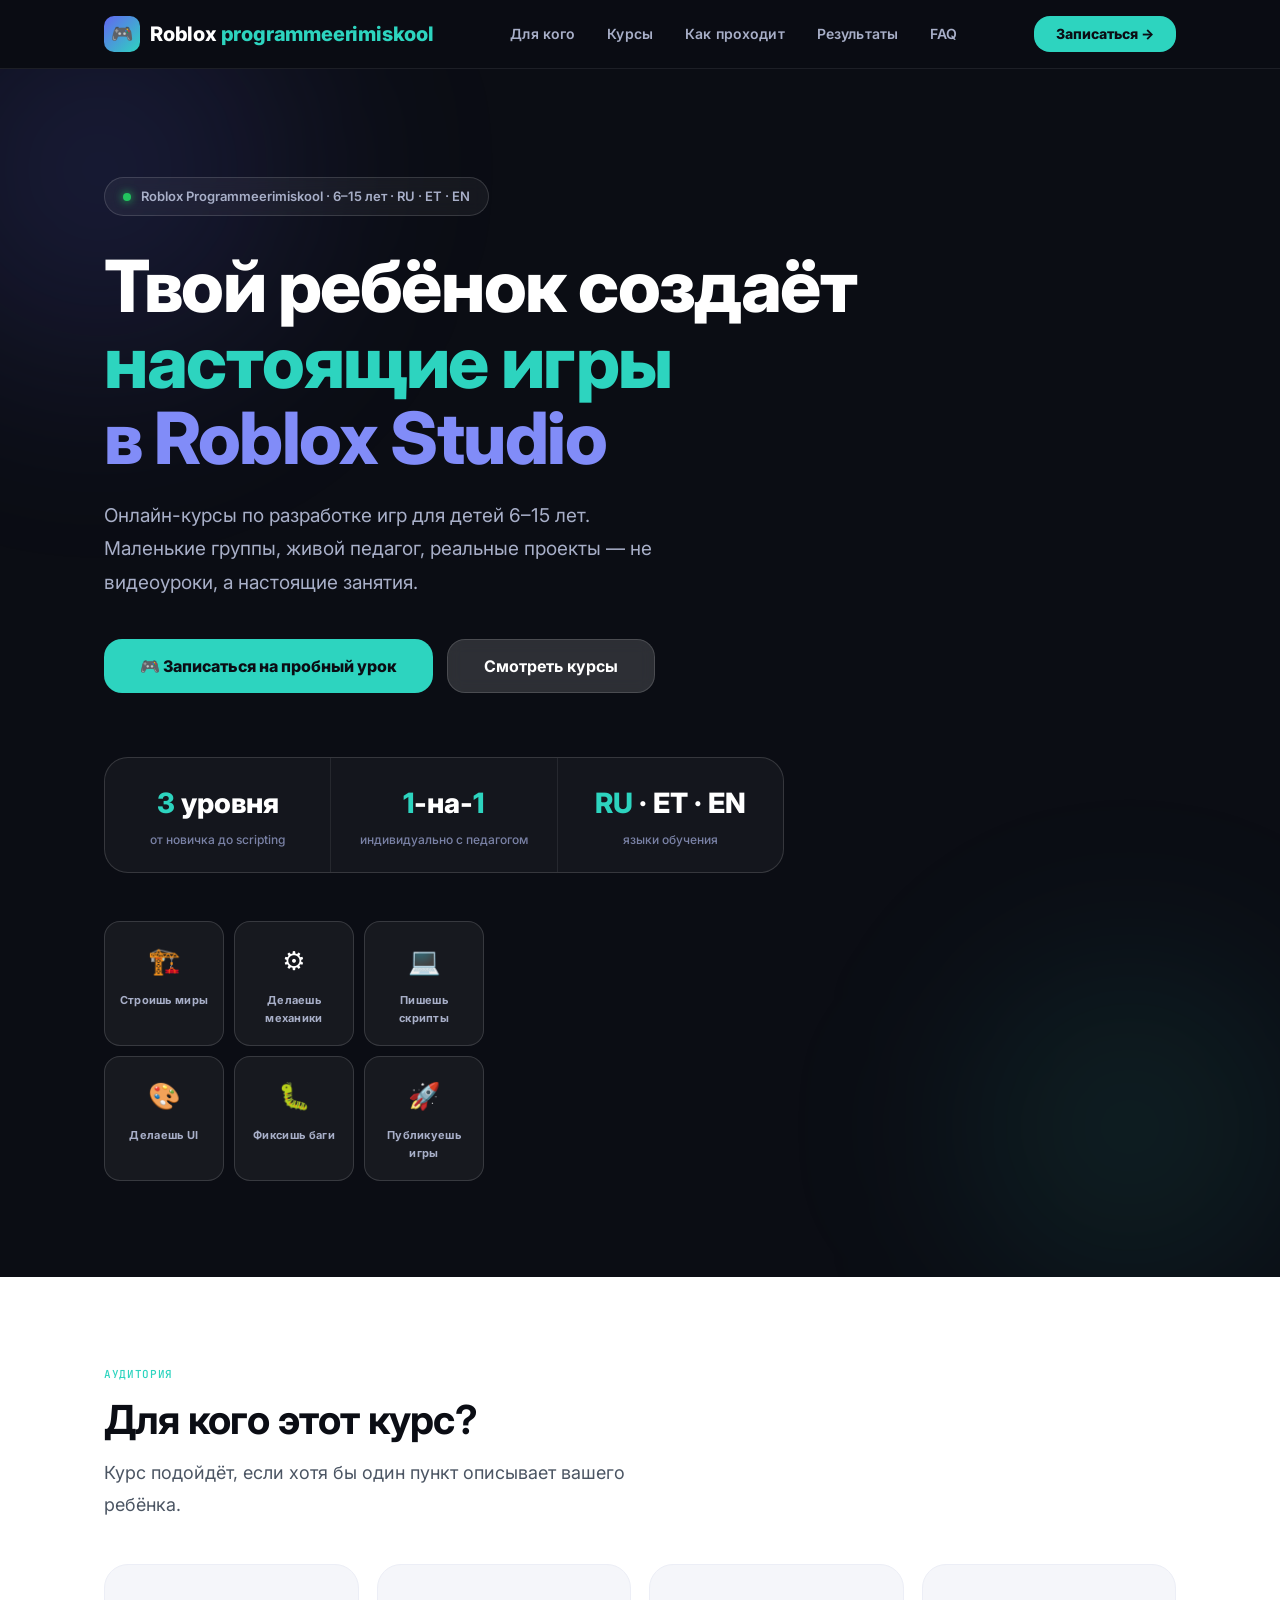
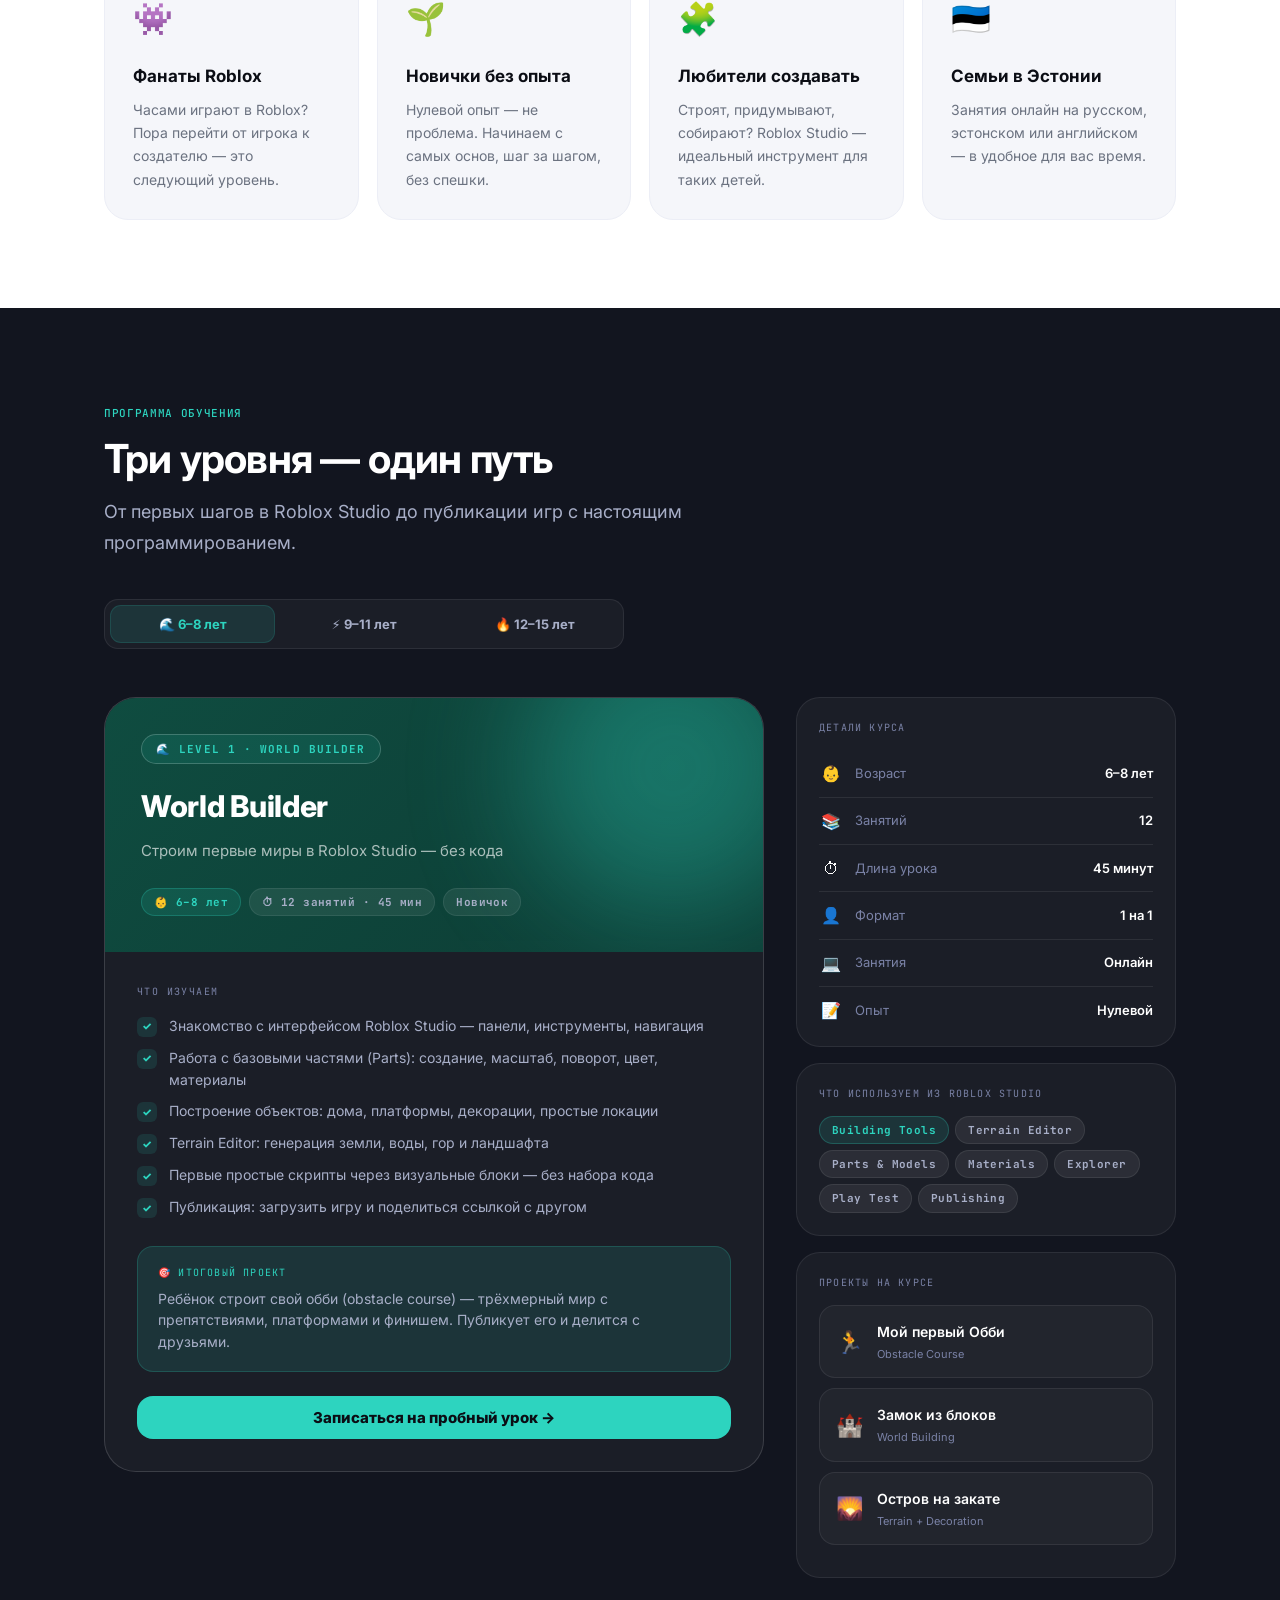
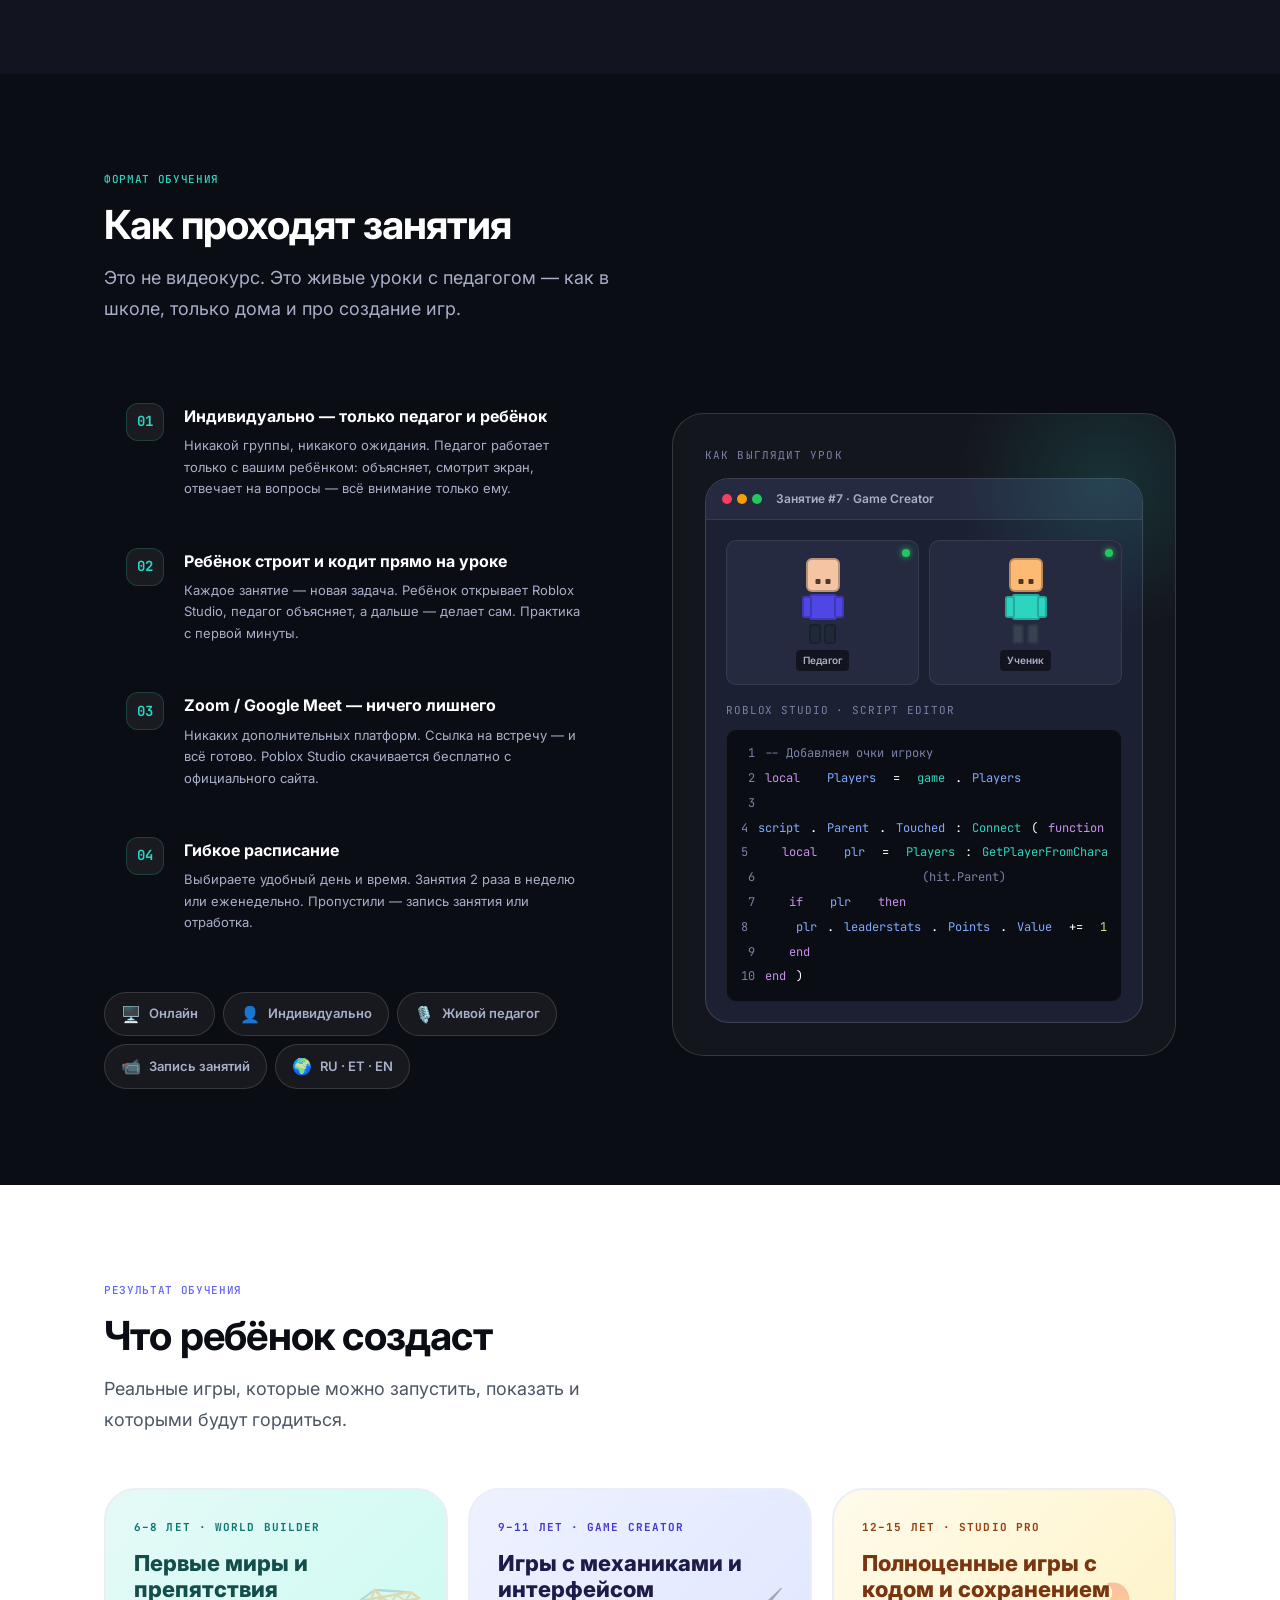
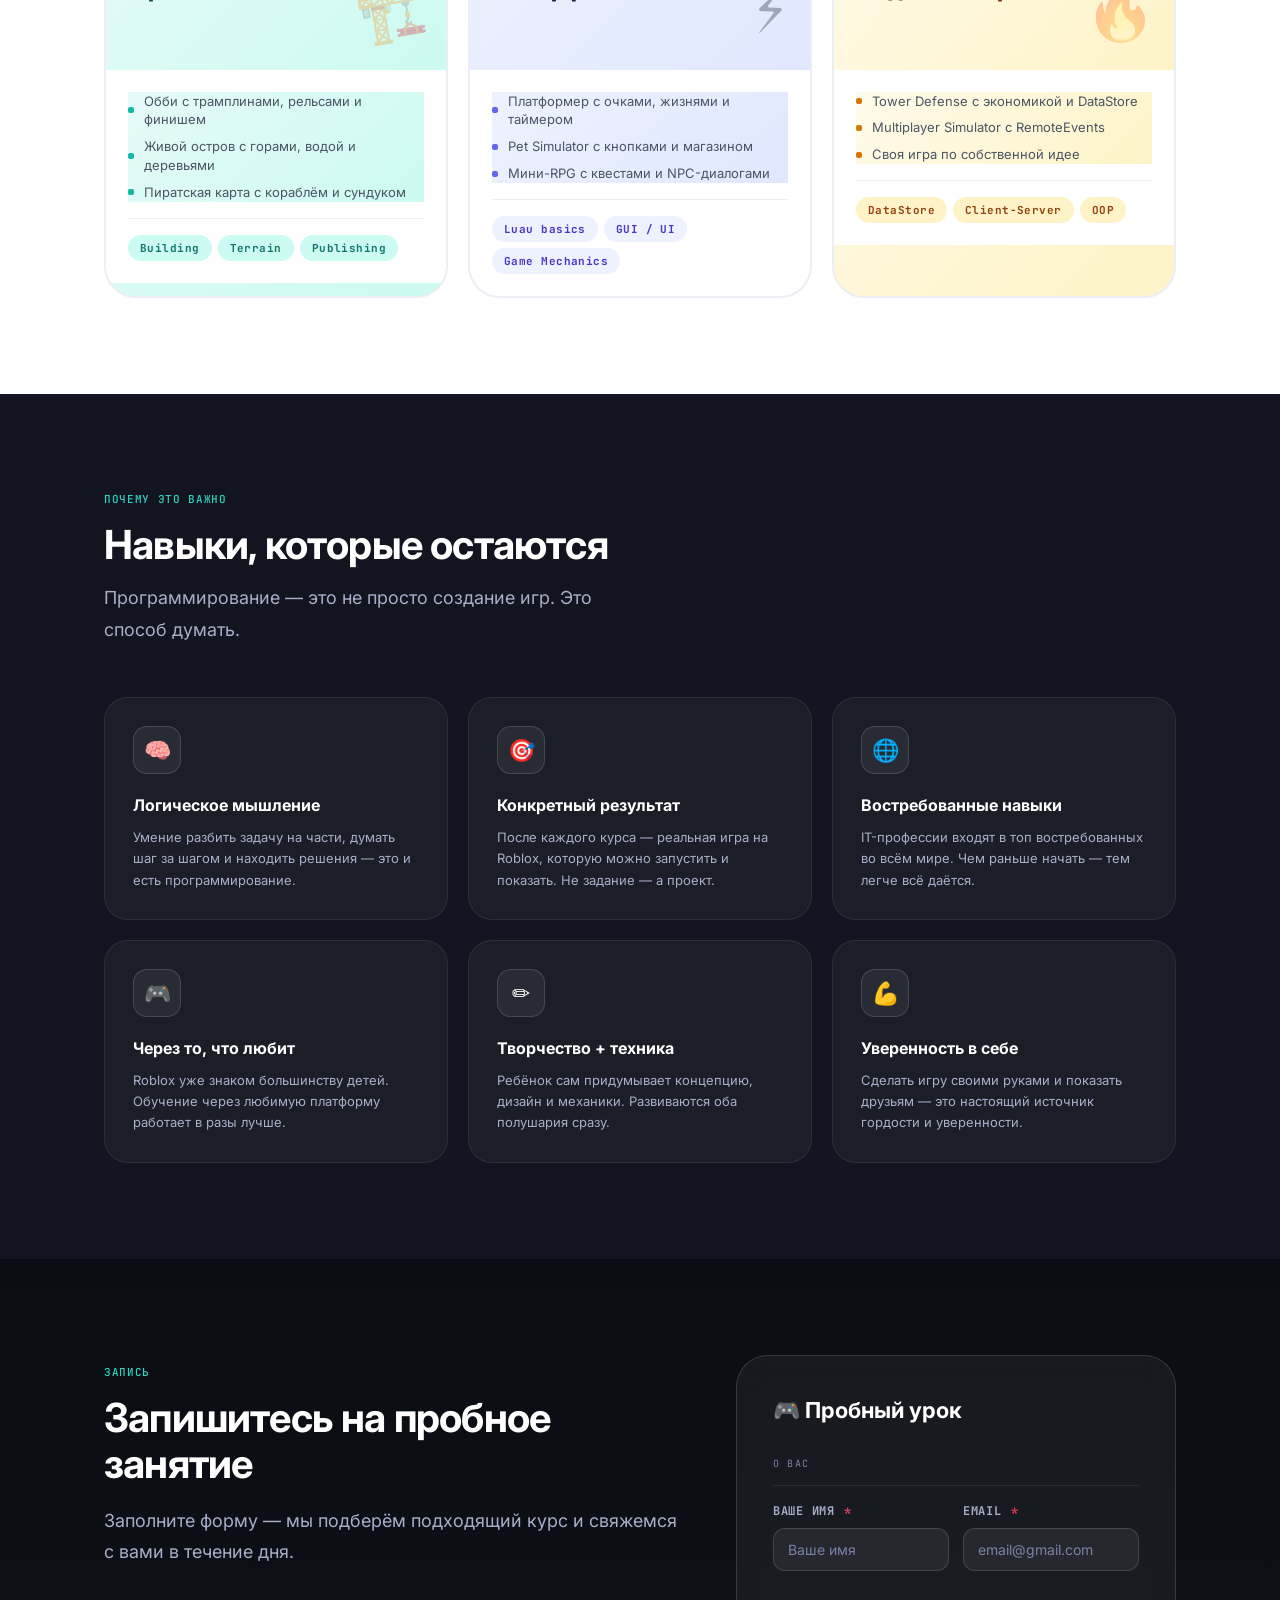
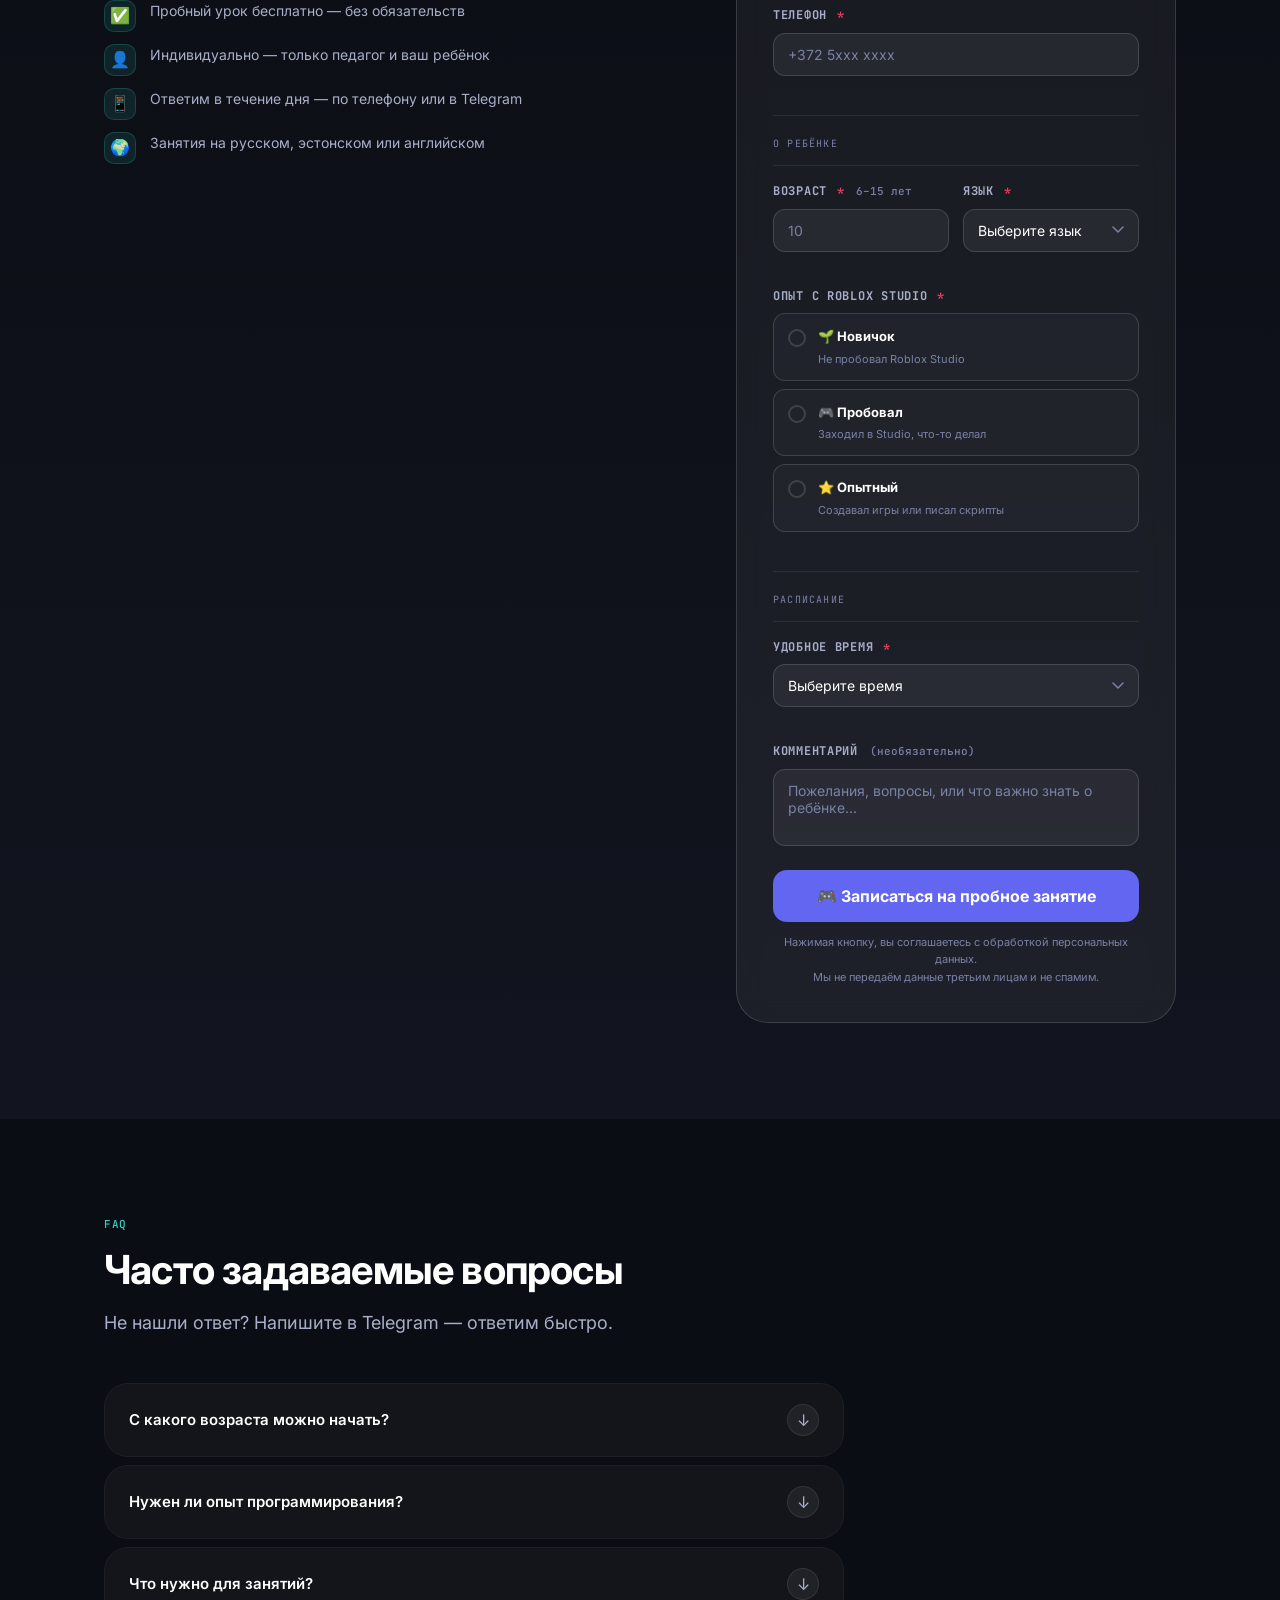
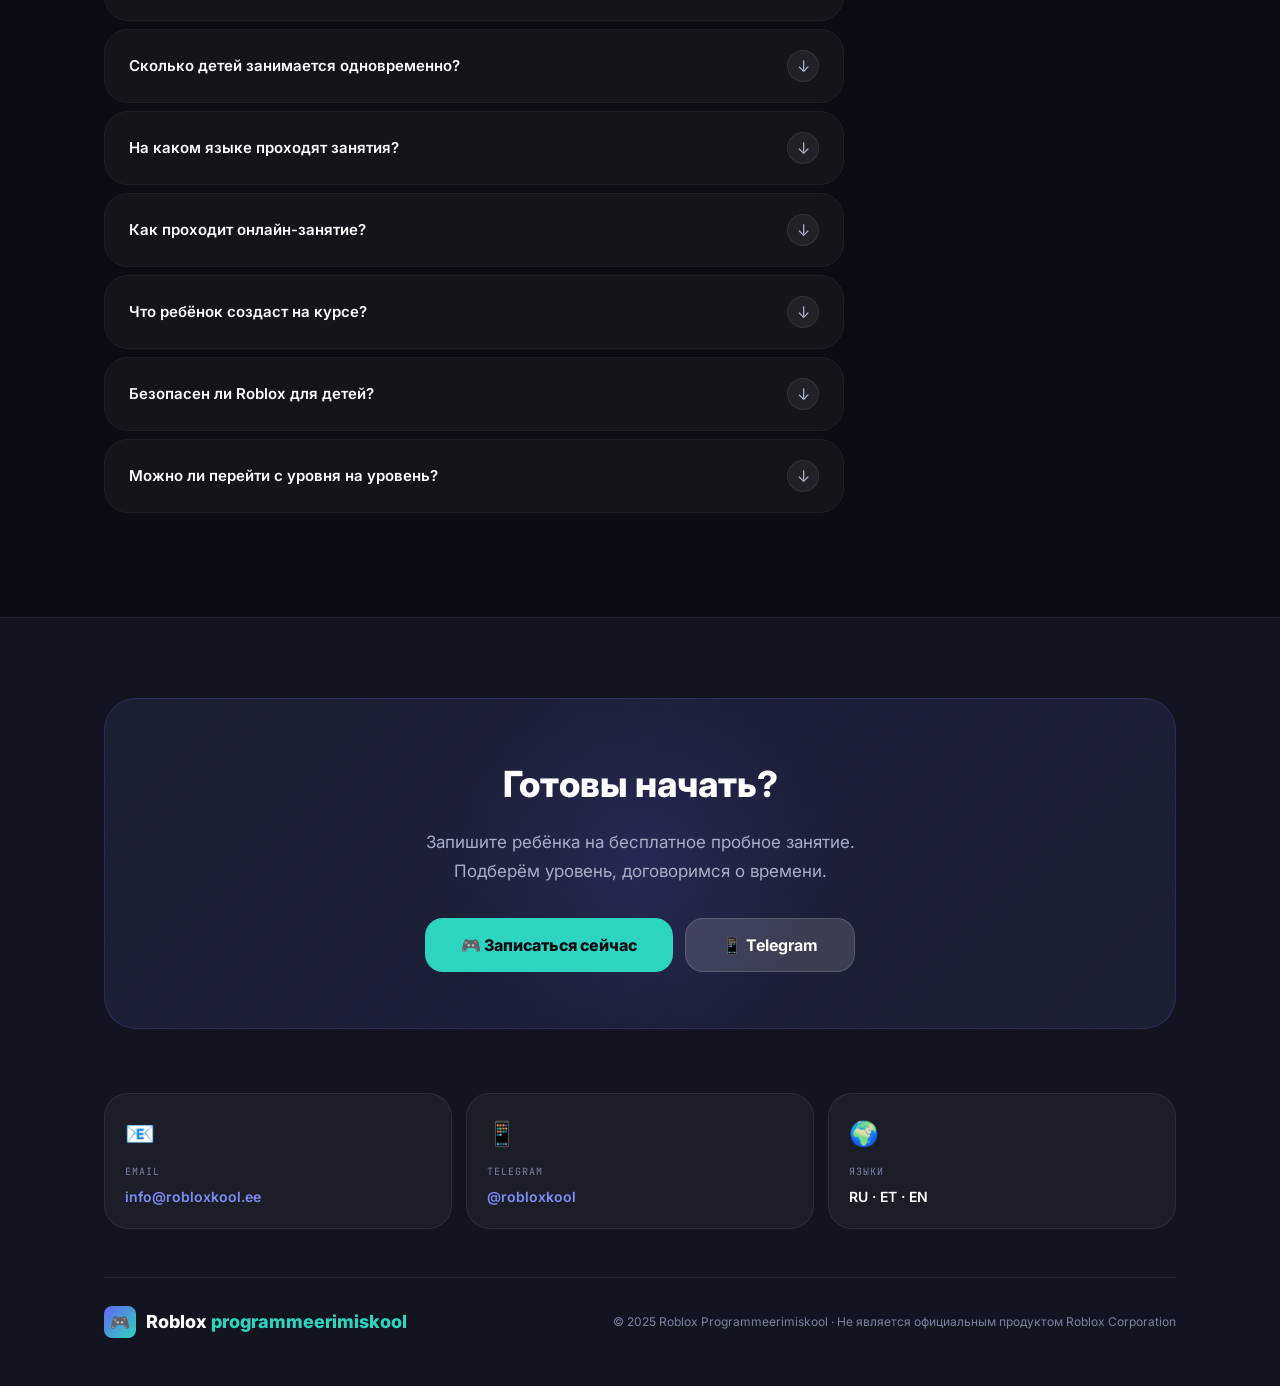
==== index.html @ b09e1ba9 "Rename remixed-f8454fc6.html to index.html" ====
<!DOCTYPE html>
<html lang="ru">
<head>
<meta charset="UTF-8">
<meta name="viewport" content="width=device-width, initial-scale=1.0">
<title>Roblox Programmeerimiskool — Онлайн-школа разработки игр</title>
<meta name="description" content="Индивидуальные онлайн-курсы по созданию игр в Roblox Studio. Дети 6–15 лет учатся программировать, строить миры и публиковать свои игры. RU · ET · EN">
<meta property="og:title" content="Roblox Programeerimise Kool">
<meta property="og:description" content="Дети создают игры в Roblox Studio — с нуля до публикации. Индивидуально.">
<meta property="og:type" content="website">
<link rel="preconnect" href="https://fonts.googleapis.com">
<link rel="preconnect" href="https://fonts.gstatic.com" crossorigin>
<link href="https://fonts.googleapis.com/css2?family=Inter:wght@400;500;600;700;800&family=JetBrains+Mono:wght@400;500&display=swap" rel="stylesheet">
<style>
/* ═══ ROBLOX BLOCK CHARACTERS ══════════════════════════ */
.rb-char {
  display: flex; flex-direction: column; align-items: center;
  gap: 2px; flex-shrink: 0;
}
.rb-head {
  width: 34px; height: 34px; border-radius: 6px;
  border: 2px solid rgba(0,0,0,.25);
  position: relative; overflow: hidden;
}
.rb-head-face {
  position: absolute; bottom: 6px; left: 50%; transform: translateX(-50%);
  display: flex; gap: 5px;
}
.rb-eye {
  width: 5px; height: 5px; border-radius: 1px; background: rgba(0,0,0,.7);
}
.rb-torso {
  width: 28px; height: 26px; border-radius: 3px;
  border: 2px solid rgba(0,0,0,.2);
}
.rb-arms {
  position: relative; width: 42px; height: 26px;
  display: flex; align-items: center; justify-content: space-between;
  margin-top: -28px; pointer-events: none;
}
.rb-arm {
  width: 10px; height: 22px; border-radius: 3px;
  border: 2px solid rgba(0,0,0,.2);
}
.rb-legs-wrap {
  display: flex; gap: 3px; margin-top: 2px;
}
.rb-leg {
  width: 12px; height: 20px; border-radius: 3px;
  border: 2px solid rgba(0,0,0,.2);
}
/* Teacher colors */
.rb-teacher .rb-head   { background: #F5C5A3; }
.rb-teacher .rb-torso  { background: #4F46E5; }
.rb-teacher .rb-arm    { background: #4F46E5; }
.rb-teacher .rb-leg:first-child { background: #1F2937; }
.rb-teacher .rb-leg:last-child  { background: #1F2937; }
/* Student colors */
.rb-student .rb-head   { background: #FDBA74; }
.rb-student .rb-torso  { background: #2DD4BF; }
.rb-student .rb-arm    { background: #2DD4BF; }
.rb-student .rb-leg:first-child { background: #374151; }
.rb-student .rb-leg:last-child  { background: #374151; }
/* ═══════════════════════════════════════════════════════
   TOKENS & RESET
═══════════════════════════════════════════════════════ */
*, *::before, *::after { box-sizing: border-box; margin: 0; padding: 0; }
:root {
  --ink:      #0B0D14;
  --ink2:     #12151F;
  --ink3:     #1C2033;
  --ink4:     #252A40;
  --slate:    #3D4462;
  --muted:    #7A82A6;
  --muted2:   #A8AFC8;
  --border:   rgba(255,255,255,.08);
  --border2:  rgba(255,255,255,.14);
  --white:    #FFFFFF;
  --off:      #F5F6FA;
  --off2:     #ECEEF6;

  /* Brand accents */
  --indigo:   #6366F1;
  --indigo2:  #818CF8;
  --indigo3:  #EEF2FF;
  --teal:     #2DD4BF;
  --teal2:    #CCFBF1;
  --amber:    #F59E0B;
  --amber2:   #FEF3C7;
  --rose:     #F43F5E;
  --green:    #22C55E;
  --green2:   #DCFCE7;

  /* Level colors */
  --lv1:      #2DD4BF;
  --lv1bg:    rgba(45,212,191,.12);
  --lv2:      #6366F1;
  --lv2bg:    rgba(99,102,241,.12);
  --lv3:      #F59E0B;
  --lv3bg:    rgba(245,158,11,.12);

  --font-d:   'Inter', system-ui, sans-serif;
  --font-b:   'Inter', system-ui, sans-serif;
  --font-m:   'JetBrains Mono', monospace;

  --radius-sm: 8px;
  --radius:    16px;
  --radius-lg: 24px;
  --radius-xl: 32px;
}
html { scroll-behavior: smooth; }
body {
  font-family: var(--font-b);
  color: var(--white);
  background: var(--ink);
  font-size: 16px;
  line-height: 1.65;
  -webkit-font-smoothing: antialiased;
  overflow-x: hidden;
}
a { color: inherit; text-decoration: none; }
img { max-width: 100%; display: block; }
button { font-family: inherit; }
h1,h2,h3,h4,h5 { font-family: var(--font-d); line-height: 1.15; }

/* ═══ LAYOUT ══════════════════════════════════════════ */
.wrap { max-width: 1120px; margin: 0 auto; padding: 0 24px; }
.center { text-align: center; }

/* ═══ TYPOGRAPHY SYSTEM ═══════════════════════════════ */
.label {
  font-family: var(--font-m); font-size: 11px; font-weight: 500;
  letter-spacing: .06em; text-transform: uppercase;
  color: var(--teal); margin-bottom: 14px; display: block;
}

.title-xl  { font-size: clamp(34px, 4.5vw, 58px); font-weight: 800; letter-spacing: -.02em; }
.title-lg  { font-size: clamp(26px, 3.2vw, 40px); font-weight: 700; letter-spacing: -.02em; }
.title-md  { font-size: clamp(20px, 2.2vw, 28px); font-weight: 700; letter-spacing: -.01em; }
.body-lg   { font-size: 18px; color: var(--muted2); line-height: 1.75; }
.body-md   { font-size: 15px; color: var(--muted2); line-height: 1.7; }
.body-sm   { font-size: 13px; color: var(--muted); line-height: 1.65; }

/* Dark-to-light section body text */
.light-section .body-lg  { color: var(--slate); }
.light-section .body-md  { color: var(--slate); }
.light-section .body-sm  { color: var(--muted); }
.light-section .label    { color: var(--indigo); }

/* ═══ BUTTONS ════════════════════════════════════════ */
.btn {
  display: inline-flex; align-items: center; justify-content: center; gap: 8px;
  border: none; border-radius: var(--radius); font-family: var(--font-b);
  font-weight: 700; cursor: pointer; transition: all .18s ease; line-height: 1;
}
.btn-xl  { font-size: 16px; padding: 18px 36px; border-radius: 18px; }
.btn-lg  { font-size: 15px; padding: 14px 28px; }
.btn-md  { font-size: 14px; padding: 11px 22px; }
.btn-sm  { font-size: 13px; padding: 8px 18px; border-radius: 10px; }
.btn-full { width: 100%; }

.btn-primary {
  background: var(--indigo);
  color: #fff;
  box-shadow: 0 0 0 0 rgba(99,102,241,.4);
}
.btn-primary:hover {
  background: var(--indigo2);
  transform: translateY(-2px);
  box-shadow: 0 8px 32px rgba(99,102,241,.35);
}
.btn-teal {
  background: var(--teal);
  color: var(--ink);
  font-weight: 800;
}
.btn-teal:hover {
  background: #5eead4;
  transform: translateY(-2px);
  box-shadow: 0 8px 28px rgba(45,212,191,.3);
}
.btn-amber {
  background: var(--amber);
  color: var(--ink);
  font-weight: 800;
}
.btn-amber:hover {
  background: #fbbf24;
  transform: translateY(-2px);
  box-shadow: 0 8px 28px rgba(245,158,11,.35);
}
.btn-ghost {
  background: var(--border2);
  color: var(--white);
  border: 1px solid var(--border2);
  backdrop-filter: blur(8px);
}
.btn-ghost:hover { background: rgba(255,255,255,.14); transform: translateY(-1px); }
.btn-dark { background: var(--ink2); color: var(--white); border: 1.5px solid var(--border2); }
.btn-dark:hover { background: var(--ink3); transform: translateY(-1px); }
.btn-outline-indigo {
  background: transparent; color: var(--indigo);
  border: 2px solid var(--indigo); border-radius: var(--radius);
}
.btn-outline-indigo:hover { background: var(--indigo3); }
.btn-light-primary {
  background: var(--indigo); color: var(--white); font-weight: 700;
}
.btn-light-primary:hover { background: #4F46E5; transform: translateY(-2px); box-shadow: 0 8px 24px rgba(99,102,241,.25); }

/* ═══ TAGS / BADGES ══════════════════════════════════ */
.badge {
  display: inline-flex; align-items: center; gap: 5px;
  padding: 4px 12px; border-radius: 100px;
  font-size: 11px; font-weight: 700; letter-spacing: .04em;
  font-family: var(--font-m);
}
.badge-teal   { background: var(--lv1bg); color: var(--lv1); border: 1px solid rgba(45,212,191,.25); }
.badge-indigo { background: var(--lv2bg); color: var(--lv2); border: 1px solid rgba(99,102,241,.25); }
.badge-amber  { background: var(--lv3bg); color: var(--lv3); border: 1px solid rgba(245,158,11,.25); }
.badge-gray   { background: rgba(255,255,255,.07); color: var(--muted2); border: 1px solid var(--border); }
.badge-green  { background: rgba(34,197,94,.1); color: var(--green); border: 1px solid rgba(34,197,94,.2); }
.badge-white  { background: rgba(255,255,255,.1); color: var(--white); border: 1px solid var(--border2); }

/* Light section badges */
.badge-teal-light   { background: #CCFBF1; color: #0F766E; }
.badge-indigo-light { background: #EEF2FF; color: #4338CA; }
.badge-amber-light  { background: #FEF3C7; color: #92400E; }

/* ═══ GRID ═══════════════════════════════════════════ */
.g2 { display: grid; grid-template-columns: repeat(auto-fit, minmax(260px, 1fr)); gap: 20px; }
.g3 { display: grid; grid-template-columns: repeat(auto-fit, minmax(300px, 1fr)); gap: 22px; }
.g4 { display: grid; grid-template-columns: repeat(auto-fit, minmax(220px, 1fr)); gap: 18px; }

/* ═══ DECORATIVE ATOMS ═══════════════════════════════ */
.pixel-block {
  border-radius: 6px;
  display: inline-block;
}

/* Grid background pattern */
.grid-bg {
  background-image:
    linear-gradient(rgba(255,255,255,.03) 1px, transparent 1px),
    linear-gradient(90deg, rgba(255,255,255,.03) 1px, transparent 1px);
  background-size: 48px 48px;
}

/* Glow blobs */
.glow { position: absolute; border-radius: 50%; filter: blur(80px); pointer-events: none; }

/* ═══════════════════════════════════════════════════════
   NAVIGATION
═══════════════════════════════════════════════════════ */
#nav {
  position: sticky; top: 0; z-index: 200;
  background: rgba(11,13,20,.88);
  backdrop-filter: blur(16px);
  border-bottom: 1px solid var(--border);
}
.nav-in {
  max-width: 1120px; margin: 0 auto; padding: 0 24px;
  display: flex; align-items: center; justify-content: space-between; height: 68px;
}
.logo {
  font-family: var(--font-d); font-size: 20px; font-weight: 800;
  color: var(--white); display: flex; align-items: center; gap: 10px;
  letter-spacing: -.01em;
}
.logo-icon {
  width: 36px; height: 36px; background: linear-gradient(135deg, var(--indigo), var(--teal));
  border-radius: 10px; display: flex; align-items: center; justify-content: center;
  font-size: 18px;
}
.logo em { font-style: normal; color: var(--teal); }
.nav-links { display: flex; gap: 32px; }
.nav-links a {
  font-size: 14px; font-weight: 600; color: var(--muted2);
  transition: color .15s; letter-spacing: .01em;
}
.nav-links a:hover { color: var(--white); }
.nav-mob-btn {
  display: none; background: none; border: none;
  color: var(--white); cursor: pointer; padding: 4px; font-size: 24px;
}
#mob-menu {
  display: none; flex-direction: column;
  background: var(--ink2); border-top: 1px solid var(--border);
  padding: 16px 24px 24px;
}
#mob-menu a {
  display: block; padding: 13px 0;
  font-size: 16px; font-weight: 600; color: var(--muted2);
  border-bottom: 1px solid var(--border);
}
#mob-menu .btn { margin-top: 18px; }

/* ═══════════════════════════════════════════════════════
   HERO
═══════════════════════════════════════════════════════ */
#hero {
  position: relative; overflow: hidden;
  padding: 108px 0 96px;
  background: var(--ink);
}
.hero-glow-1 {
  width: 600px; height: 600px;
  background: radial-gradient(circle, rgba(99,102,241,.2) 0%, transparent 70%);
  top: -200px; left: -200px;
}
.hero-glow-2 {
  width: 500px; height: 500px;
  background: radial-gradient(circle, rgba(45,212,191,.12) 0%, transparent 70%);
  bottom: -100px; right: -100px;
}
.hero-content { position: relative; z-index: 2; }
.hero-badge {
  display: inline-flex; align-items: center; gap: 10px;
  background: rgba(255,255,255,.05); border: 1px solid var(--border2);
  border-radius: 100px; padding: 8px 18px; margin-bottom: 32px;
  backdrop-filter: blur(8px);
}
.hero-dot {
  width: 8px; height: 8px; border-radius: 50%; background: var(--green);
  box-shadow: 0 0 8px var(--green);
  animation: pulse 2s ease-in-out infinite;
}
@keyframes pulse { 0%,100%{opacity:1;transform:scale(1)} 50%{opacity:.5;transform:scale(.8)} }
.hero-badge-text { font-size: 13px; font-weight: 600; color: var(--muted2); }
.hero-h1 {
  font-size: clamp(40px, 6vw, 72px); font-weight: 800;
  line-height: 1.05; letter-spacing: -.02em;
  margin-bottom: 24px; max-width: 780px;
}
.hero-h1 .hl-teal { color: var(--teal); }
.hero-h1 .hl-indigo { color: var(--indigo2); }
.hero-p {
  font-size: 19px; color: var(--muted2); max-width: 580px;
  line-height: 1.75; margin-bottom: 40px;
}
.hero-btns { display: flex; gap: 14px; flex-wrap: wrap; margin-bottom: 64px; }
.hero-stats {
  display: flex; gap: 0; align-items: stretch;
  background: rgba(255,255,255,.04); border: 1px solid var(--border2);
  border-radius: var(--radius-lg); overflow: hidden;
  max-width: 680px;
}
.hero-stat {
  flex: 1; padding: 22px 24px; text-align: center;
  border-right: 1px solid var(--border);
}
.hero-stat:last-child { border-right: none; }
.hs-val { font-family: var(--font-d); font-size: 28px; font-weight: 800; color: var(--white); margin-bottom: 4px; }
.hs-val span { color: var(--teal); }
.hs-lab { font-size: 12px; color: var(--muted); font-weight: 500; }

/* Floating game cards */
.hero-cards {
  display: grid; grid-template-columns: repeat(3, 1fr); gap: 10px;
  max-width: 380px; margin-top: 48px;
}
.hero-card {
  background: rgba(255,255,255,.05); border: 1px solid var(--border2);
  border-radius: var(--radius); padding: 18px 12px; text-align: center;
  transition: all .2s; cursor: default;
}
.hero-card:hover {
  background: rgba(99,102,241,.12); border-color: rgba(99,102,241,.35);
  transform: translateY(-3px);
}
.hero-card .ico { font-size: 26px; margin-bottom: 8px; }
.hero-card .lab { font-size: 11px; font-weight: 700; color: var(--muted2); letter-spacing: .03em; }

/* ═══════════════════════════════════════════════════════
   WHO IS THIS FOR (light section)
═══════════════════════════════════════════════════════ */
#for-whom {
  background: var(--white); padding: 88px 0; color: var(--ink);
}
#for-whom .title-lg { color: var(--ink); }
#for-whom .body-lg { color: #4B5563; }
.audience-card {
  background: var(--off); border: 1.5px solid var(--off2);
  border-radius: var(--radius-lg); padding: 28px;
  transition: all .2s;
}
.audience-card:hover { border-color: #C7D2FE; transform: translateY(-2px); box-shadow: 0 8px 32px rgba(99,102,241,.08); }
.ac-ico { font-size: 32px; margin-bottom: 16px; }
.ac-title { font-family: var(--font-d); font-size: 17px; font-weight: 700; color: var(--ink); margin-bottom: 8px; }
.ac-text { font-size: 14px; color: #6B7280; line-height: 1.65; }

/* ═══════════════════════════════════════════════════════
   COURSES (age groups)
═══════════════════════════════════════════════════════ */
#courses { padding: 96px 0; background: var(--ink2); }
.courses-header { margin-bottom: 56px; }
.course-tabs {
  display: flex; gap: 8px; flex-wrap: wrap;
  background: rgba(255,255,255,.04); border: 1px solid var(--border);
  border-radius: 14px; padding: 6px; margin-bottom: 48px;
  max-width: 520px;
}
.course-tab {
  flex: 1; min-width: 130px; padding: 10px 16px; border-radius: 10px;
  font-family: var(--font-b); font-size: 13px; font-weight: 700;
  color: var(--muted2); background: transparent; border: none; cursor: pointer;
  transition: all .18s; text-align: center;
}
.course-tab.active-lv1 { background: var(--lv1bg); color: var(--lv1); box-shadow: 0 0 0 1px rgba(45,212,191,.25); }
.course-tab.active-lv2 { background: var(--lv2bg); color: var(--lv2); box-shadow: 0 0 0 1px rgba(99,102,241,.25); }
.course-tab.active-lv3 { background: var(--lv3bg); color: var(--lv3); box-shadow: 0 0 0 1px rgba(245,158,11,.25); }
.course-tab:hover:not(.active-lv1):not(.active-lv2):not(.active-lv3) { color: var(--white); }

.course-panel { display: none; animation: fadeUp .3s ease; }
.course-panel.active { display: grid; }
@keyframes fadeUp { from{opacity:0;transform:translateY(10px)} to{opacity:1;transform:none} }

/* Course card */
.cc-wrap {
  display: grid; grid-template-columns: 1fr 380px; gap: 32px; align-items: start;
}
.cc-main {
  background: rgba(255,255,255,.04); border: 1px solid var(--border2);
  border-radius: var(--radius-xl); overflow: hidden;
}
.cc-header {
  padding: 36px; position: relative; overflow: hidden;
}
.cc-header-lv1 { background: linear-gradient(135deg, #0F4C40 0%, #0D3D35 100%); }
.cc-header-lv2 { background: linear-gradient(135deg, #1e1b4b 0%, #2d2669 100%); }
.cc-header-lv3 { background: linear-gradient(135deg, #2d1b00 0%, #44290a 100%); }
.cc-header-glow {
  position: absolute; width: 300px; height: 300px; border-radius: 50%;
  filter: blur(60px); opacity: .35; right: -60px; top: -80px;
}
.cc-lv1 .cc-header-glow { background: var(--teal); }
.cc-lv2 .cc-header-glow { background: var(--indigo); }
.cc-lv3 .cc-header-glow { background: var(--amber); }
.cc-header-content { position: relative; z-index: 2; }
.cc-level-badge {
  display: inline-flex; align-items: center; gap: 8px;
  border: 1px solid rgba(255,255,255,.2); border-radius: 100px;
  padding: 5px 14px; margin-bottom: 18px; font-size: 11px; font-weight: 700;
  font-family: var(--font-m); letter-spacing: .1em;
}
.cc-lv1 .cc-level-badge { color: var(--teal); background: rgba(45,212,191,.1); }
.cc-lv2 .cc-level-badge { color: var(--indigo2); background: rgba(99,102,241,.15); }
.cc-lv3 .cc-level-badge { color: var(--amber); background: rgba(245,158,11,.12); }
.cc-title { font-family: var(--font-d); font-size: 30px; font-weight: 800; color: #fff; margin-bottom: 8px; letter-spacing: -.01em; }
.cc-subtitle { font-size: 15px; color: rgba(255,255,255,.65); margin-bottom: 24px; }
.cc-meta { display: flex; flex-wrap: wrap; gap: 8px; }

.cc-body { padding: 32px; }
.cc-section-title {
  font-family: var(--font-m); font-size: 10px; letter-spacing: .14em;
  text-transform: uppercase; color: var(--muted); margin-bottom: 14px;
}
.cc-topics { list-style: none; display: flex; flex-direction: column; gap: 10px; margin-bottom: 28px; }
.cc-topics li {
  display: flex; align-items: flex-start; gap: 12px;
  font-size: 14px; color: var(--muted2); line-height: 1.55;
}
.cc-check {
  width: 20px; height: 20px; border-radius: 6px; flex-shrink: 0;
  display: flex; align-items: center; justify-content: center; margin-top: 2px;
  font-size: 11px; font-weight: 800;
}
.cc-lv1 .cc-check { background: var(--lv1bg); color: var(--lv1); }
.cc-lv2 .cc-check { background: var(--lv2bg); color: var(--lv2); }
.cc-lv3 .cc-check { background: var(--lv3bg); color: var(--lv3); }

.cc-result {
  border-radius: var(--radius); padding: 18px 20px; margin-bottom: 24px;
}
.cc-lv1 .cc-result { background: var(--lv1bg); border: 1px solid rgba(45,212,191,.2); }
.cc-lv2 .cc-result { background: var(--lv2bg); border: 1px solid rgba(99,102,241,.2); }
.cc-lv3 .cc-result { background: var(--lv3bg); border: 1px solid rgba(245,158,11,.2); }
.cc-result-label {
  font-family: var(--font-m); font-size: 10px; letter-spacing: .12em; text-transform: uppercase;
  margin-bottom: 6px;
}
.cc-lv1 .cc-result-label { color: var(--lv1); }
.cc-lv2 .cc-result-label { color: var(--lv2); }
.cc-lv3 .cc-result-label { color: var(--lv3); }
.cc-result-text { font-size: 14px; color: var(--muted2); line-height: 1.55; }

/* Sidebar */
.cc-sidebar { display: flex; flex-direction: column; gap: 16px; }
.cc-info-card {
  background: rgba(255,255,255,.04); border: 1px solid var(--border);
  border-radius: var(--radius-lg); padding: 22px;
}
.cc-info-title {
  font-family: var(--font-m); font-size: 10px; letter-spacing: .12em;
  text-transform: uppercase; color: var(--muted); margin-bottom: 14px;
}
.cc-info-item {
  display: flex; align-items: center; gap: 12px;
  padding: 10px 0; border-bottom: 1px solid var(--border); font-size: 13px;
}
.cc-info-item:last-child { border-bottom: none; padding-bottom: 0; }
.cc-info-ico { font-size: 16px; flex-shrink: 0; width: 24px; text-align: center; }
.cc-info-label { color: var(--muted); flex: 1; }
.cc-info-val { color: var(--white); font-weight: 600; text-align: right; }

/* Projects list */
.project-item {
  background: rgba(255,255,255,.03); border: 1px solid var(--border);
  border-radius: var(--radius); padding: 14px 16px; margin-bottom: 10px;
  display: flex; align-items: center; gap: 14px;
}
.proj-ico { font-size: 22px; flex-shrink: 0; }
.proj-name { font-size: 14px; font-weight: 600; color: var(--white); }
.proj-type { font-size: 11px; color: var(--muted); margin-top: 2px; }

/* ═══════════════════════════════════════════════════════
   HOW IT WORKS (ONLINE)
═══════════════════════════════════════════════════════ */
#how { padding: 96px 0; background: var(--ink); }
.how-grid {
  display: grid; grid-template-columns: 1fr 1fr; gap: 64px; align-items: center;
}
.how-steps { display: flex; flex-direction: column; gap: 4px; }
.how-step {
  display: flex; gap: 20px; align-items: flex-start;
  padding: 22px; border-radius: var(--radius-lg);
  cursor: default; transition: background .2s;
}
.how-step:hover { background: rgba(255,255,255,.04); }
.step-num {
  width: 38px; height: 38px; border-radius: 12px; flex-shrink: 0;
  display: flex; align-items: center; justify-content: center;
  font-family: var(--font-m); font-size: 14px; font-weight: 700;
  background: rgba(255,255,255,.06); color: var(--teal);
  border: 1px solid rgba(45,212,191,.2);
}
.step-title { font-family: var(--font-d); font-size: 16px; font-weight: 700; color: var(--white); margin-bottom: 6px; }
.step-text  { font-size: 13px; color: var(--muted2); line-height: 1.65; }

.how-visual {
  background: rgba(255,255,255,.04); border: 1px solid var(--border2);
  border-radius: var(--radius-xl); padding: 32px; position: relative; overflow: hidden;
}
.how-visual-glow {
  position: absolute; width: 300px; height: 300px; border-radius: 50%;
  background: radial-gradient(circle, rgba(45,212,191,.15) 0%, transparent 70%);
  top: -80px; right: -80px; pointer-events: none;
}
.lesson-preview {
  background: var(--ink3); border-radius: var(--radius-lg); overflow: hidden;
  border: 1px solid var(--border2);
}
.lesson-bar {
  background: var(--ink4); padding: 10px 16px; display: flex; align-items: center; gap: 10px;
  border-bottom: 1px solid var(--border);
}
.lbar-dots { display: flex; gap: 5px; }
.lbar-dot { width: 10px; height: 10px; border-radius: 50%; }
.lbar-dot:nth-child(1) { background: var(--rose); }
.lbar-dot:nth-child(2) { background: var(--amber); }
.lbar-dot:nth-child(3) { background: var(--green); }
.lbar-title { font-size: 12px; color: var(--muted2); font-weight: 600; margin-left: 4px; }
.lesson-content { padding: 20px; }
.lesson-cam-grid {
  display: grid; grid-template-columns: 1fr 1fr; gap: 10px; margin-bottom: 16px;
}
.lesson-cam {
  background: var(--ink4); border-radius: 10px; aspect-ratio: 4/3;
  display: flex; align-items: center; justify-content: center;
  position: relative; overflow: hidden;
  border: 1px solid var(--border);
}
.cam-label {
  position: absolute; bottom: 6px; left: 8px;
  font-size: 10px; color: var(--muted2); font-weight: 600;
  background: rgba(0,0,0,.5); padding: 2px 7px; border-radius: 4px;
}
.cam-live {
  position: absolute; top: 6px; right: 6px;
  width: 8px; height: 8px; border-radius: 50%; background: var(--green);
  box-shadow: 0 0 6px var(--green); animation: pulse 2s infinite;
}
.lesson-code {
  background: var(--ink); border-radius: 10px; padding: 14px;
  border: 1px solid var(--border); font-family: var(--font-m); font-size: 12px;
  overflow: hidden;
}
.lc-line {
  display: flex; gap: 10px; margin-bottom: 5px;
  white-space: nowrap; overflow: hidden;
}
.lc-line:last-child { margin-bottom: 0; }
.lc-num { color: var(--muted); width: 14px; text-align: right; user-select: none; }
.lc-kw { color: #c792ea; }
.lc-var { color: #82aaff; }
.lc-str { color: #c3e88d; }
.lc-fn  { color: var(--teal); }
.lc-cm  { color: var(--muted); }

/* Format pills */
.format-pills { display: flex; flex-wrap: wrap; gap: 8px; margin-top: 32px; }
.format-pill {
  display: flex; align-items: center; gap: 8px;
  background: rgba(255,255,255,.05); border: 1px solid var(--border2);
  border-radius: 100px; padding: 8px 16px;
  font-size: 13px; font-weight: 600; color: var(--muted2);
}
.format-pill .fp-ico { font-size: 16px; }

/* ═══════════════════════════════════════════════════════
   RESULTS SECTION
═══════════════════════════════════════════════════════ */
#results {
  padding: 96px 0;
  background: var(--white); color: var(--ink);
}
#results .title-lg { color: var(--ink); }
#results .body-lg  { color: #4B5563; }
.results-grid {
  display: grid; grid-template-columns: repeat(3, 1fr); gap: 20px; margin-top: 52px;
}
.result-card {
  border-radius: var(--radius-xl); overflow: hidden;
  border: 2px solid var(--off2); transition: all .22s;
}
.result-card:hover { transform: translateY(-4px); box-shadow: 0 16px 48px rgba(0,0,0,.1); border-color: #C7D2FE; }
.rc-header {
  padding: 28px; display: flex; flex-direction: column; gap: 14px;
  min-height: 180px; position: relative; overflow: hidden;
}
.rc-lv1 { background: linear-gradient(135deg, #E6FAF8 0%, #CCFBF1 100%); }
.rc-lv2 { background: linear-gradient(135deg, #EEF2FF 0%, #E0E7FF 100%); }
.rc-lv3 { background: linear-gradient(135deg, #FFFBEB 0%, #FEF3C7 100%); }
.rc-age {
  font-family: var(--font-m); font-size: 11px; font-weight: 700;
  letter-spacing: .1em; text-transform: uppercase;
}
.rc-lv1 .rc-age { color: #0F766E; }
.rc-lv2 .rc-age { color: #4338CA; }
.rc-lv3 .rc-age { color: #92400E; }
.rc-title { font-family: var(--font-d); font-size: 22px; font-weight: 800; line-height: 1.2; }
.rc-lv1 .rc-title { color: #134E4A; }
.rc-lv2 .rc-title { color: #1E1B4B; }
.rc-lv3 .rc-title { color: #78350F; }
.rc-big-ico {
  position: absolute; right: 20px; bottom: 12px;
  font-size: 56px; opacity: .3; transform: rotate(-10deg);
}
.rc-body { padding: 22px; background: var(--white); }
.rc-projects { list-style: none; display: flex; flex-direction: column; gap: 8px; }
.rc-project {
  display: flex; align-items: center; gap: 10px;
  font-size: 13px; color: #4B5563; line-height: 1.45;
}
.rc-project::before {
  content: ''; width: 6px; height: 6px; border-radius: 2px;
  flex-shrink: 0;
}
.rc-lv1 .rc-project::before { background: #14B8A6; }
.rc-lv2 .rc-project::before { background: #6366F1; }
.rc-lv3 .rc-project::before { background: #D97706; }
.rc-skills {
  display: flex; flex-wrap: wrap; gap: 6px; margin-top: 16px; padding-top: 16px;
  border-top: 1.5px solid var(--off2);
}

/* ═══════════════════════════════════════════════════════
   WHY USEFUL
═══════════════════════════════════════════════════════ */
#why { padding: 96px 0; background: var(--ink2); }
.why-grid {
  display: grid; grid-template-columns: repeat(3, 1fr); gap: 20px; margin-top: 52px;
}
.why-card {
  background: rgba(255,255,255,.04); border: 1px solid var(--border);
  border-radius: var(--radius-lg); padding: 28px;
  transition: all .2s;
}
.why-card:hover { border-color: var(--border2); transform: translateY(-2px); background: rgba(255,255,255,.06); }
.wc-ico {
  width: 48px; height: 48px; border-radius: 14px; background: rgba(255,255,255,.06);
  display: flex; align-items: center; justify-content: center;
  font-size: 22px; margin-bottom: 18px; border: 1px solid var(--border2);
}
.wc-title { font-family: var(--font-d); font-size: 16px; font-weight: 700; color: var(--white); margin-bottom: 8px; }
.wc-text  { font-size: 13px; color: var(--muted2); line-height: 1.65; }

/* ═══════════════════════════════════════════════════════
   ENROLL FORM
═══════════════════════════════════════════════════════ */
#enroll {
  padding: 96px 0;
  background: linear-gradient(180deg, var(--ink) 0%, var(--ink2) 100%);
}
.enroll-wrap {
  display: grid; grid-template-columns: 1fr 440px; gap: 56px; align-items: start;
}
.enroll-left { padding-top: 8px; }
.enroll-title { margin-bottom: 18px; }
.enroll-points { list-style: none; display: flex; flex-direction: column; gap: 12px; margin-top: 32px; }
.enroll-point {
  display: flex; align-items: flex-start; gap: 14px;
  font-size: 14px; color: var(--muted2); line-height: 1.6;
}
.ep-ico {
  width: 32px; height: 32px; border-radius: 10px; flex-shrink: 0;
  display: flex; align-items: center; justify-content: center; font-size: 16px;
  background: rgba(45,212,191,.1); border: 1px solid rgba(45,212,191,.2);
}

/* Form */
.form-card {
  background: rgba(255,255,255,.05); border: 1px solid var(--border2);
  border-radius: var(--radius-xl); padding: 36px;
  backdrop-filter: blur(12px);
}
.form-title { font-family: var(--font-d); font-size: 22px; font-weight: 700; color: var(--white); margin-bottom: 28px; }
.rec-banner {
  display: none; align-items: flex-start; gap: 14px;
  background: var(--lv2bg); border: 1px solid rgba(99,102,241,.25);
  border-radius: var(--radius); padding: 14px 16px; margin-bottom: 22px;
}
.rec-banner.show { display: flex; animation: fadeUp .3s ease; }
.rec-ico  { font-size: 22px; flex-shrink: 0; }
.rec-name { font-size: 13px; font-weight: 700; color: var(--indigo2); margin-bottom: 2px; }
.rec-desc { font-size: 12px; color: var(--muted2); line-height: 1.5; }

.f-sec-label {
  font-family: var(--font-m); font-size: 10px; letter-spacing: .12em;
  text-transform: uppercase; color: var(--muted); padding-bottom: 12px;
  border-bottom: 1px solid var(--border); margin-bottom: 16px;
}
.form-row  { display: grid; grid-template-columns: 1fr 1fr; gap: 14px; }
.form-group { margin-bottom: 16px; }
.form-group label {
  display: block; font-size: 12px; font-weight: 700; color: var(--muted2); margin-bottom: 7px;
  text-transform: uppercase; letter-spacing: .06em; font-family: var(--font-m);
}
.req { color: var(--rose); margin-left: 2px; }
.hint { font-weight: 500; color: var(--muted); font-size: 11px; margin-left: 4px; text-transform: none; letter-spacing: 0; }
.form-ctrl {
  width: 100%; padding: 12px 14px;
  background: rgba(255,255,255,.06); border: 1px solid var(--border2);
  border-radius: 12px; font-size: 14px; font-family: inherit;
  color: var(--white); outline: none; transition: border-color .15s, box-shadow .15s;
  appearance: none; -webkit-appearance: none;
}
.form-ctrl::placeholder { color: var(--muted); }
.form-ctrl:focus { border-color: var(--indigo2); box-shadow: 0 0 0 3px rgba(99,102,241,.15); }
.form-ctrl.err { border-color: var(--rose); }
select.form-ctrl option { background: var(--ink3); color: var(--white); }
select.form-ctrl {
  background-image: url("data:image/svg+xml,%3Csvg xmlns='http://www.w3.org/2000/svg' width='12' height='8' viewBox='0 0 12 8'%3E%3Cpath d='M1 1l5 5 5-5' stroke='%237A82A6' stroke-width='1.5' stroke-linecap='round' stroke-linejoin='round' fill='none'/%3E%3C/svg%3E");
  background-repeat: no-repeat; background-position: right 14px center;
  padding-right: 36px;
}
textarea.form-ctrl { resize: none; }
.field-err { font-size: 11px; color: var(--rose); margin-top: 5px; min-height: 14px; }
.form-divider { border: none; border-top: 1px solid var(--border); margin: 20px 0; }

/* Radio */
.radio-group { display: flex; flex-direction: column; gap: 8px; }
.radio-opt {
  display: flex; align-items: flex-start; gap: 12px;
  padding: 12px 14px; border: 1px solid var(--border2);
  border-radius: 12px; cursor: pointer; transition: all .15s;
  background: rgba(255,255,255,.03);
}
.radio-opt:hover { border-color: rgba(99,102,241,.35); background: rgba(99,102,241,.06); }
.radio-opt.active { border-color: var(--indigo2); background: var(--lv2bg); }
.radio-dot {
  width: 18px; height: 18px; border-radius: 50%; border: 2px solid var(--border2);
  flex-shrink: 0; display: flex; align-items: center; justify-content: center; margin-top: 3px;
}
.radio-opt.active .radio-dot { border-color: var(--indigo2); }
.radio-dot-inner { width: 9px; height: 9px; border-radius: 50%; background: var(--indigo2); display: none; }
.radio-opt.active .radio-dot-inner { display: block; }
.radio-title { font-size: 13px; font-weight: 700; color: var(--white); }
.radio-sub   { font-size: 11px; color: var(--muted); margin-top: 2px; }

.submit-btn {
  width: 100%; background: var(--indigo); color: #fff; border: none;
  padding: 16px; border-radius: 14px; font-family: inherit;
  font-size: 16px; font-weight: 700; cursor: pointer;
  transition: all .18s; display: flex; align-items: center;
  justify-content: center; gap: 9px; margin-top: 8px;
}
.submit-btn:hover { background: var(--indigo2); transform: translateY(-2px); box-shadow: 0 8px 32px rgba(99,102,241,.35); }
.submit-btn:disabled { opacity: .5; cursor: not-allowed; transform: none; box-shadow: none; }
.form-note { text-align: center; font-size: 11px; color: var(--muted); margin-top: 12px; line-height: 1.6; }
.form-err-msg {
  display: none; background: rgba(244,63,94,.1); border: 1px solid rgba(244,63,94,.3);
  border-radius: 10px; padding: 12px 14px; font-size: 13px; color: #fda4af; margin-bottom: 16px;
}
.form-err-msg.show { display: block; }

/* Success */
.success-box { text-align: center; padding: 48px 24px; }
.success-ico   { font-size: 56px; margin-bottom: 18px; }
.success-title { font-family: var(--font-d); font-size: 24px; font-weight: 800; color: var(--white); margin-bottom: 12px; }
.success-sub   { font-size: 15px; color: var(--muted2); max-width: 360px; margin: 0 auto 24px; line-height: 1.7; }
.success-course { background: var(--lv2bg); border: 1px solid rgba(99,102,241,.25); border-radius: 14px; padding: 14px 20px; margin: 0 auto 24px; max-width: 300px; }
.success-course-lab  { font-size: 11px; color: var(--indigo2); font-family: var(--font-m); letter-spacing: .1em; text-transform: uppercase; margin-bottom: 4px; }
.success-course-name { font-family: var(--font-d); font-size: 18px; font-weight: 700; color: var(--white); }
.success-hints { display: flex; flex-direction: column; gap: 6px; align-items: center; font-size: 13px; color: var(--muted2); }

/* ═══════════════════════════════════════════════════════
   FAQ
═══════════════════════════════════════════════════════ */
#faq { padding: 96px 0; background: var(--ink); }
.faq-item {
  border: 1px solid var(--border); border-radius: var(--radius-lg);
  margin-bottom: 8px; overflow: hidden; transition: border-color .2s;
}
.faq-item.open { border-color: rgba(99,102,241,.35); }
.faq-btn {
  width: 100%; background: rgba(255,255,255,.03); border: none; padding: 20px 24px;
  display: flex; justify-content: space-between; align-items: center;
  cursor: pointer; text-align: left; gap: 20px; font-family: inherit;
  transition: background .15s;
}
.faq-btn:hover { background: rgba(255,255,255,.05); }
.faq-q {
  font-family: var(--font-d); font-size: 15px; font-weight: 600; color: var(--white);
}
.faq-arr {
  width: 32px; height: 32px; border-radius: 50%;
  background: rgba(255,255,255,.06); border: 1px solid var(--border);
  display: flex; align-items: center; justify-content: center;
  flex-shrink: 0; font-size: 16px; color: var(--muted2);
  transition: transform .25s, background .2s;
}
.faq-item.open .faq-arr { transform: rotate(180deg); background: var(--lv2bg); color: var(--indigo2); }
.faq-body { max-height: 0; overflow: hidden; transition: max-height .32s ease; }
.faq-item.open .faq-body { max-height: 500px; }
.faq-ans { padding: 0 24px 20px; font-size: 14px; color: var(--muted2); line-height: 1.8; }

/* ═══════════════════════════════════════════════════════
   FOOTER / CTA
═══════════════════════════════════════════════════════ */
#footer {
  background: var(--ink2);
  border-top: 1px solid var(--border);
  padding: 80px 0 48px;
}
.footer-cta {
  background: linear-gradient(135deg, var(--ink3) 0%, rgba(99,102,241,.12) 50%, var(--ink3) 100%);
  border: 1px solid rgba(99,102,241,.2); border-radius: var(--radius-xl);
  padding: 56px 48px; text-align: center; margin-bottom: 64px; position: relative; overflow: hidden;
}
.footer-cta-glow {
  position: absolute; width: 400px; height: 400px; border-radius: 50%;
  background: radial-gradient(circle, rgba(99,102,241,.15) 0%, transparent 70%);
  top: 50%; left: 50%; transform: translate(-50%,-50%); pointer-events: none;
}
.footer-cta-content { position: relative; z-index: 2; }
.footer-cta-title { font-family: var(--font-d); font-size: 36px; font-weight: 800; color: var(--white); margin-bottom: 14px; }
.footer-cta-sub { font-size: 17px; color: var(--muted2); max-width: 480px; margin: 0 auto 32px; line-height: 1.7; }
.footer-cta-btns { display: flex; gap: 12px; justify-content: center; flex-wrap: wrap; }
.footer-grid {
  display: grid; grid-template-columns: repeat(auto-fit, minmax(180px, 1fr)); gap: 14px;
  margin-bottom: 48px;
}
.footer-card {
  background: rgba(255,255,255,.04); border: 1px solid var(--border);
  border-radius: var(--radius-lg); padding: 20px; transition: border-color .2s;
}
.footer-card:hover { border-color: var(--border2); }
.fc-ico   { font-size: 24px; margin-bottom: 10px; }
.fc-label { font-family: var(--font-m); font-size: 10px; letter-spacing: .1em; text-transform: uppercase; color: var(--muted); margin-bottom: 5px; }
.fc-val   { font-size: 14px; font-weight: 600; color: var(--white); }
.fc-val a { color: var(--indigo2); transition: color .15s; }
.fc-val a:hover { color: var(--teal); }
.footer-bottom {
  padding-top: 28px; border-top: 1px solid var(--border);
  display: flex; justify-content: space-between; align-items: center; flex-wrap: wrap; gap: 12px;
}
.footer-logo { font-family: var(--font-d); font-size: 18px; font-weight: 800; display: flex; align-items: center; gap: 10px; }
.footer-logo-icon {
  width: 32px; height: 32px; background: linear-gradient(135deg, var(--indigo), var(--teal));
  border-radius: 8px; display: flex; align-items: center; justify-content: center; font-size: 16px;
}
.footer-logo em { font-style: normal; color: var(--teal); }
.footer-bottom p { font-size: 12px; color: var(--muted); }

/* ═══════════════════════════════════════════════════════
   SPINNER & UTILS
═══════════════════════════════════════════════════════ */
@keyframes spin { to { transform: rotate(360deg); } }
.spin { animation: spin 1s linear infinite; display: inline-block; }

/* ═══════════════════════════════════════════════════════
   RESPONSIVE
═══════════════════════════════════════════════════════ */
@media (max-width: 900px) {
  .cc-wrap    { grid-template-columns: 1fr; }
  .how-grid   { grid-template-columns: 1fr; }
  .results-grid { grid-template-columns: 1fr; }
  .why-grid   { grid-template-columns: 1fr 1fr; }
  .enroll-wrap { grid-template-columns: 1fr; }
  .footer-cta { padding: 40px 28px; }
  .footer-cta-title { font-size: 26px; }
}
@media (max-width: 768px) {
  .nav-links, .nav-cta { display: none; }
  .nav-mob-btn { display: block; }
  .hero-stats { flex-direction: column; max-width: 300px; gap: 0; }
  .hero-stat { border-right: none; border-bottom: 1px solid var(--border); }
  .hero-stat:last-child { border-bottom: none; }
  .hero-cards { max-width: 340px; }
  .why-grid { grid-template-columns: 1fr; }
  .form-row { grid-template-columns: 1fr; }
  .cc-sidebar { display: none; }
  .footer-cta-btns { flex-direction: column; align-items: center; }
}
@media (max-width: 480px) {
  section, #hero { padding: 64px 0; }
  .hero-h1 { font-size: 34px; }
  .course-tabs { flex-direction: column; }
  .course-tab { min-width: 0; }
}
</style>
</head>
<body>

<!-- ══════════════ NAVIGATION ══════════════ -->
<div id="nav">
  <div class="nav-in">
    <a href="#" class="logo">
      <div class="logo-icon">🎮</div>
      <span>Roblox <em>programmeerimiskool</em></span>
    </a>
    <nav class="nav-links">
      <a href="#for-whom">Для кого</a>
      <a href="#courses">Курсы</a>
      <a href="#how">Как проходит</a>
      <a href="#results">Результаты</a>
      <a href="#faq">FAQ</a>
    </nav>
    <button class="btn btn-md btn-teal nav-cta" onclick="goForm()">Записаться →</button>
    <button class="nav-mob-btn" onclick="toggleNav()" id="mob-toggle">☰</button>
  </div>
  <div id="mob-menu">
    <a href="#for-whom"  onclick="closeMob()">Для кого</a>
    <a href="#courses"   onclick="closeMob()">Курсы</a>
    <a href="#how"       onclick="closeMob()">Как проходит</a>
    <a href="#results"   onclick="closeMob()">Результаты</a>
    <a href="#faq"       onclick="closeMob()">FAQ</a>
    <button class="btn btn-xl btn-teal btn-full" onclick="goForm();closeMob()">🎮 Записаться на пробное занятие</button>
  </div>
</div>

<!-- ══════════════ HERO ══════════════ -->
<section id="hero" class="grid-bg">
  <div class="glow hero-glow-1"></div>
  <div class="glow hero-glow-2"></div>
  <div class="wrap hero-content">
    <div class="hero-badge">
      <div class="hero-dot"></div>
      <span class="hero-badge-text">Roblox Programmeerimiskool · 6–15 лет · RU&nbsp;·&nbsp;ET&nbsp;·&nbsp;EN</span>
    </div>
    <h1 class="hero-h1">
      Твой ребёнок создаёт<br>
      <span class="hl-teal">настоящие игры</span><br>
      <span class="hl-indigo">в Roblox Studio</span>
    </h1>
    <p class="hero-p">
      Онлайн-курсы по разработке игр для детей 6–15 лет.
      Маленькие группы, живой педагог, реальные проекты —
      не видеоуроки, а настоящие занятия.
    </p>
    <div class="hero-btns">
      <button class="btn btn-xl btn-teal" onclick="goForm()">🎮 Записаться на пробный урок</button>
      <button class="btn btn-xl btn-ghost" onclick="scrollTo('courses')">Смотреть курсы</button>
    </div>
    <div class="hero-stats">
      <div class="hero-stat">
        <div class="hs-val"><span>3</span> уровня</div>
        <div class="hs-lab">от новичка до scripting</div>
      </div>
      <div class="hero-stat">
        <div class="hs-val"><span>1</span>-на-<span>1</span></div>
        <div class="hs-lab">индивидуально с педагогом</div>
      </div>
      <div class="hero-stat">
        <div class="hs-val"><span>RU</span> · ET · EN</div>
        <div class="hs-lab">языки обучения</div>
      </div>
    </div>
    <div class="hero-cards">
      <div class="hero-card"><div class="ico">🏗️</div><div class="lab">Строишь миры</div></div>
      <div class="hero-card"><div class="ico">⚙️</div><div class="lab">Делаешь механики</div></div>
      <div class="hero-card"><div class="ico">💻</div><div class="lab">Пишешь скрипты</div></div>
      <div class="hero-card"><div class="ico">🎨</div><div class="lab">Делаешь UI</div></div>
      <div class="hero-card"><div class="ico">🐛</div><div class="lab">Фиксишь баги</div></div>
      <div class="hero-card"><div class="ico">🚀</div><div class="lab">Публикуешь игры</div></div>
    </div>
  </div>
</section>

<!-- ══════════════ FOR WHOM ══════════════ -->
<section id="for-whom">
  <div class="wrap">
    <div class="label">Аудитория</div>
    <h2 class="title-lg" style="color:var(--ink);margin-bottom:14px">Для кого этот курс?</h2>
    <p class="body-lg" style="color:#4B5563;max-width:580px;margin-bottom:44px">
      Курс подойдёт, если хотя бы один пункт описывает вашего ребёнка.
    </p>
    <div class="g4">
      <div class="audience-card">
        <div class="ac-ico">👾</div>
        <div class="ac-title">Фанаты Roblox</div>
        <div class="ac-text">Часами играют в Roblox? Пора перейти от игрока к создателю — это следующий уровень.</div>
      </div>
      <div class="audience-card">
        <div class="ac-ico">🌱</div>
        <div class="ac-title">Новички без опыта</div>
        <div class="ac-text">Нулевой опыт — не проблема. Начинаем с самых основ, шаг за шагом, без спешки.</div>
      </div>
      <div class="audience-card">
        <div class="ac-ico">🧩</div>
        <div class="ac-title">Любители создавать</div>
        <div class="ac-text">Строят, придумывают, собирают? Roblox Studio — идеальный инструмент для таких детей.</div>
      </div>
      <div class="audience-card">
        <div class="ac-ico">🇪🇪</div>
        <div class="ac-title">Семьи в Эстонии</div>
        <div class="ac-text">Занятия онлайн на русском, эстонском или английском — в удобное для вас время.</div>
      </div>
    </div>
  </div>
</section>

<!-- ══════════════ COURSES ══════════════ -->
<section id="courses">
  <div class="wrap">
    <div class="label label-indigo">Программа обучения</div>
    <h2 class="title-lg" style="margin-bottom:14px">Три уровня — один путь</h2>
    <p class="body-lg" style="max-width:580px;margin-bottom:40px">
      От первых шагов в Roblox Studio до публикации игр с настоящим программированием.
    </p>

    <!-- Tabs -->
    <div class="course-tabs" role="tablist">
      <button class="course-tab active-lv1" onclick="switchTab('lv1',this)" role="tab" aria-selected="true">🌊 6–8 лет</button>
      <button class="course-tab" onclick="switchTab('lv2',this)" role="tab" aria-selected="false">⚡ 9–11 лет</button>
      <button class="course-tab" onclick="switchTab('lv3',this)" role="tab" aria-selected="false">🔥 12–15 лет</button>
    </div>

    <!-- Level 1 -->
    <div class="course-panel active" id="panel-lv1" role="tabpanel">
      <div class="cc-wrap cc-lv1">
        <div class="cc-main">
          <div class="cc-header cc-header-lv1">
            <div class="cc-header-glow"></div>
            <div class="cc-header-content">
              <div class="cc-level-badge">🌊 LEVEL 1 · WORLD BUILDER</div>
              <div class="cc-title">World Builder</div>
              <div class="cc-subtitle">Строим первые миры в Roblox Studio — без кода</div>
              <div class="cc-meta">
                <span class="badge badge-teal">👶 6–8 лет</span>
                <span class="badge badge-gray">⏱ 12 занятий · 45 мин</span>
                <span class="badge badge-gray">Новичок</span>
              </div>
            </div>
          </div>
          <div class="cc-body">
            <div class="cc-section-title">Что изучаем</div>
            <ul class="cc-topics">
              <li><div class="cc-check">✓</div>Знакомство с интерфейсом Roblox Studio — панели, инструменты, навигация</li>
              <li><div class="cc-check">✓</div>Работа с базовыми частями (Parts): создание, масштаб, поворот, цвет, материалы</li>
              <li><div class="cc-check">✓</div>Построение объектов: дома, платформы, декорации, простые локации</li>
              <li><div class="cc-check">✓</div>Terrain Editor: генерация земли, воды, гор и ландшафта</li>
              <li><div class="cc-check">✓</div>Первые простые скрипты через визуальные блоки — без набора кода</li>
              <li><div class="cc-check">✓</div>Публикация: загрузить игру и поделиться ссылкой с другом</li>
            </ul>
            <div class="cc-result">
              <div class="cc-result-label">🎯 Итоговый проект</div>
              <div class="cc-result-text">Ребёнок строит свой обби (obstacle course) — трёхмерный мир с препятствиями, платформами и финишем. Публикует его и делится с друзьями.</div>
            </div>
            <button class="btn btn-lg btn-full" style="background:var(--teal);color:var(--ink);font-weight:800;" onclick="goForm()">Записаться на пробный урок →</button>
          </div>
        </div>
        <div class="cc-sidebar">
          <div class="cc-info-card">
            <div class="cc-info-title">Детали курса</div>
            <div class="cc-info-item"><div class="cc-info-ico">👶</div><div class="cc-info-label">Возраст</div><div class="cc-info-val">6–8 лет</div></div>
            <div class="cc-info-item"><div class="cc-info-ico">📚</div><div class="cc-info-label">Занятий</div><div class="cc-info-val">12</div></div>
            <div class="cc-info-item"><div class="cc-info-ico">⏱</div><div class="cc-info-label">Длина урока</div><div class="cc-info-val">45 минут</div></div>
            <div class="cc-info-item"><div class="cc-info-ico">👤</div><div class="cc-info-label">Формат</div><div class="cc-info-val">1 на 1</div></div>
            <div class="cc-info-item"><div class="cc-info-ico">💻</div><div class="cc-info-label">Занятия</div><div class="cc-info-val">Онлайн</div></div>
            <div class="cc-info-item"><div class="cc-info-ico">📝</div><div class="cc-info-label">Опыт</div><div class="cc-info-val">Нулевой</div></div>
          </div>
          <div class="cc-info-card">
            <div class="cc-info-title">Что используем из Roblox Studio</div>
            <div style="display:flex;flex-wrap:wrap;gap:6px;margin-top:4px">
              <span class="badge badge-teal">Building Tools</span>
              <span class="badge badge-gray">Terrain Editor</span>
              <span class="badge badge-gray">Parts & Models</span>
              <span class="badge badge-gray">Materials</span>
              <span class="badge badge-gray">Explorer</span>
              <span class="badge badge-gray">Play Test</span>
              <span class="badge badge-gray">Publishing</span>
            </div>
          </div>
          <div class="cc-info-card">
            <div class="cc-info-title">Проекты на курсе</div>
            <div class="project-item"><div class="proj-ico">🏃</div><div><div class="proj-name">Мой первый Обби</div><div class="proj-type">Obstacle Course</div></div></div>
            <div class="project-item"><div class="proj-ico">🏰</div><div><div class="proj-name">Замок из блоков</div><div class="proj-type">World Building</div></div></div>
            <div class="project-item"><div class="proj-ico">🌄</div><div><div class="proj-name">Остров на закате</div><div class="proj-type">Terrain + Decoration</div></div></div>
          </div>
        </div>
      </div>
    </div>

    <!-- Level 2 -->
    <div class="course-panel" id="panel-lv2" role="tabpanel">
      <div class="cc-wrap cc-lv2">
        <div class="cc-main">
          <div class="cc-header cc-header-lv2">
            <div class="cc-header-glow"></div>
            <div class="cc-header-content">
              <div class="cc-level-badge">⚡ LEVEL 2 · GAME CREATOR</div>
              <div class="cc-title">Game Creator</div>
              <div class="cc-subtitle">Создаём полноценные игры с механиками и UI</div>
              <div class="cc-meta">
                <span class="badge badge-indigo">⚡ 9–11 лет</span>
                <span class="badge badge-gray">⏱ 16 занятий · 60 мин</span>
                <span class="badge badge-gray">Начинающий</span>
              </div>
            </div>
          </div>
          <div class="cc-body">
            <div class="cc-section-title">Что изучаем</div>
            <ul class="cc-topics">
              <li><div class="cc-check">✓</div>Дизайн игровых уровней: архитектура, checkpoint'ы, game loop</li>
              <li><div class="cc-check">✓</div>Интерактивные объекты: двери, кнопки, ловушки, триггеры</li>
              <li><div class="cc-check">✓</div>Создание UI: очки, жизни, таймер, экран победы и поражения</li>
              <li><div class="cc-check">✓</div>Введение в Luau: переменные, условия (if/else), функции</li>
              <li><div class="cc-check">✓</div>Personages: настройка персонажей, анимации, скорость и прыжки</li>
              <li><div class="cc-check">✓</div>Playtesting и debugging: как найти и исправить ошибку</li>
            </ul>
            <div class="cc-result" style="background:var(--lv2bg);border-color:rgba(99,102,241,.2)">
              <div class="cc-result-label" style="color:var(--indigo2)">🎯 Итоговый проект</div>
              <div class="cc-result-text">Полноценная мини-игра: симулятор или платформер с UI, очками, жизнями и несколькими уровнями. Опубликована на Roblox и доступна друзьям.</div>
            </div>
            <button class="btn btn-lg btn-primary btn-full" onclick="goForm()">Записаться на пробный урок →</button>
          </div>
        </div>
        <div class="cc-sidebar">
          <div class="cc-info-card">
            <div class="cc-info-title">Детали курса</div>
            <div class="cc-info-item"><div class="cc-info-ico">⚡</div><div class="cc-info-label">Возраст</div><div class="cc-info-val">9–11 лет</div></div>
            <div class="cc-info-item"><div class="cc-info-ico">📚</div><div class="cc-info-label">Занятий</div><div class="cc-info-val">16</div></div>
            <div class="cc-info-item"><div class="cc-info-ico">⏱</div><div class="cc-info-label">Длина урока</div><div class="cc-info-val">60 минут</div></div>
            <div class="cc-info-item"><div class="cc-info-ico">👤</div><div class="cc-info-label">Формат</div><div class="cc-info-val">1 на 1</div></div>
            <div class="cc-info-item"><div class="cc-info-ico">💻</div><div class="cc-info-label">Занятия</div><div class="cc-info-val">Онлайн</div></div>
            <div class="cc-info-item"><div class="cc-info-ico">📝</div><div class="cc-info-label">Опыт</div><div class="cc-info-val">Не нужен</div></div>
          </div>
          <div class="cc-info-card">
            <div class="cc-info-title">Что используем из Roblox Studio</div>
            <div style="display:flex;flex-wrap:wrap;gap:6px;margin-top:4px">
              <span class="badge badge-indigo">Scripting (Luau)</span>
              <span class="badge badge-gray">GUI / ScreenGui</span>
              <span class="badge badge-gray">TweenService</span>
              <span class="badge badge-gray">Touched Events</span>
              <span class="badge badge-gray">LocalScript</span>
              <span class="badge badge-gray">Leaderboard</span>
              <span class="badge badge-gray">Sound</span>
            </div>
          </div>
          <div class="cc-info-card">
            <div class="cc-info-title">Проекты на курсе</div>
            <div class="project-item"><div class="proj-ico">🏅</div><div><div class="proj-name">Обби с очками</div><div class="proj-type">Obstacle Course + UI</div></div></div>
            <div class="project-item"><div class="proj-ico">🐾</div><div><div class="proj-name">Pet Simulator</div><div class="proj-type">Clicker / Simulator</div></div></div>
            <div class="project-item"><div class="proj-ico">⚔️</div><div><div class="proj-name">Mini Adventure</div><div class="proj-type">Platformer / RPG-lite</div></div></div>
          </div>
        </div>
      </div>
    </div>

    <!-- Level 3 -->
    <div class="course-panel" id="panel-lv3" role="tabpanel">
      <div class="cc-wrap cc-lv3">
        <div class="cc-main">
          <div class="cc-header cc-header-lv3">
            <div class="cc-header-glow"></div>
            <div class="cc-header-content">
              <div class="cc-level-badge">🔥 LEVEL 3 · STUDIO PRO</div>
              <div class="cc-title">Studio Pro</div>
              <div class="cc-subtitle">Настоящее программирование: Luau, DataStore, Remote Events</div>
              <div class="cc-meta">
                <span class="badge badge-amber">🔥 12–15 лет</span>
                <span class="badge badge-gray">⏱ 20 занятий · 75 мин</span>
                <span class="badge badge-gray">Базовый Luau</span>
              </div>
            </div>
          </div>
          <div class="cc-body">
            <div class="cc-section-title">Что изучаем</div>
            <ul class="cc-topics">
              <li><div class="cc-check">✓</div>Luau в глубину: типы данных, циклы (for/while), таблицы (tables), ООП</div></li>
              <li><div class="cc-check">✓</div>Client-Server архитектура: LocalScript vs Script, RemoteEvents, RemoteFunctions</li>
              <li><div class="cc-check">✓</div>DataStore: сохранение прогресса игрока между сессиями</li>
              <li><div class="cc-check">✓</div>Продвинутый UI: анимации, Tween, модульные интерфейсы</li>
              <li><div class="cc-check">✓</div>Работа с сервисами: TweenService, UserInputService, RunService</li>
              <li><div class="cc-check">✓</div>Структура кода: ModuleScripts, отладка, чтение ошибок, профилирование</li>
            </ul>
            <div class="cc-result" style="background:var(--lv3bg);border-color:rgba(245,158,11,.2)">
              <div class="cc-result-label" style="color:var(--amber)">🎯 Итоговый проект</div>
              <div class="cc-result-text">Полноценная игра со скриптами, сохранением прогресса, мультиплеером и читаемой архитектурой кода. Разработчик, а не просто игрок.</div>
            </div>
            <button class="btn btn-lg btn-amber btn-full" onclick="goForm()">Записаться на пробный урок →</button>
          </div>
        </div>
        <div class="cc-sidebar">
          <div class="cc-info-card">
            <div class="cc-info-title">Детали курса</div>
            <div class="cc-info-item"><div class="cc-info-ico">🔥</div><div class="cc-info-label">Возраст</div><div class="cc-info-val">12–15 лет</div></div>
            <div class="cc-info-item"><div class="cc-info-ico">📚</div><div class="cc-info-label">Занятий</div><div class="cc-info-val">20</div></div>
            <div class="cc-info-item"><div class="cc-info-ico">⏱</div><div class="cc-info-label">Длина урока</div><div class="cc-info-val">75 минут</div></div>
            <div class="cc-info-item"><div class="cc-info-ico">👤</div><div class="cc-info-label">Формат</div><div class="cc-info-val">1 на 1</div></div>
            <div class="cc-info-item"><div class="cc-info-ico">💻</div><div class="cc-info-label">Занятия</div><div class="cc-info-val">Онлайн</div></div>
            <div class="cc-info-item"><div class="cc-info-ico">📝</div><div class="cc-info-label">Опыт</div><div class="cc-info-val">Базовый Luau</div></div>
          </div>
          <div class="cc-info-card">
            <div class="cc-info-title">Что используем из Roblox Studio</div>
            <div style="display:flex;flex-wrap:wrap;gap:6px;margin-top:4px">
              <span class="badge badge-amber">DataStoreService</span>
              <span class="badge badge-gray">RemoteEvents</span>
              <span class="badge badge-gray">ModuleScript</span>
              <span class="badge badge-gray">OOP в Luau</span>
              <span class="badge badge-gray">RunService</span>
              <span class="badge badge-gray">UserInputService</span>
              <span class="badge badge-gray">Pathfinding</span>
            </div>
          </div>
          <div class="cc-info-card">
            <div class="cc-info-title">Проекты на курсе</div>
            <div class="project-item"><div class="proj-ico">💰</div><div><div class="proj-name">Economy Simulator</div><div class="proj-type">с DataStore + Shops</div></div></div>
            <div class="project-item"><div class="proj-ico">🏟️</div><div><div class="proj-name">Tower Defense</div><div class="proj-type">Mechanics + Multiplayer</div></div></div>
            <div class="project-item"><div class="proj-ico">🌐</div><div><div class="proj-name">Multiplayer Game</div><div class="proj-type">Client-Server Architecture</div></div></div>
          </div>
        </div>
      </div>
    </div>

  </div>
</section>

<!-- ══════════════ HOW IT WORKS ══════════════ -->
<section id="how">
  <div class="wrap">
    <div class="label">Формат обучения</div>
    <h2 class="title-lg" style="margin-bottom:14px">Как проходят занятия</h2>
    <p class="body-lg" style="max-width:560px;margin-bottom:56px">
      Это не видеокурс. Это живые уроки с педагогом — как в школе, только дома и про создание игр.
    </p>
    <div class="how-grid">
      <div class="how-steps">
        <div class="how-step">
          <div class="step-num">01</div>
          <div>
            <div class="step-title">Индивидуально — только педагог и ребёнок</div>
            <div class="step-text">Никакой группы, никакого ожидания. Педагог работает только с вашим ребёнком: объясняет, смотрит экран, отвечает на вопросы — всё внимание только ему.</div>
          </div>
        </div>
        <div class="how-step">
          <div class="step-num">02</div>
          <div>
            <div class="step-title">Ребёнок строит и кодит прямо на уроке</div>
            <div class="step-text">Каждое занятие — новая задача. Ребёнок открывает Roblox Studio, педагог объясняет, а дальше — делает сам. Практика с первой минуты.</div>
          </div>
        </div>
        <div class="how-step">
          <div class="step-num">03</div>
          <div>
            <div class="step-title">Zoom / Google Meet — ничего лишнего</div>
            <div class="step-text">Никаких дополнительных платформ. Ссылка на встречу — и всё готово. Рoblox Studio скачивается бесплатно с официального сайта.</div>
          </div>
        </div>
        <div class="how-step">
          <div class="step-num">04</div>
          <div>
            <div class="step-title">Гибкое расписание</div>
            <div class="step-text">Выбираете удобный день и время. Занятия 2 раза в неделю или еженедельно. Пропустили — запись занятия или отработка.</div>
          </div>
        </div>
        <div class="format-pills">
          <div class="format-pill"><div class="fp-ico">🖥️</div>Онлайн</div>
          <div class="format-pill"><div class="fp-ico">👤</div>Индивидуально</div>
          <div class="format-pill"><div class="fp-ico">🎙️</div>Живой педагог</div>
          <div class="format-pill"><div class="fp-ico">📹</div>Запись занятий</div>
          <div class="format-pill"><div class="fp-ico">🌍</div>RU · ET · EN</div>
        </div>
      </div>
      <div class="how-visual">
        <div class="how-visual-glow"></div>
        <div style="font-family:var(--font-m);font-size:11px;color:var(--muted);margin-bottom:14px;letter-spacing:.1em;text-transform:uppercase;">Как выглядит урок</div>
        <div class="lesson-preview">
          <div class="lesson-bar">
            <div class="lbar-dots">
              <div class="lbar-dot"></div><div class="lbar-dot"></div><div class="lbar-dot"></div>
            </div>
            <div class="lbar-title">Занятие #7 · Game Creator</div>
          </div>
          <div class="lesson-content">
            <div class="lesson-cam-grid">
              <div class="lesson-cam" style="flex-direction:column;gap:6px;padding:14px 0 10px;">
                <div class="rb-char rb-teacher">
                  <div class="rb-head"><div class="rb-head-face"><div class="rb-eye"></div><div class="rb-eye"></div></div></div>
                  <div style="position:relative;display:flex;align-items:center;justify-content:center;width:42px;">
                    <div class="rb-arm" style="position:absolute;left:0;"></div>
                    <div class="rb-torso"></div>
                    <div class="rb-arm" style="position:absolute;right:0;"></div>
                  </div>
                  <div class="rb-legs-wrap"><div class="rb-leg"></div><div class="rb-leg"></div></div>
                </div>
                <div class="cam-label" style="position:static;font-size:10px;color:var(--muted2);font-weight:600;">Педагог</div>
                <div class="cam-live" style="position:absolute;top:8px;right:8px;"></div>
              </div>
              <div class="lesson-cam" style="flex-direction:column;gap:6px;padding:14px 0 10px;">
                <div class="rb-char rb-student">
                  <div class="rb-head"><div class="rb-head-face"><div class="rb-eye"></div><div class="rb-eye"></div></div></div>
                  <div style="position:relative;display:flex;align-items:center;justify-content:center;width:42px;">
                    <div class="rb-arm" style="position:absolute;left:0;background:#2DD4BF;border:2px solid rgba(0,0,0,.2);width:10px;height:22px;border-radius:3px;"></div>
                    <div class="rb-torso"></div>
                    <div class="rb-arm" style="position:absolute;right:0;background:#2DD4BF;border:2px solid rgba(0,0,0,.2);width:10px;height:22px;border-radius:3px;"></div>
                  </div>
                  <div class="rb-legs-wrap"><div class="rb-leg"></div><div class="rb-leg"></div></div>
                </div>
                <div class="cam-label" style="position:static;font-size:10px;color:var(--muted2);font-weight:600;">Ученик</div>
                <div class="cam-live" style="position:absolute;top:8px;right:8px;"></div>
              </div>
            </div>
            <div style="font-size:11px;color:var(--muted);margin-bottom:10px;font-family:var(--font-m);letter-spacing:.08em;text-transform:uppercase;">Roblox Studio · Script Editor</div>
            <div class="lesson-code">
              <div class="lc-line"><span class="lc-num">1</span><span class="lc-cm">-- Добавляем очки игроку</span></div>
              <div class="lc-line"><span class="lc-num">2</span><span class="lc-kw">local</span>&nbsp;<span class="lc-var">Players</span>&nbsp;=&nbsp;<span class="lc-fn">game</span>.<span class="lc-var">Players</span></div>
              <div class="lc-line"><span class="lc-num">3</span></div>
              <div class="lc-line"><span class="lc-num">4</span><span class="lc-var">script</span>.<span class="lc-var">Parent</span>.<span class="lc-var">Touched</span>:<span class="lc-fn">Connect</span>(<span class="lc-kw">function</span>(hit)</div>
              <div class="lc-line"><span class="lc-num">5</span>&nbsp;&nbsp;<span class="lc-kw">local</span>&nbsp;<span class="lc-var">plr</span>&nbsp;=&nbsp;<span class="lc-fn">Players</span>:<span class="lc-fn">GetPlayerFromCharacter</span></div>
              <div class="lc-line"><span class="lc-num">6</span>&nbsp;&nbsp;&nbsp;&nbsp;&nbsp;&nbsp;&nbsp;&nbsp;&nbsp;&nbsp;&nbsp;&nbsp;&nbsp;&nbsp;&nbsp;&nbsp;&nbsp;&nbsp;&nbsp;&nbsp;&nbsp;<span class="lc-cm">(hit.Parent)</span></div>
              <div class="lc-line"><span class="lc-num">7</span>&nbsp;&nbsp;<span class="lc-kw">if</span>&nbsp;<span class="lc-var">plr</span>&nbsp;<span class="lc-kw">then</span></div>
              <div class="lc-line"><span class="lc-num">8</span>&nbsp;&nbsp;&nbsp;&nbsp;<span class="lc-var">plr</span>.<span class="lc-var">leaderstats</span>.<span class="lc-var">Points</span>.<span class="lc-var">Value</span>&nbsp;+=&nbsp;<span class="lc-str">10</span></div>
              <div class="lc-line"><span class="lc-num">9</span>&nbsp;&nbsp;<span class="lc-kw">end</span></div>
              <div class="lc-line"><span class="lc-num">10</span><span class="lc-kw">end</span>)</div>
            </div>
          </div>
        </div>
      </div>
    </div>
  </div>
</section>

<!-- ══════════════ RESULTS ══════════════ -->
<section id="results">
  <div class="wrap">
    <div class="label" style="color:var(--indigo)">Результат обучения</div>
    <h2 class="title-lg" style="color:var(--ink);margin-bottom:14px">Что ребёнок создаст</h2>
    <p class="body-lg" style="color:#4B5563;max-width:560px">
      Реальные игры, которые можно запустить, показать и которыми будут гордиться.
    </p>
    <div class="results-grid">
      <!-- LV1 -->
      <div class="result-card rc-lv1">
        <div class="rc-header rc-lv1">
          <div class="rc-age">6–8 лет · World Builder</div>
          <div class="rc-title">Первые миры и препятствия</div>
          <div class="rc-big-ico">🏗️</div>
        </div>
        <div class="rc-body">
          <ul class="rc-projects rc-lv1">
            <li class="rc-project">Обби с трамплинами, рельсами и финишем</li>
            <li class="rc-project">Живой остров с горами, водой и деревьями</li>
            <li class="rc-project">Пиратская карта с кораблём и сундуком</li>
          </ul>
          <div class="rc-skills">
            <span class="badge-teal-light badge">Building</span>
            <span class="badge-teal-light badge">Terrain</span>
            <span class="badge-teal-light badge">Publishing</span>
          </div>
        </div>
      </div>
      <!-- LV2 -->
      <div class="result-card rc-lv2">
        <div class="rc-header rc-lv2">
          <div class="rc-age">9–11 лет · Game Creator</div>
          <div class="rc-title">Игры с механиками и интерфейсом</div>
          <div class="rc-big-ico">⚡</div>
        </div>
        <div class="rc-body">
          <ul class="rc-projects rc-lv2">
            <li class="rc-project">Платформер с очками, жизнями и таймером</li>
            <li class="rc-project">Pet Simulator с кнопками и магазином</li>
            <li class="rc-project">Мини-RPG с квестами и NPC-диалогами</li>
          </ul>
          <div class="rc-skills">
            <span class="badge-indigo-light badge">Luau basics</span>
            <span class="badge-indigo-light badge">GUI / UI</span>
            <span class="badge-indigo-light badge">Game Mechanics</span>
          </div>
        </div>
      </div>
      <!-- LV3 -->
      <div class="result-card rc-lv3">
        <div class="rc-header rc-lv3">
          <div class="rc-age">12–15 лет · Studio Pro</div>
          <div class="rc-title">Полноценные игры с кодом и сохранением</div>
          <div class="rc-big-ico">🔥</div>
        </div>
        <div class="rc-body">
          <ul class="rc-projects rc-lv3">
            <li class="rc-project">Tower Defense с экономикой и DataStore</li>
            <li class="rc-project">Multiplayer Simulator с RemoteEvents</li>
            <li class="rc-project">Своя игра по собственной идее</li>
          </ul>
          <div class="rc-skills">
            <span class="badge-amber-light badge">DataStore</span>
            <span class="badge-amber-light badge">Client-Server</span>
            <span class="badge-amber-light badge">OOP</span>
          </div>
        </div>
      </div>
    </div>
  </div>
</section>

<!-- ══════════════ WHY USEFUL ══════════════ -->
<section id="why">
  <div class="wrap">
    <div class="label label-indigo">Почему это важно</div>
    <h2 class="title-lg" style="margin-bottom:14px">Навыки, которые остаются</h2>
    <p class="body-lg" style="max-width:540px">Программирование — это не просто создание игр. Это способ думать.</p>
    <div class="why-grid">
      <div class="why-card"><div class="wc-ico">🧠</div><div class="wc-title">Логическое мышление</div><div class="wc-text">Умение разбить задачу на части, думать шаг за шагом и находить решения — это и есть программирование.</div></div>
      <div class="why-card"><div class="wc-ico">🎯</div><div class="wc-title">Конкретный результат</div><div class="wc-text">После каждого курса — реальная игра на Roblox, которую можно запустить и показать. Не задание — а проект.</div></div>
      <div class="why-card"><div class="wc-ico">🌐</div><div class="wc-title">Востребованные навыки</div><div class="wc-text">IT-профессии входят в топ востребованных во всём мире. Чем раньше начать — тем легче всё даётся.</div></div>
      <div class="why-card"><div class="wc-ico">🎮</div><div class="wc-title">Через то, что любит</div><div class="wc-text">Roblox уже знаком большинству детей. Обучение через любимую платформу работает в разы лучше.</div></div>
      <div class="why-card"><div class="wc-ico">✏️</div><div class="wc-title">Творчество + техника</div><div class="wc-text">Ребёнок сам придумывает концепцию, дизайн и механики. Развиваются оба полушария сразу.</div></div>
      <div class="why-card"><div class="wc-ico">💪</div><div class="wc-title">Уверенность в себе</div><div class="wc-text">Сделать игру своими руками и показать друзьям — это настоящий источник гордости и уверенности.</div></div>
    </div>
  </div>
</section>

<!-- ══════════════ ENROLL FORM ══════════════ -->
<section id="enroll">
  <div class="wrap">
    <div class="enroll-wrap">
      <div class="enroll-left">
        <div class="label">Запись</div>
        <h2 class="title-lg enroll-title">Запишитесь на пробное занятие</h2>
        <p class="body-lg" style="margin-bottom:8px">
          Заполните форму — мы подберём подходящий курс и свяжемся с вами в течение дня.
        </p>
        <ul class="enroll-points">
          <li class="enroll-point"><div class="ep-ico">✅</div>Пробный урок бесплатно — без обязательств</li>
          <li class="enroll-point"><div class="ep-ico">👤</div>Индивидуально — только педагог и ваш ребёнок</li>
          <li class="enroll-point"><div class="ep-ico">📱</div>Ответим в течение дня — по телефону или в Telegram</li>
          <li class="enroll-point"><div class="ep-ico">🌍</div>Занятия на русском, эстонском или английском</li>
        </ul>
      </div>

      <div class="form-card" id="form-card">
        <div class="form-title">🎮 Пробный урок</div>

        <div class="rec-banner" id="rec-banner" role="status" aria-live="polite">
          <div class="rec-ico" id="rec-ico">🚀</div>
          <div>
            <div class="rec-name" id="rec-name">Подходит: World Builder</div>
            <div class="rec-desc" id="rec-desc">Идеально для детей 6–8 лет без опыта.</div>
          </div>
        </div>

        <div class="form-err-msg" id="form-err" role="alert">❌ Что-то пошло не так. Напишите нам напрямую.</div>

        <form id="enroll-form" novalidate>
          <div class="f-sec-label">О вас</div>
          <div class="form-row">
            <div class="form-group">
              <label for="f-name">Ваше имя <span class="req">*</span></label>
              <input class="form-ctrl" type="text" id="f-name" placeholder="Ваше имя" autocomplete="name">
              <div class="field-err" id="e-name"></div>
            </div>
            <div class="form-group">
              <label for="f-email">Email <span class="req">*</span></label>
              <input class="form-ctrl" type="email" id="f-email" placeholder="email@gmail.com" autocomplete="email">
              <div class="field-err" id="e-email"></div>
            </div>
          </div>
          <div class="form-group">
            <label for="f-phone">Телефон <span class="req">*</span></label>
            <input class="form-ctrl" type="tel" id="f-phone" placeholder="+372 5xxx xxxx" autocomplete="tel">
            <div class="field-err" id="e-phone"></div>
          </div>

          <hr class="form-divider">

          <div class="f-sec-label">О ребёнке</div>
          <div class="form-row">
            <div class="form-group">
              <label for="f-age">Возраст <span class="req">*</span> <span class="hint">6–15 лет</span></label>
              <input class="form-ctrl" type="number" id="f-age" min="6" max="15" placeholder="10">
              <div class="field-err" id="e-age"></div>
            </div>
            <div class="form-group">
              <label for="f-lang">Язык <span class="req">*</span></label>
              <select class="form-ctrl" id="f-lang">
                <option value="">Выберите язык</option>
                <option value="russian">🇷🇺 Русский</option>
                <option value="estonian">🇪🇪 Эстонский</option>
                <option value="english">🇬🇧 Английский</option>
              </select>
              <div class="field-err" id="e-lang"></div>
            </div>
          </div>

          <div class="form-group">
            <label>Опыт с Roblox Studio <span class="req">*</span></label>
            <div class="radio-group" role="radiogroup">
              <div class="radio-opt" onclick="pickLevel('beginner',this)" tabindex="0" role="radio" aria-checked="false">
                <div class="radio-dot"><div class="radio-dot-inner"></div></div>
                <div><div class="radio-title">🌱 Новичок</div><div class="radio-sub">Не пробовал Roblox Studio</div></div>
              </div>
              <div class="radio-opt" onclick="pickLevel('tried',this)" tabindex="0" role="radio" aria-checked="false">
                <div class="radio-dot"><div class="radio-dot-inner"></div></div>
                <div><div class="radio-title">🎮 Пробовал</div><div class="radio-sub">Заходил в Studio, что-то делал</div></div>
              </div>
              <div class="radio-opt" onclick="pickLevel('experienced',this)" tabindex="0" role="radio" aria-checked="false">
                <div class="radio-dot"><div class="radio-dot-inner"></div></div>
                <div><div class="radio-title">⭐ Опытный</div><div class="radio-sub">Создавал игры или писал скрипты</div></div>
              </div>
            </div>
            <div class="field-err" id="e-level"></div>
          </div>

          <hr class="form-divider">

          <div class="f-sec-label">Расписание</div>
          <div class="form-group">
            <label for="f-time">Удобное время <span class="req">*</span></label>
            <select class="form-ctrl" id="f-time">
              <option value="">Выберите время</option>
              <option value="weekday_morning">Будни, утро (9:00–13:00)</option>
              <option value="weekday_evening">Будни, вечер (17:00–20:00)</option>
              <option value="weekend_morning">Выходные, утро (10:00–13:00)</option>
              <option value="weekend_afternoon">Выходные, день (13:00–17:00)</option>
              <option value="any">Любое время</option>
            </select>
            <div class="field-err" id="e-time"></div>
          </div>

          <div class="form-group">
            <label for="f-comment">Комментарий <span class="hint">(необязательно)</span></label>
            <textarea class="form-ctrl" id="f-comment" rows="3" placeholder="Пожелания, вопросы, или что важно знать о ребёнке..."></textarea>
          </div>

          <button type="submit" class="submit-btn" id="submit-btn">
            🎮 Записаться на пробное занятие
          </button>
          <p class="form-note">
            Нажимая кнопку, вы соглашаетесь с обработкой персональных данных.<br>
            Мы не передаём данные третьим лицам и не спамим.
          </p>
        </form>
      </div>
    </div>
  </div>
</section>

<!-- ══════════════ FAQ ══════════════ -->
<section id="faq">
  <div class="wrap">
    <div class="label">FAQ</div>
    <h2 class="title-lg" style="margin-bottom:14px">Часто задаваемые вопросы</h2>
    <p class="body-lg" style="max-width:520px;margin-bottom:44px">Не нашли ответ? Напишите в Telegram — ответим быстро.</p>
    <div style="max-width:740px" id="faq-list"></div>
  </div>
</section>

<!-- ══════════════ FOOTER ══════════════ -->
<footer id="footer">
  <div class="wrap">
    <div class="footer-cta">
      <div class="footer-cta-glow"></div>
      <div class="footer-cta-content">
        <div class="footer-cta-title">Готовы начать?</div>
        <div class="footer-cta-sub">Запишите ребёнка на бесплатное пробное занятие. Подберём уровень, договоримся о времени.</div>
        <div class="footer-cta-btns">
          <button class="btn btn-xl btn-teal" onclick="goForm()">🎮 Записаться сейчас</button>
          <a href="https://t.me/robloxkool" class="btn btn-xl btn-ghost">📱 Telegram</a>
        </div>
      </div>
    </div>

    <div class="footer-grid">
      <div class="footer-card">
        <div class="fc-ico">📧</div>
        <div class="fc-label">Email</div>
        <div class="fc-val"><a href="mailto:info@robloxkool.ee">info@robloxkool.ee</a></div>
      </div>
      <div class="footer-card">
        <div class="fc-ico">📱</div>
        <div class="fc-label">Telegram</div>
        <div class="fc-val"><a href="https://t.me/robloxkool">@robloxkool</a></div>
      </div>
      <div class="footer-card">
        <div class="fc-ico">🌍</div>
        <div class="fc-label">Языки</div>
        <div class="fc-val">RU · ET · EN</div>
      </div>
    </div>

    <div class="footer-bottom">
      <div class="footer-logo">
        <div class="footer-logo-icon">🎮</div>
        <span>Roblox <em>programmeerimiskool</em></span>
      </div>
      <p>© 2025 Roblox Programmeerimiskool · Не является официальным продуктом Roblox Corporation</p>
    </div>
  </div>
</footer>

<script>
/* ══ State ══════════════════════════════════════════════ */
var selectedLevel = '';
var faqOpen = null;

/* ══ Nav ════════════════════════════════════════════════ */
function goForm() {
  document.getElementById('enroll').scrollIntoView({ behavior:'smooth' });
}
function scrollTo(id) {
  document.getElementById(id).scrollIntoView({ behavior:'smooth' });
}
function toggleNav() {
  var m = document.getElementById('mob-menu');
  var t = document.getElementById('mob-toggle');
  var open = m.style.display === 'flex';
  m.style.display = open ? 'none' : 'flex';
  t.textContent = open ? '☰' : '✕';
}
function closeMob() {
  document.getElementById('mob-menu').style.display = 'none';
  document.getElementById('mob-toggle').textContent = '☰';
}

/* ══ Course tabs ════════════════════════════════════════ */
function switchTab(lv, el) {
  // Deactivate all
  document.querySelectorAll('.course-tab').forEach(function(t) {
    t.className = 'course-tab';
    t.setAttribute('aria-selected','false');
  });
  document.querySelectorAll('.course-panel').forEach(function(p) { p.classList.remove('active'); });

  // Activate
  el.className = 'course-tab active-' + lv;
  el.setAttribute('aria-selected','true');
  document.getElementById('panel-' + lv).classList.add('active');
}

/* ══ Course recommendation ══════════════════════════════ */
var COURSES = {
  lv1: { ico:'🌊', name:'World Builder',  desc:'Строим первые миры — идеально для 6–8 лет без опыта.' },
  lv2: { ico:'⚡', name:'Game Creator',   desc:'Игры с механиками и UI — для 9–11 лет.' },
  lv3: { ico:'🔥', name:'Studio Pro',     desc:'Программирование и DataStore — для 12–15 лет или с опытом.' }
};
function calcCourse(age, level) {
  if (level === 'experienced' || age >= 12) return 'lv3';
  if (age >= 9) return 'lv2';
  return 'lv1';
}
function updateRec() {
  var age = parseInt(document.getElementById('f-age').value) || 0;
  if (!age || !selectedLevel) { document.getElementById('rec-banner').classList.remove('show'); return; }
  var c = COURSES[calcCourse(age, selectedLevel)];
  document.getElementById('rec-ico').textContent  = c.ico;
  document.getElementById('rec-name').textContent = 'Подходит: ' + c.name;
  document.getElementById('rec-desc').textContent = c.desc;
  document.getElementById('rec-banner').classList.add('show');
}
document.getElementById('f-age').addEventListener('input', updateRec);

/* ══ Level radio ════════════════════════════════════════ */
function pickLevel(val, el) {
  selectedLevel = val;
  document.querySelectorAll('.radio-opt').forEach(function(o) {
    o.classList.remove('active');
    o.setAttribute('aria-checked','false');
  });
  el.classList.add('active');
  el.setAttribute('aria-checked','true');
  document.getElementById('e-level').textContent = '';
  updateRec();
}
document.querySelectorAll('.radio-opt').forEach(function(el) {
  el.addEventListener('keydown', function(e) {
    if (e.key==='Enter'||e.key===' ') { e.preventDefault(); el.click(); }
  });
});

/* ══ Validation ════════════════════════════════════════ */
function setErr(f, msg) {
  var e = document.getElementById('e-' + f);
  if (e) e.textContent = msg;
  var i = document.getElementById('f-' + f);
  if (i) msg ? i.classList.add('err') : i.classList.remove('err');
}
function clearAll() {
  ['name','email','phone','age','lang','level','time'].forEach(function(f) { setErr(f,''); });
  document.getElementById('form-err').classList.remove('show');
}
function validate() {
  clearAll(); var ok = true;
  var name  = document.getElementById('f-name').value.trim();
  var email = document.getElementById('f-email').value.trim();
  var phone = document.getElementById('f-phone').value.trim();
  var age   = parseInt(document.getElementById('f-age').value) || 0;
  var lang  = document.getElementById('f-lang').value;
  var time  = document.getElementById('f-time').value;
  if (name.length < 2)  { setErr('name',  'Введите имя (минимум 2 символа)'); ok=false; }
  if (!/^[^\s@]+@[^\s@]+\.[^\s@]+$/.test(email)) { setErr('email','Введите корректный email'); ok=false; }
  if (phone.length < 7) { setErr('phone', 'Введите корректный телефон'); ok=false; }
  if (age < 6 || age > 15) { setErr('age', 'Возраст должен быть от 6 до 15 лет'); ok=false; }
  if (!lang)            { setErr('lang',  'Выберите язык'); ok=false; }
  if (!selectedLevel)   { setErr('level', 'Выберите уровень ребёнка'); ok=false; }
  if (!time)            { setErr('time',  'Выберите время'); ok=false; }
  return ok;
}

/* ══ Submit ════════════════════════════════════════════ */
document.getElementById('enroll-form').addEventListener('submit', function(e) {
  e.preventDefault();
  if (!validate()) return;
  var btn = document.getElementById('submit-btn');
  btn.disabled = true;
  btn.innerHTML = '<svg width="18" height="18" viewBox="0 0 24 24" fill="none" class="spin"><circle cx="12" cy="12" r="10" stroke="white" stroke-width="3" opacity=".3"/><path d="M12 2a10 10 0 0 1 10 10" stroke="white" stroke-width="3" stroke-linecap="round"/></svg> Отправляем...';

  var age  = parseInt(document.getElementById('f-age').value);
  var data = {
    parentName:    document.getElementById('f-name').value.trim(),
    email:         document.getElementById('f-email').value.trim(),
    phone:         document.getElementById('f-phone').value.trim(),
    childAge:      age,
    language:      document.getElementById('f-lang').value,
    childLevel:    selectedLevel,
    preferredTime: document.getElementById('f-time').value,
    comment:       document.getElementById('f-comment').value.trim(),
    courseKey:     calcCourse(age, selectedLevel)
  };

  /* ── Подключи fetch когда бэкенд будет готов:
  fetch('/api/lead', { method:'POST', headers:{'Content-Type':'application/json'}, body:JSON.stringify(data) })
    .then(function(r){return r.json();})
    .then(function(res){
      if (res.success) showSuccess(data.courseKey, data.parentName.split(' ')[0]);
      else { btn.disabled=false; btn.innerHTML='🎮 Записаться на пробное занятие'; document.getElementById('form-err').classList.add('show'); }
    })
    .catch(function(){ btn.disabled=false; btn.innerHTML='🎮 Записаться на пробное занятие'; document.getElementById('form-err').classList.add('show'); });
  */

  /* Demo mode */
  setTimeout(function() {
    showSuccess(data.courseKey, data.parentName.split(' ')[0]);
  }, 1500);
});

function showSuccess(courseKey, firstName) {
  var c = COURSES[courseKey];
  document.getElementById('form-card').innerHTML =
    '<div class="success-box">' +
    '<div class="success-ico">' + c.ico + '</div>' +
    '<div class="success-title">Заявка принята! 🎉</div>' +
    '<p class="success-sub">Спасибо, ' + firstName + '! Свяжемся с вами в течение дня для записи на пробный урок.</p>' +
    '<div class="success-course">' +
    '<div class="success-course-lab">Рекомендованный курс</div>' +
    '<div class="success-course-name">' + c.ico + ' ' + c.name + '</div>' +
    '</div>' +
    '<div class="success-hints">' +
    '<span>📧 Подтверждение придёт на email</span>' +
    '<span>📱 Менеджер свяжется по телефону</span>' +
    '</div>' +
    '</div>';
}

/* ══ FAQ ════════════════════════════════════════════════ */
var FAQS = [
  { q:'С какого возраста можно начать?', a:'Принимаем детей от 6 лет. Именно с этого возраста дети достаточно хорошо понимают интерфейс программы и могут сосредоточиться на задаче. Верхняя граница — 15 лет.' },
  { q:'Нужен ли опыт программирования?', a:'Нет. Курс World Builder (6–8 лет) разработан специально для детей без любого опыта. Мы начинаем с самых основ — с визуальных блоков и простых форм. Для детей постарше с опытом — Game Creator или Studio Pro.' },
  { q:'Что нужно для занятий?', a:'Компьютер или ноутбук с Windows или macOS (Roblox Studio не работает на планшетах и телефонах), стабильный интернет и Roblox Studio — он бесплатный. Для онлайн-занятий нужны наушники с микрофоном.' },
  { q:'Сколько детей занимается одновременно?', a:'Занятия полностью индивидуальные — только педагог и ваш ребёнок. Никакой группы. Педагог полностью сфокусирован на вашем ребёнке: объясняет в его темпе, отвечает на его вопросы, адаптирует программу под него.' },
  { q:'На каком языке проходят занятия?', a:'На русском, эстонском или английском — вы выбираете при записи. Педагоги работают на всех трёх языках.' },
  { q:'Как проходит онлайн-занятие?', a:'Педагог и ребёнок подключаются к видеозвонку (Zoom или Google Meet) один на один. Педагог видит экран, объясняет задание, ребёнок сразу работает в Roblox Studio. Формат — как личный репетитор, только онлайн и про создание игр.' },
  { q:'Что ребёнок создаст на курсе?', a:'World Builder (6–8 лет): первый обби и живые острова. Game Creator (9–11 лет): платформер и симулятор с UI и очками. Studio Pro (12–15 лет): игру с сохранением прогресса, магазином и сетевым кодом.' },
  { q:'Безопасен ли Roblox для детей?', a:'Roblox Studio — это инструмент разработчика, а не игровая площадка. Ребёнок работает в изолированной среде под наблюдением педагога. Нет чата с незнакомцами, нет открытого мира — только создание игры.' },
  { q:'Можно ли перейти с уровня на уровень?', a:'Да. Курсы выстроены как прогрессия: World Builder → Game Creator → Studio Pro. После завершения одного уровня ребёнок переходит на следующий. Можно начать сразу с нужного уровня, если есть соответствующий опыт.' }
];

var faqEl = document.getElementById('faq-list');
FAQS.forEach(function(f, i) {
  var div = document.createElement('div');
  div.className = 'faq-item';
  div.id = 'faq-' + i;
  div.innerHTML =
    '<button class="faq-btn" onclick="toggleFaq(' + i + ')" aria-expanded="false" aria-controls="faq-body-' + i + '">' +
    '<span class="faq-q">' + f.q + '</span>' +
    '<span class="faq-arr">↓</span>' +
    '</button>' +
    '<div class="faq-body" id="faq-body-' + i + '">' +
    '<div class="faq-ans">' + f.a + '</div>' +
    '</div>';
  faqEl.appendChild(div);
});

function toggleFaq(i) {
  var item = document.getElementById('faq-' + i);
  var btn  = item.querySelector('.faq-btn');
  var isOpen = item.classList.contains('open');
  if (faqOpen !== null && faqOpen !== i) {
    var prev = document.getElementById('faq-' + faqOpen);
    prev.classList.remove('open');
    prev.querySelector('.faq-btn').setAttribute('aria-expanded','false');
  }
  item.classList.toggle('open', !isOpen);
  btn.setAttribute('aria-expanded', !isOpen);
  faqOpen = isOpen ? null : i;
}
</script>
</body>
</html>
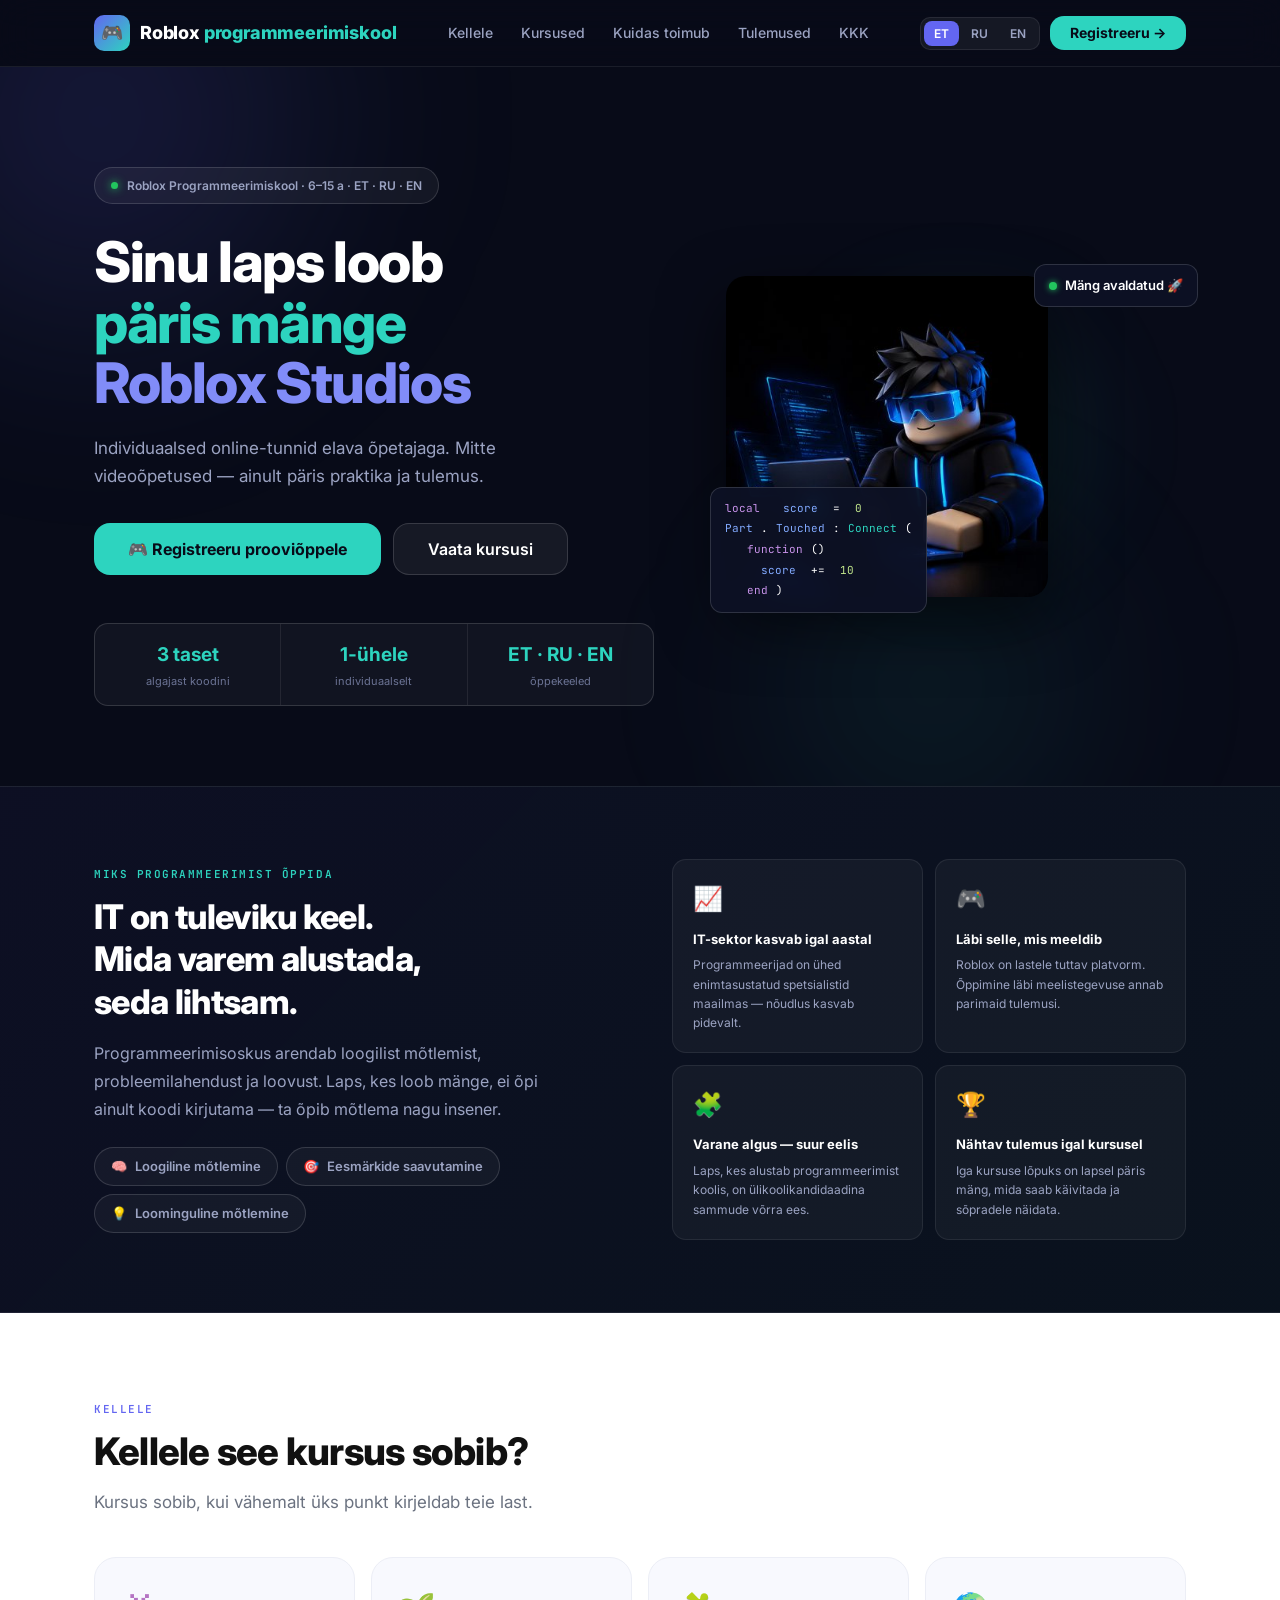
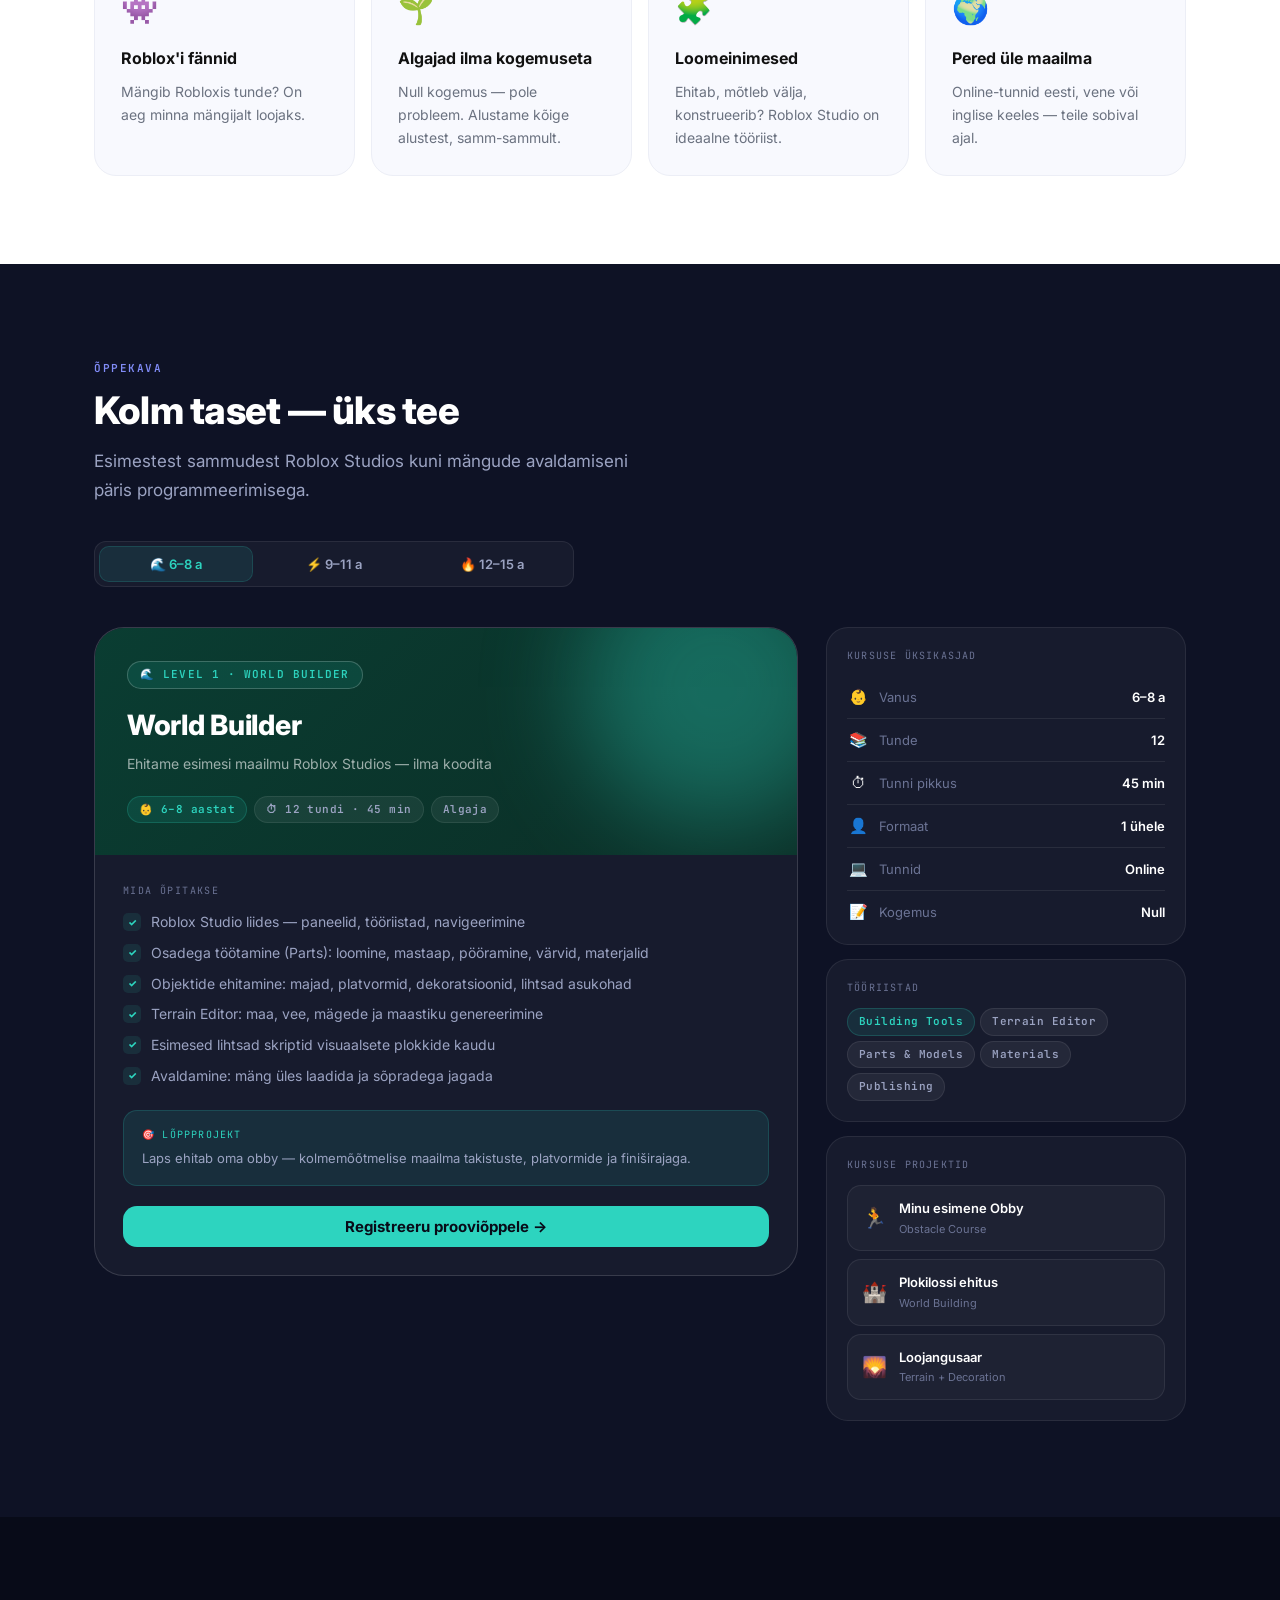
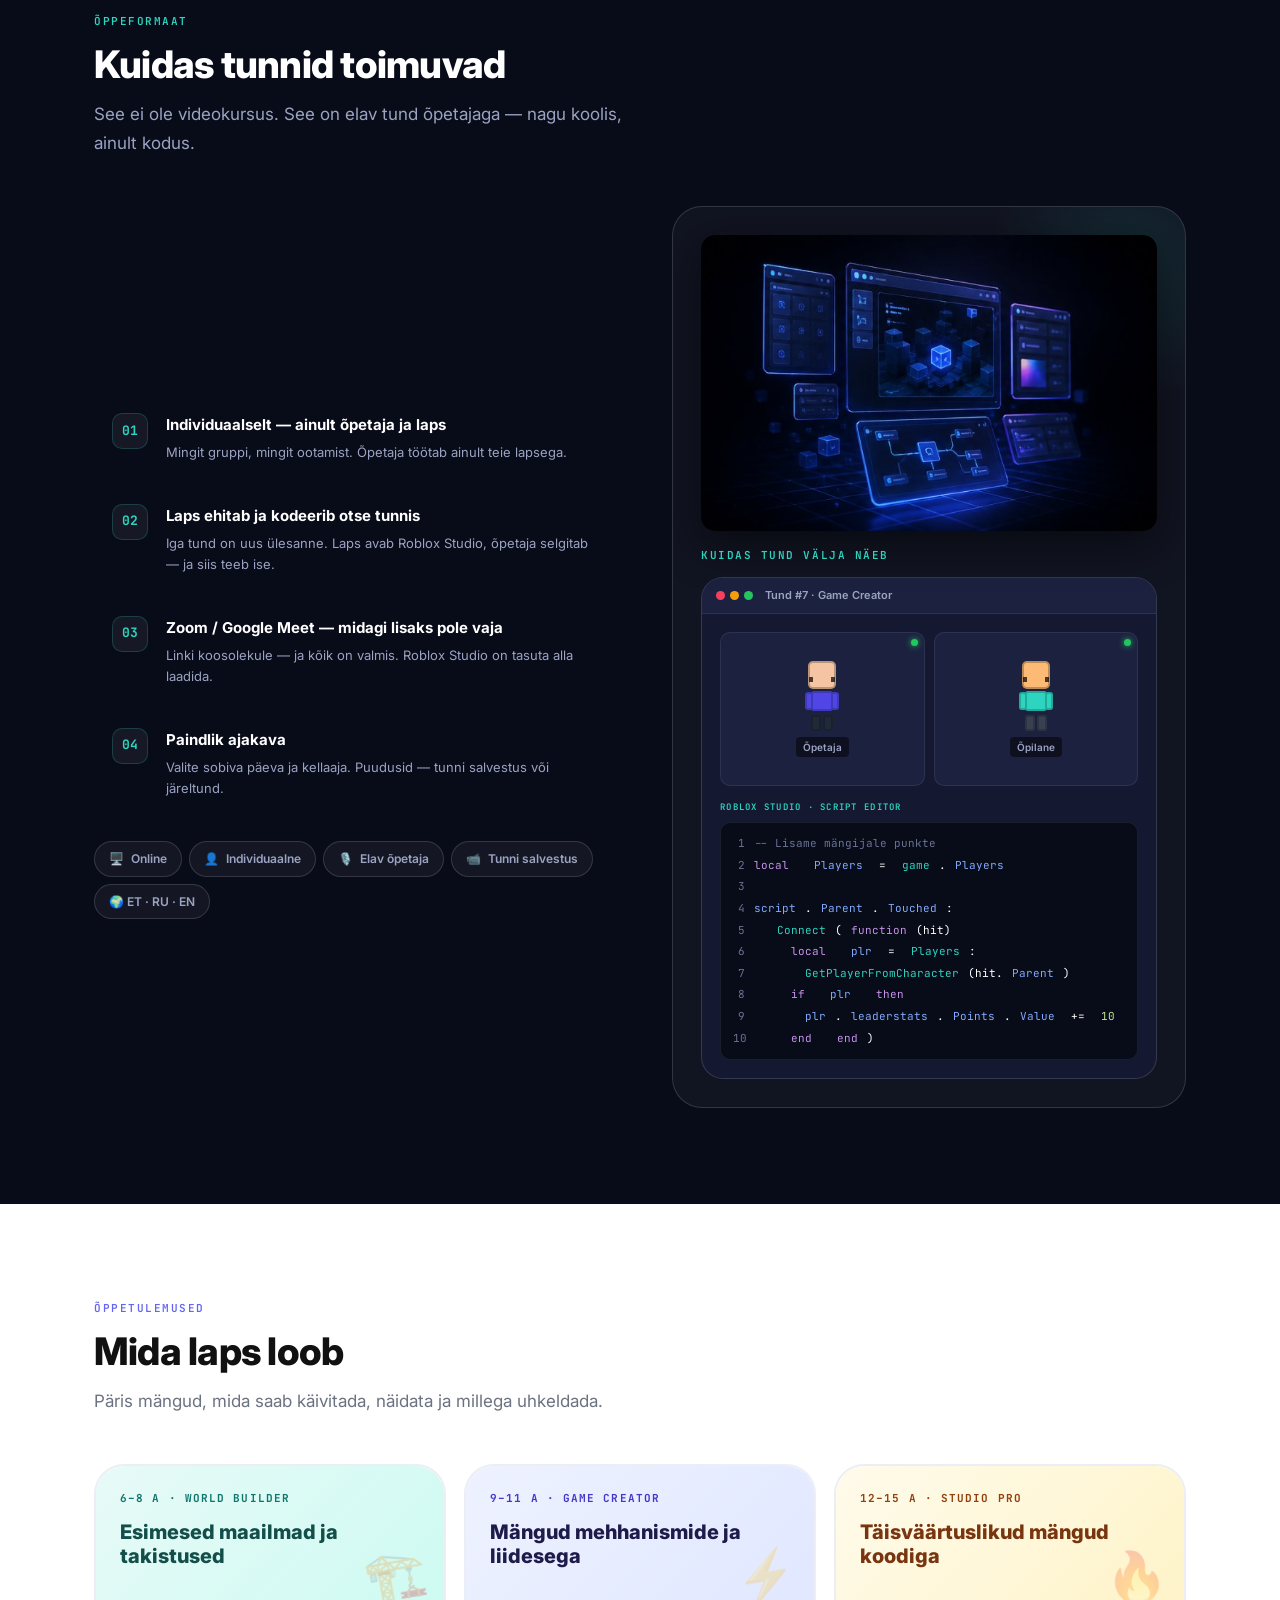
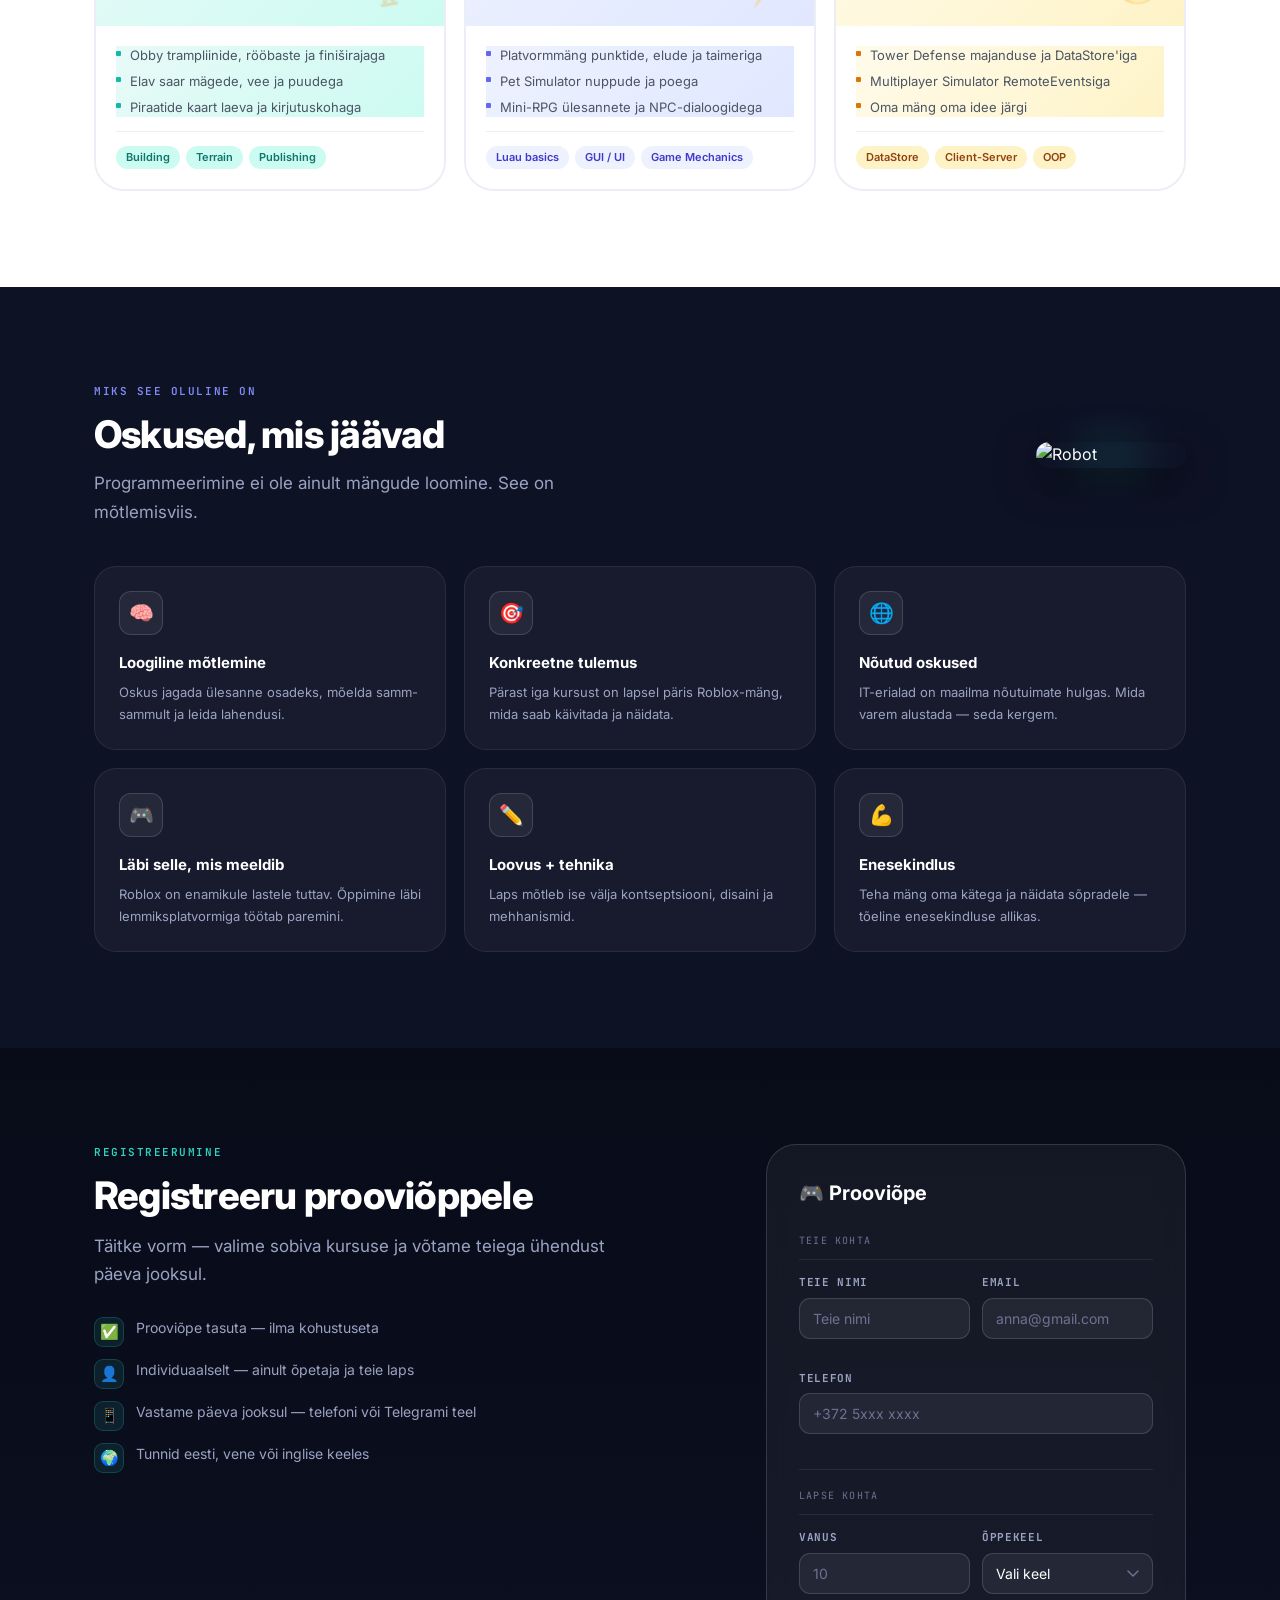
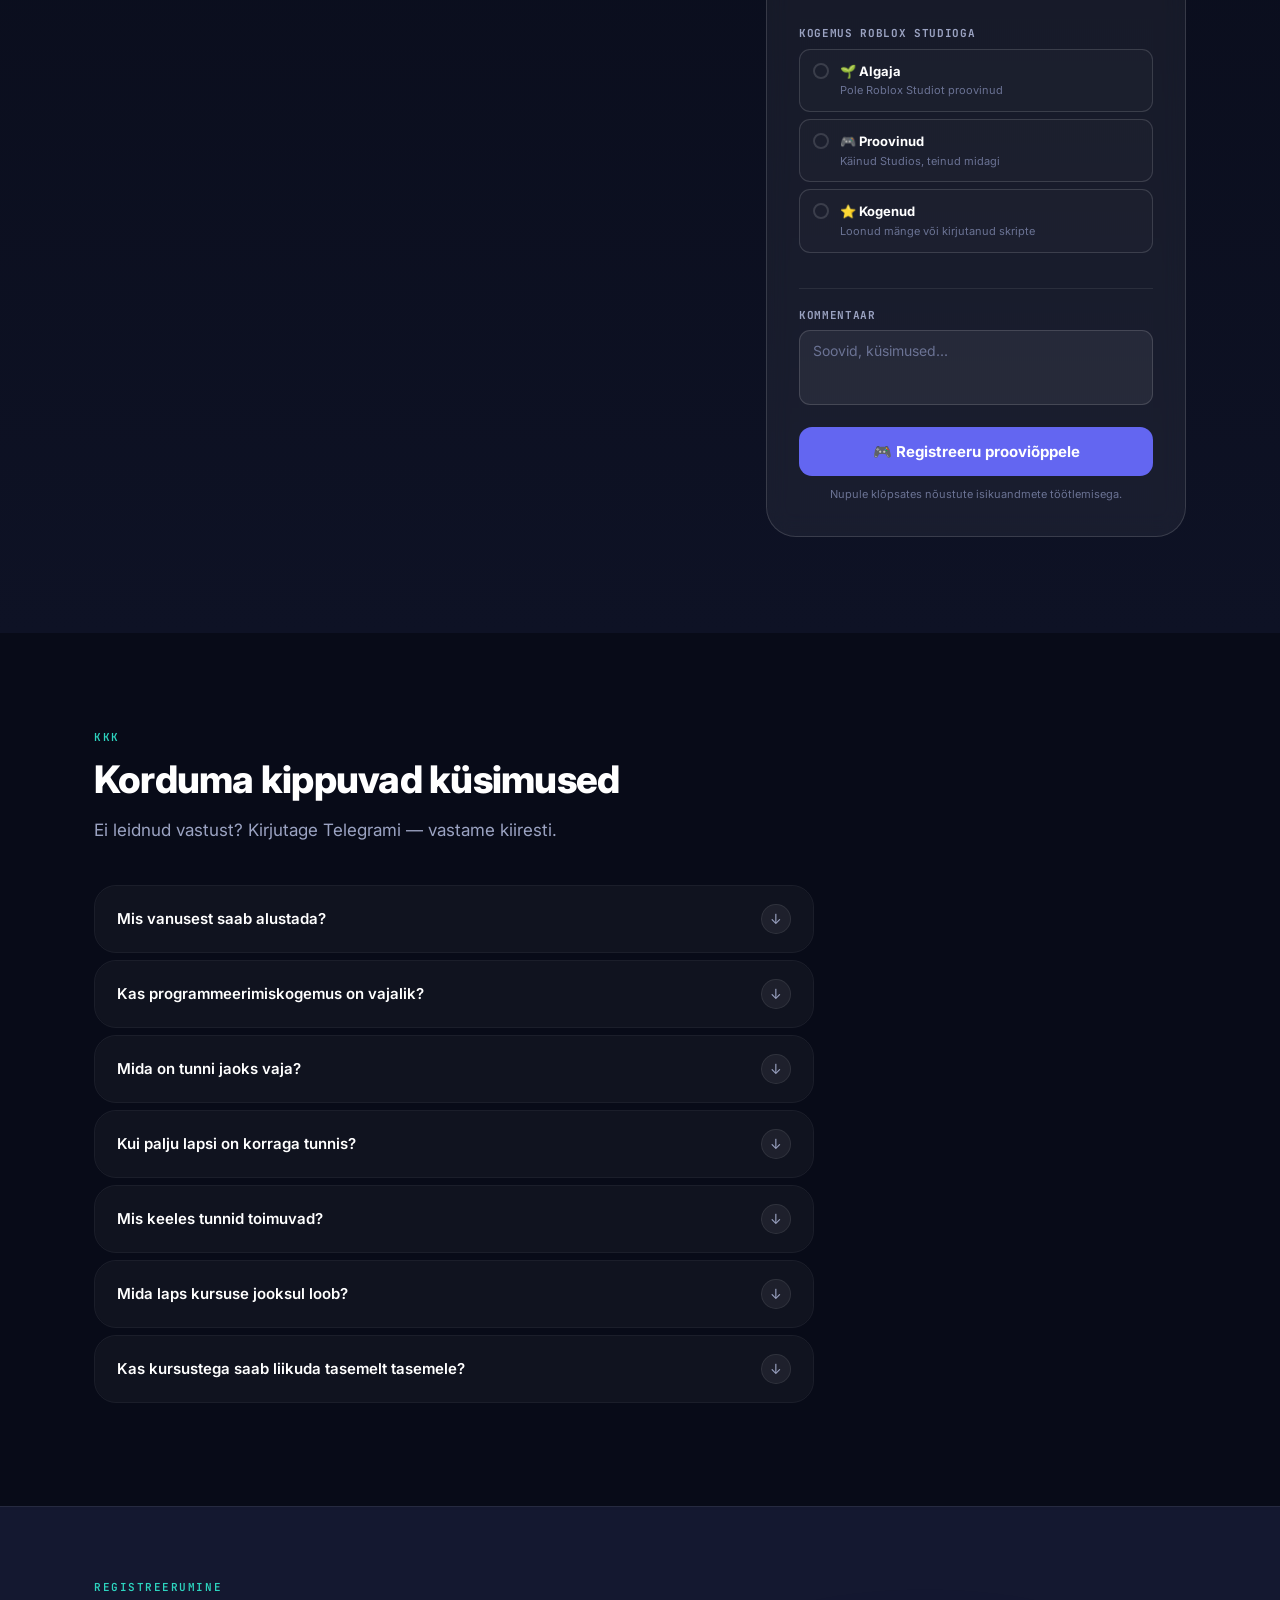
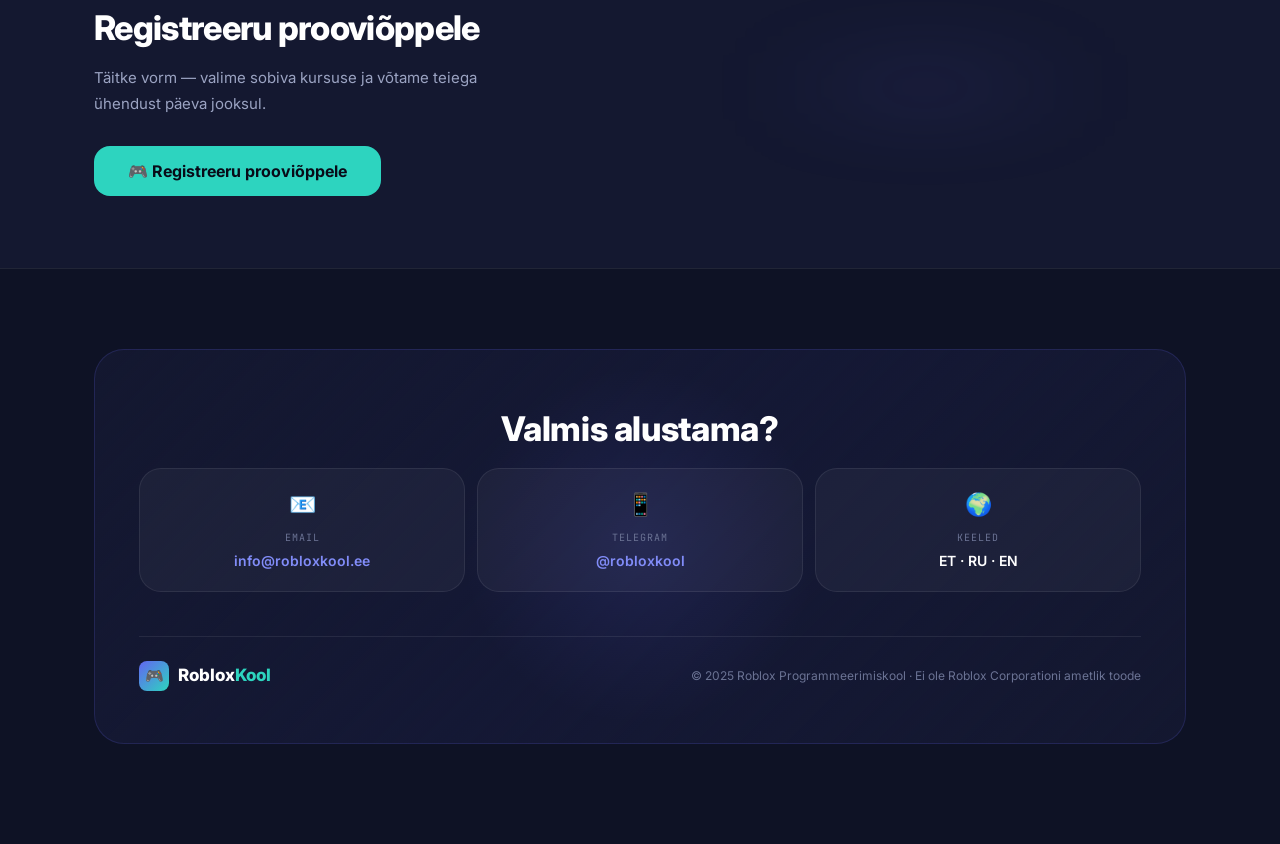
==== commit 5892d571: "feat: initial commit — multilingual landing page" ====
--- a/index.html
+++ b/index.html
@@ -1,1831 +1,1829 @@
-<!DOCTYPE html>
-<html lang="ru">
-<head>
-<meta charset="UTF-8">
-<meta name="viewport" content="width=device-width, initial-scale=1.0">
-<title>Roblox Programmeerimiskool — Онлайн-школа разработки игр</title>
-<meta name="description" content="Индивидуальные онлайн-курсы по созданию игр в Roblox Studio. Дети 6–15 лет учатся программировать, строить миры и публиковать свои игры. RU · ET · EN">
-<meta property="og:title" content="Roblox Programeerimise Kool">
-<meta property="og:description" content="Дети создают игры в Roblox Studio — с нуля до публикации. Индивидуально.">
-<meta property="og:type" content="website">
-<link rel="preconnect" href="https://fonts.googleapis.com">
-<link rel="preconnect" href="https://fonts.gstatic.com" crossorigin>
-<link href="https://fonts.googleapis.com/css2?family=Inter:wght@400;500;600;700;800&family=JetBrains+Mono:wght@400;500&display=swap" rel="stylesheet">
-<style>
-/* ═══ ROBLOX BLOCK CHARACTERS ══════════════════════════ */
-.rb-char {
-  display: flex; flex-direction: column; align-items: center;
-  gap: 2px; flex-shrink: 0;
-}
-.rb-head {
-  width: 34px; height: 34px; border-radius: 6px;
-  border: 2px solid rgba(0,0,0,.25);
-  position: relative; overflow: hidden;
-}
-.rb-head-face {
-  position: absolute; bottom: 6px; left: 50%; transform: translateX(-50%);
-  display: flex; gap: 5px;
-}
-.rb-eye {
-  width: 5px; height: 5px; border-radius: 1px; background: rgba(0,0,0,.7);
-}
-.rb-torso {
-  width: 28px; height: 26px; border-radius: 3px;
-  border: 2px solid rgba(0,0,0,.2);
-}
-.rb-arms {
-  position: relative; width: 42px; height: 26px;
-  display: flex; align-items: center; justify-content: space-between;
-  margin-top: -28px; pointer-events: none;
-}
-.rb-arm {
-  width: 10px; height: 22px; border-radius: 3px;
-  border: 2px solid rgba(0,0,0,.2);
-}
-.rb-legs-wrap {
-  display: flex; gap: 3px; margin-top: 2px;
-}
-.rb-leg {
-  width: 12px; height: 20px; border-radius: 3px;
-  border: 2px solid rgba(0,0,0,.2);
-}
-/* Teacher colors */
-.rb-teacher .rb-head   { background: #F5C5A3; }
-.rb-teacher .rb-torso  { background: #4F46E5; }
-.rb-teacher .rb-arm    { background: #4F46E5; }
-.rb-teacher .rb-leg:first-child { background: #1F2937; }
-.rb-teacher .rb-leg:last-child  { background: #1F2937; }
-/* Student colors */
-.rb-student .rb-head   { background: #FDBA74; }
-.rb-student .rb-torso  { background: #2DD4BF; }
-.rb-student .rb-arm    { background: #2DD4BF; }
-.rb-student .rb-leg:first-child { background: #374151; }
-.rb-student .rb-leg:last-child  { background: #374151; }
-/* ═══════════════════════════════════════════════════════
-   TOKENS & RESET
-═══════════════════════════════════════════════════════ */
-*, *::before, *::after { box-sizing: border-box; margin: 0; padding: 0; }
-:root {
-  --ink:      #0B0D14;
-  --ink2:     #12151F;
-  --ink3:     #1C2033;
-  --ink4:     #252A40;
-  --slate:    #3D4462;
-  --muted:    #7A82A6;
-  --muted2:   #A8AFC8;
-  --border:   rgba(255,255,255,.08);
-  --border2:  rgba(255,255,255,.14);
-  --white:    #FFFFFF;
-  --off:      #F5F6FA;
-  --off2:     #ECEEF6;
-
-  /* Brand accents */
-  --indigo:   #6366F1;
-  --indigo2:  #818CF8;
-  --indigo3:  #EEF2FF;
-  --teal:     #2DD4BF;
-  --teal2:    #CCFBF1;
-  --amber:    #F59E0B;
-  --amber2:   #FEF3C7;
-  --rose:     #F43F5E;
-  --green:    #22C55E;
-  --green2:   #DCFCE7;
-
-  /* Level colors */
-  --lv1:      #2DD4BF;
-  --lv1bg:    rgba(45,212,191,.12);
-  --lv2:      #6366F1;
-  --lv2bg:    rgba(99,102,241,.12);
-  --lv3:      #F59E0B;
-  --lv3bg:    rgba(245,158,11,.12);
-
-  --font-d:   'Inter', system-ui, sans-serif;
-  --font-b:   'Inter', system-ui, sans-serif;
-  --font-m:   'JetBrains Mono', monospace;
-
-  --radius-sm: 8px;
-  --radius:    16px;
-  --radius-lg: 24px;
-  --radius-xl: 32px;
-}
-html { scroll-behavior: smooth; }
-body {
-  font-family: var(--font-b);
-  color: var(--white);
-  background: var(--ink);
-  font-size: 16px;
-  line-height: 1.65;
-  -webkit-font-smoothing: antialiased;
-  overflow-x: hidden;
-}
-a { color: inherit; text-decoration: none; }
-img { max-width: 100%; display: block; }
-button { font-family: inherit; }
-h1,h2,h3,h4,h5 { font-family: var(--font-d); line-height: 1.15; }
-
-/* ═══ LAYOUT ══════════════════════════════════════════ */
-.wrap { max-width: 1120px; margin: 0 auto; padding: 0 24px; }
-.center { text-align: center; }
-
-/* ═══ TYPOGRAPHY SYSTEM ═══════════════════════════════ */
-.label {
-  font-family: var(--font-m); font-size: 11px; font-weight: 500;
-  letter-spacing: .06em; text-transform: uppercase;
-  color: var(--teal); margin-bottom: 14px; display: block;
-}
-
-.title-xl  { font-size: clamp(34px, 4.5vw, 58px); font-weight: 800; letter-spacing: -.02em; }
-.title-lg  { font-size: clamp(26px, 3.2vw, 40px); font-weight: 700; letter-spacing: -.02em; }
-.title-md  { font-size: clamp(20px, 2.2vw, 28px); font-weight: 700; letter-spacing: -.01em; }
-.body-lg   { font-size: 18px; color: var(--muted2); line-height: 1.75; }
-.body-md   { font-size: 15px; color: var(--muted2); line-height: 1.7; }
-.body-sm   { font-size: 13px; color: var(--muted); line-height: 1.65; }
-
-/* Dark-to-light section body text */
-.light-section .body-lg  { color: var(--slate); }
-.light-section .body-md  { color: var(--slate); }
-.light-section .body-sm  { color: var(--muted); }
-.light-section .label    { color: var(--indigo); }
-
-/* ═══ BUTTONS ════════════════════════════════════════ */
-.btn {
-  display: inline-flex; align-items: center; justify-content: center; gap: 8px;
-  border: none; border-radius: var(--radius); font-family: var(--font-b);
-  font-weight: 700; cursor: pointer; transition: all .18s ease; line-height: 1;
-}
-.btn-xl  { font-size: 16px; padding: 18px 36px; border-radius: 18px; }
-.btn-lg  { font-size: 15px; padding: 14px 28px; }
-.btn-md  { font-size: 14px; padding: 11px 22px; }
-.btn-sm  { font-size: 13px; padding: 8px 18px; border-radius: 10px; }
-.btn-full { width: 100%; }
-
-.btn-primary {
-  background: var(--indigo);
-  color: #fff;
-  box-shadow: 0 0 0 0 rgba(99,102,241,.4);
-}
-.btn-primary:hover {
-  background: var(--indigo2);
-  transform: translateY(-2px);
-  box-shadow: 0 8px 32px rgba(99,102,241,.35);
-}
-.btn-teal {
-  background: var(--teal);
-  color: var(--ink);
-  font-weight: 800;
-}
-.btn-teal:hover {
-  background: #5eead4;
-  transform: translateY(-2px);
-  box-shadow: 0 8px 28px rgba(45,212,191,.3);
-}
-.btn-amber {
-  background: var(--amber);
-  color: var(--ink);
-  font-weight: 800;
-}
-.btn-amber:hover {
-  background: #fbbf24;
-  transform: translateY(-2px);
-  box-shadow: 0 8px 28px rgba(245,158,11,.35);
-}
-.btn-ghost {
-  background: var(--border2);
-  color: var(--white);
-  border: 1px solid var(--border2);
-  backdrop-filter: blur(8px);
-}
-.btn-ghost:hover { background: rgba(255,255,255,.14); transform: translateY(-1px); }
-.btn-dark { background: var(--ink2); color: var(--white); border: 1.5px solid var(--border2); }
-.btn-dark:hover { background: var(--ink3); transform: translateY(-1px); }
-.btn-outline-indigo {
-  background: transparent; color: var(--indigo);
-  border: 2px solid var(--indigo); border-radius: var(--radius);
-}
-.btn-outline-indigo:hover { background: var(--indigo3); }
-.btn-light-primary {
-  background: var(--indigo); color: var(--white); font-weight: 700;
-}
-.btn-light-primary:hover { background: #4F46E5; transform: translateY(-2px); box-shadow: 0 8px 24px rgba(99,102,241,.25); }
-
-/* ═══ TAGS / BADGES ══════════════════════════════════ */
-.badge {
-  display: inline-flex; align-items: center; gap: 5px;
-  padding: 4px 12px; border-radius: 100px;
-  font-size: 11px; font-weight: 700; letter-spacing: .04em;
-  font-family: var(--font-m);
-}
-.badge-teal   { background: var(--lv1bg); color: var(--lv1); border: 1px solid rgba(45,212,191,.25); }
-.badge-indigo { background: var(--lv2bg); color: var(--lv2); border: 1px solid rgba(99,102,241,.25); }
-.badge-amber  { background: var(--lv3bg); color: var(--lv3); border: 1px solid rgba(245,158,11,.25); }
-.badge-gray   { background: rgba(255,255,255,.07); color: var(--muted2); border: 1px solid var(--border); }
-.badge-green  { background: rgba(34,197,94,.1); color: var(--green); border: 1px solid rgba(34,197,94,.2); }
-.badge-white  { background: rgba(255,255,255,.1); color: var(--white); border: 1px solid var(--border2); }
-
-/* Light section badges */
-.badge-teal-light   { background: #CCFBF1; color: #0F766E; }
-.badge-indigo-light { background: #EEF2FF; color: #4338CA; }
-.badge-amber-light  { background: #FEF3C7; color: #92400E; }
-
-/* ═══ GRID ═══════════════════════════════════════════ */
-.g2 { display: grid; grid-template-columns: repeat(auto-fit, minmax(260px, 1fr)); gap: 20px; }
-.g3 { display: grid; grid-template-columns: repeat(auto-fit, minmax(300px, 1fr)); gap: 22px; }
-.g4 { display: grid; grid-template-columns: repeat(auto-fit, minmax(220px, 1fr)); gap: 18px; }
-
-/* ═══ DECORATIVE ATOMS ═══════════════════════════════ */
-.pixel-block {
-  border-radius: 6px;
-  display: inline-block;
-}
-
-/* Grid background pattern */
-.grid-bg {
-  background-image:
-    linear-gradient(rgba(255,255,255,.03) 1px, transparent 1px),
-    linear-gradient(90deg, rgba(255,255,255,.03) 1px, transparent 1px);
-  background-size: 48px 48px;
-}
-
-/* Glow blobs */
-.glow { position: absolute; border-radius: 50%; filter: blur(80px); pointer-events: none; }
-
-/* ═══════════════════════════════════════════════════════
-   NAVIGATION
-═══════════════════════════════════════════════════════ */
-#nav {
-  position: sticky; top: 0; z-index: 200;
-  background: rgba(11,13,20,.88);
-  backdrop-filter: blur(16px);
-  border-bottom: 1px solid var(--border);
-}
-.nav-in {
-  max-width: 1120px; margin: 0 auto; padding: 0 24px;
-  display: flex; align-items: center; justify-content: space-between; height: 68px;
-}
-.logo {
-  font-family: var(--font-d); font-size: 20px; font-weight: 800;
-  color: var(--white); display: flex; align-items: center; gap: 10px;
-  letter-spacing: -.01em;
-}
-.logo-icon {
-  width: 36px; height: 36px; background: linear-gradient(135deg, var(--indigo), var(--teal));
-  border-radius: 10px; display: flex; align-items: center; justify-content: center;
-  font-size: 18px;
-}
-.logo em { font-style: normal; color: var(--teal); }
-.nav-links { display: flex; gap: 32px; }
-.nav-links a {
-  font-size: 14px; font-weight: 600; color: var(--muted2);
-  transition: color .15s; letter-spacing: .01em;
-}
-.nav-links a:hover { color: var(--white); }
-.nav-mob-btn {
-  display: none; background: none; border: none;
-  color: var(--white); cursor: pointer; padding: 4px; font-size: 24px;
-}
-#mob-menu {
-  display: none; flex-direction: column;
-  background: var(--ink2); border-top: 1px solid var(--border);
-  padding: 16px 24px 24px;
-}
-#mob-menu a {
-  display: block; padding: 13px 0;
-  font-size: 16px; font-weight: 600; color: var(--muted2);
-  border-bottom: 1px solid var(--border);
-}
-#mob-menu .btn { margin-top: 18px; }
-
-/* ═══════════════════════════════════════════════════════
-   HERO
-═══════════════════════════════════════════════════════ */
-#hero {
-  position: relative; overflow: hidden;
-  padding: 108px 0 96px;
-  background: var(--ink);
-}
-.hero-glow-1 {
-  width: 600px; height: 600px;
-  background: radial-gradient(circle, rgba(99,102,241,.2) 0%, transparent 70%);
-  top: -200px; left: -200px;
-}
-.hero-glow-2 {
-  width: 500px; height: 500px;
-  background: radial-gradient(circle, rgba(45,212,191,.12) 0%, transparent 70%);
-  bottom: -100px; right: -100px;
-}
-.hero-content { position: relative; z-index: 2; }
-.hero-badge {
-  display: inline-flex; align-items: center; gap: 10px;
-  background: rgba(255,255,255,.05); border: 1px solid var(--border2);
-  border-radius: 100px; padding: 8px 18px; margin-bottom: 32px;
-  backdrop-filter: blur(8px);
-}
-.hero-dot {
-  width: 8px; height: 8px; border-radius: 50%; background: var(--green);
-  box-shadow: 0 0 8px var(--green);
-  animation: pulse 2s ease-in-out infinite;
-}
-@keyframes pulse { 0%,100%{opacity:1;transform:scale(1)} 50%{opacity:.5;transform:scale(.8)} }
-.hero-badge-text { font-size: 13px; font-weight: 600; color: var(--muted2); }
-.hero-h1 {
-  font-size: clamp(40px, 6vw, 72px); font-weight: 800;
-  line-height: 1.05; letter-spacing: -.02em;
-  margin-bottom: 24px; max-width: 780px;
-}
-.hero-h1 .hl-teal { color: var(--teal); }
-.hero-h1 .hl-indigo { color: var(--indigo2); }
-.hero-p {
-  font-size: 19px; color: var(--muted2); max-width: 580px;
-  line-height: 1.75; margin-bottom: 40px;
-}
-.hero-btns { display: flex; gap: 14px; flex-wrap: wrap; margin-bottom: 64px; }
-.hero-stats {
-  display: flex; gap: 0; align-items: stretch;
-  background: rgba(255,255,255,.04); border: 1px solid var(--border2);
-  border-radius: var(--radius-lg); overflow: hidden;
-  max-width: 680px;
-}
-.hero-stat {
-  flex: 1; padding: 22px 24px; text-align: center;
-  border-right: 1px solid var(--border);
-}
-.hero-stat:last-child { border-right: none; }
-.hs-val { font-family: var(--font-d); font-size: 28px; font-weight: 800; color: var(--white); margin-bottom: 4px; }
-.hs-val span { color: var(--teal); }
-.hs-lab { font-size: 12px; color: var(--muted); font-weight: 500; }
-
-/* Floating game cards */
-.hero-cards {
-  display: grid; grid-template-columns: repeat(3, 1fr); gap: 10px;
-  max-width: 380px; margin-top: 48px;
-}
-.hero-card {
-  background: rgba(255,255,255,.05); border: 1px solid var(--border2);
-  border-radius: var(--radius); padding: 18px 12px; text-align: center;
-  transition: all .2s; cursor: default;
-}
-.hero-card:hover {
-  background: rgba(99,102,241,.12); border-color: rgba(99,102,241,.35);
-  transform: translateY(-3px);
-}
-.hero-card .ico { font-size: 26px; margin-bottom: 8px; }
-.hero-card .lab { font-size: 11px; font-weight: 700; color: var(--muted2); letter-spacing: .03em; }
-
-/* ═══════════════════════════════════════════════════════
-   WHO IS THIS FOR (light section)
-═══════════════════════════════════════════════════════ */
-#for-whom {
-  background: var(--white); padding: 88px 0; color: var(--ink);
-}
-#for-whom .title-lg { color: var(--ink); }
-#for-whom .body-lg { color: #4B5563; }
-.audience-card {
-  background: var(--off); border: 1.5px solid var(--off2);
-  border-radius: var(--radius-lg); padding: 28px;
-  transition: all .2s;
-}
-.audience-card:hover { border-color: #C7D2FE; transform: translateY(-2px); box-shadow: 0 8px 32px rgba(99,102,241,.08); }
-.ac-ico { font-size: 32px; margin-bottom: 16px; }
-.ac-title { font-family: var(--font-d); font-size: 17px; font-weight: 700; color: var(--ink); margin-bottom: 8px; }
-.ac-text { font-size: 14px; color: #6B7280; line-height: 1.65; }
-
-/* ═══════════════════════════════════════════════════════
-   COURSES (age groups)
-═══════════════════════════════════════════════════════ */
-#courses { padding: 96px 0; background: var(--ink2); }
-.courses-header { margin-bottom: 56px; }
-.course-tabs {
-  display: flex; gap: 8px; flex-wrap: wrap;
-  background: rgba(255,255,255,.04); border: 1px solid var(--border);
-  border-radius: 14px; padding: 6px; margin-bottom: 48px;
-  max-width: 520px;
-}
-.course-tab {
-  flex: 1; min-width: 130px; padding: 10px 16px; border-radius: 10px;
-  font-family: var(--font-b); font-size: 13px; font-weight: 700;
-  color: var(--muted2); background: transparent; border: none; cursor: pointer;
-  transition: all .18s; text-align: center;
-}
-.course-tab.active-lv1 { background: var(--lv1bg); color: var(--lv1); box-shadow: 0 0 0 1px rgba(45,212,191,.25); }
-.course-tab.active-lv2 { background: var(--lv2bg); color: var(--lv2); box-shadow: 0 0 0 1px rgba(99,102,241,.25); }
-.course-tab.active-lv3 { background: var(--lv3bg); color: var(--lv3); box-shadow: 0 0 0 1px rgba(245,158,11,.25); }
-.course-tab:hover:not(.active-lv1):not(.active-lv2):not(.active-lv3) { color: var(--white); }
-
-.course-panel { display: none; animation: fadeUp .3s ease; }
-.course-panel.active { display: grid; }
-@keyframes fadeUp { from{opacity:0;transform:translateY(10px)} to{opacity:1;transform:none} }
-
-/* Course card */
-.cc-wrap {
-  display: grid; grid-template-columns: 1fr 380px; gap: 32px; align-items: start;
-}
-.cc-main {
-  background: rgba(255,255,255,.04); border: 1px solid var(--border2);
-  border-radius: var(--radius-xl); overflow: hidden;
-}
-.cc-header {
-  padding: 36px; position: relative; overflow: hidden;
-}
-.cc-header-lv1 { background: linear-gradient(135deg, #0F4C40 0%, #0D3D35 100%); }
-.cc-header-lv2 { background: linear-gradient(135deg, #1e1b4b 0%, #2d2669 100%); }
-.cc-header-lv3 { background: linear-gradient(135deg, #2d1b00 0%, #44290a 100%); }
-.cc-header-glow {
-  position: absolute; width: 300px; height: 300px; border-radius: 50%;
-  filter: blur(60px); opacity: .35; right: -60px; top: -80px;
-}
-.cc-lv1 .cc-header-glow { background: var(--teal); }
-.cc-lv2 .cc-header-glow { background: var(--indigo); }
-.cc-lv3 .cc-header-glow { background: var(--amber); }
-.cc-header-content { position: relative; z-index: 2; }
-.cc-level-badge {
-  display: inline-flex; align-items: center; gap: 8px;
-  border: 1px solid rgba(255,255,255,.2); border-radius: 100px;
-  padding: 5px 14px; margin-bottom: 18px; font-size: 11px; font-weight: 700;
-  font-family: var(--font-m); letter-spacing: .1em;
-}
-.cc-lv1 .cc-level-badge { color: var(--teal); background: rgba(45,212,191,.1); }
-.cc-lv2 .cc-level-badge { color: var(--indigo2); background: rgba(99,102,241,.15); }
-.cc-lv3 .cc-level-badge { color: var(--amber); background: rgba(245,158,11,.12); }
-.cc-title { font-family: var(--font-d); font-size: 30px; font-weight: 800; color: #fff; margin-bottom: 8px; letter-spacing: -.01em; }
-.cc-subtitle { font-size: 15px; color: rgba(255,255,255,.65); margin-bottom: 24px; }
-.cc-meta { display: flex; flex-wrap: wrap; gap: 8px; }
-
-.cc-body { padding: 32px; }
-.cc-section-title {
-  font-family: var(--font-m); font-size: 10px; letter-spacing: .14em;
-  text-transform: uppercase; color: var(--muted); margin-bottom: 14px;
-}
-.cc-topics { list-style: none; display: flex; flex-direction: column; gap: 10px; margin-bottom: 28px; }
-.cc-topics li {
-  display: flex; align-items: flex-start; gap: 12px;
-  font-size: 14px; color: var(--muted2); line-height: 1.55;
-}
-.cc-check {
-  width: 20px; height: 20px; border-radius: 6px; flex-shrink: 0;
-  display: flex; align-items: center; justify-content: center; margin-top: 2px;
-  font-size: 11px; font-weight: 800;
-}
-.cc-lv1 .cc-check { background: var(--lv1bg); color: var(--lv1); }
-.cc-lv2 .cc-check { background: var(--lv2bg); color: var(--lv2); }
-.cc-lv3 .cc-check { background: var(--lv3bg); color: var(--lv3); }
-
-.cc-result {
-  border-radius: var(--radius); padding: 18px 20px; margin-bottom: 24px;
-}
-.cc-lv1 .cc-result { background: var(--lv1bg); border: 1px solid rgba(45,212,191,.2); }
-.cc-lv2 .cc-result { background: var(--lv2bg); border: 1px solid rgba(99,102,241,.2); }
-.cc-lv3 .cc-result { background: var(--lv3bg); border: 1px solid rgba(245,158,11,.2); }
-.cc-result-label {
-  font-family: var(--font-m); font-size: 10px; letter-spacing: .12em; text-transform: uppercase;
-  margin-bottom: 6px;
-}
-.cc-lv1 .cc-result-label { color: var(--lv1); }
-.cc-lv2 .cc-result-label { color: var(--lv2); }
-.cc-lv3 .cc-result-label { color: var(--lv3); }
-.cc-result-text { font-size: 14px; color: var(--muted2); line-height: 1.55; }
-
-/* Sidebar */
-.cc-sidebar { display: flex; flex-direction: column; gap: 16px; }
-.cc-info-card {
-  background: rgba(255,255,255,.04); border: 1px solid var(--border);
-  border-radius: var(--radius-lg); padding: 22px;
-}
-.cc-info-title {
-  font-family: var(--font-m); font-size: 10px; letter-spacing: .12em;
-  text-transform: uppercase; color: var(--muted); margin-bottom: 14px;
-}
-.cc-info-item {
-  display: flex; align-items: center; gap: 12px;
-  padding: 10px 0; border-bottom: 1px solid var(--border); font-size: 13px;
-}
-.cc-info-item:last-child { border-bottom: none; padding-bottom: 0; }
-.cc-info-ico { font-size: 16px; flex-shrink: 0; width: 24px; text-align: center; }
-.cc-info-label { color: var(--muted); flex: 1; }
-.cc-info-val { color: var(--white); font-weight: 600; text-align: right; }
-
-/* Projects list */
-.project-item {
-  background: rgba(255,255,255,.03); border: 1px solid var(--border);
-  border-radius: var(--radius); padding: 14px 16px; margin-bottom: 10px;
-  display: flex; align-items: center; gap: 14px;
-}
-.proj-ico { font-size: 22px; flex-shrink: 0; }
-.proj-name { font-size: 14px; font-weight: 600; color: var(--white); }
-.proj-type { font-size: 11px; color: var(--muted); margin-top: 2px; }
-
-/* ═══════════════════════════════════════════════════════
-   HOW IT WORKS (ONLINE)
-═══════════════════════════════════════════════════════ */
-#how { padding: 96px 0; background: var(--ink); }
-.how-grid {
-  display: grid; grid-template-columns: 1fr 1fr; gap: 64px; align-items: center;
-}
-.how-steps { display: flex; flex-direction: column; gap: 4px; }
-.how-step {
-  display: flex; gap: 20px; align-items: flex-start;
-  padding: 22px; border-radius: var(--radius-lg);
-  cursor: default; transition: background .2s;
-}
-.how-step:hover { background: rgba(255,255,255,.04); }
-.step-num {
-  width: 38px; height: 38px; border-radius: 12px; flex-shrink: 0;
-  display: flex; align-items: center; justify-content: center;
-  font-family: var(--font-m); font-size: 14px; font-weight: 700;
-  background: rgba(255,255,255,.06); color: var(--teal);
-  border: 1px solid rgba(45,212,191,.2);
-}
-.step-title { font-family: var(--font-d); font-size: 16px; font-weight: 700; color: var(--white); margin-bottom: 6px; }
-.step-text  { font-size: 13px; color: var(--muted2); line-height: 1.65; }
-
-.how-visual {
-  background: rgba(255,255,255,.04); border: 1px solid var(--border2);
-  border-radius: var(--radius-xl); padding: 32px; position: relative; overflow: hidden;
-}
-.how-visual-glow {
-  position: absolute; width: 300px; height: 300px; border-radius: 50%;
-  background: radial-gradient(circle, rgba(45,212,191,.15) 0%, transparent 70%);
-  top: -80px; right: -80px; pointer-events: none;
-}
-.lesson-preview {
-  background: var(--ink3); border-radius: var(--radius-lg); overflow: hidden;
-  border: 1px solid var(--border2);
-}
-.lesson-bar {
-  background: var(--ink4); padding: 10px 16px; display: flex; align-items: center; gap: 10px;
-  border-bottom: 1px solid var(--border);
-}
-.lbar-dots { display: flex; gap: 5px; }
-.lbar-dot { width: 10px; height: 10px; border-radius: 50%; }
-.lbar-dot:nth-child(1) { background: var(--rose); }
-.lbar-dot:nth-child(2) { background: var(--amber); }
-.lbar-dot:nth-child(3) { background: var(--green); }
-.lbar-title { font-size: 12px; color: var(--muted2); font-weight: 600; margin-left: 4px; }
-.lesson-content { padding: 20px; }
-.lesson-cam-grid {
-  display: grid; grid-template-columns: 1fr 1fr; gap: 10px; margin-bottom: 16px;
-}
-.lesson-cam {
-  background: var(--ink4); border-radius: 10px; aspect-ratio: 4/3;
-  display: flex; align-items: center; justify-content: center;
-  position: relative; overflow: hidden;
-  border: 1px solid var(--border);
-}
-.cam-label {
-  position: absolute; bottom: 6px; left: 8px;
-  font-size: 10px; color: var(--muted2); font-weight: 600;
-  background: rgba(0,0,0,.5); padding: 2px 7px; border-radius: 4px;
-}
-.cam-live {
-  position: absolute; top: 6px; right: 6px;
-  width: 8px; height: 8px; border-radius: 50%; background: var(--green);
-  box-shadow: 0 0 6px var(--green); animation: pulse 2s infinite;
-}
-.lesson-code {
-  background: var(--ink); border-radius: 10px; padding: 14px;
-  border: 1px solid var(--border); font-family: var(--font-m); font-size: 12px;
-  overflow: hidden;
-}
-.lc-line {
-  display: flex; gap: 10px; margin-bottom: 5px;
-  white-space: nowrap; overflow: hidden;
-}
-.lc-line:last-child { margin-bottom: 0; }
-.lc-num { color: var(--muted); width: 14px; text-align: right; user-select: none; }
-.lc-kw { color: #c792ea; }
-.lc-var { color: #82aaff; }
-.lc-str { color: #c3e88d; }
-.lc-fn  { color: var(--teal); }
-.lc-cm  { color: var(--muted); }
-
-/* Format pills */
-.format-pills { display: flex; flex-wrap: wrap; gap: 8px; margin-top: 32px; }
-.format-pill {
-  display: flex; align-items: center; gap: 8px;
-  background: rgba(255,255,255,.05); border: 1px solid var(--border2);
-  border-radius: 100px; padding: 8px 16px;
-  font-size: 13px; font-weight: 600; color: var(--muted2);
-}
-.format-pill .fp-ico { font-size: 16px; }
-
-/* ═══════════════════════════════════════════════════════
-   RESULTS SECTION
-═══════════════════════════════════════════════════════ */
-#results {
-  padding: 96px 0;
-  background: var(--white); color: var(--ink);
-}
-#results .title-lg { color: var(--ink); }
-#results .body-lg  { color: #4B5563; }
-.results-grid {
-  display: grid; grid-template-columns: repeat(3, 1fr); gap: 20px; margin-top: 52px;
-}
-.result-card {
-  border-radius: var(--radius-xl); overflow: hidden;
-  border: 2px solid var(--off2); transition: all .22s;
-}
-.result-card:hover { transform: translateY(-4px); box-shadow: 0 16px 48px rgba(0,0,0,.1); border-color: #C7D2FE; }
-.rc-header {
-  padding: 28px; display: flex; flex-direction: column; gap: 14px;
-  min-height: 180px; position: relative; overflow: hidden;
-}
-.rc-lv1 { background: linear-gradient(135deg, #E6FAF8 0%, #CCFBF1 100%); }
-.rc-lv2 { background: linear-gradient(135deg, #EEF2FF 0%, #E0E7FF 100%); }
-.rc-lv3 { background: linear-gradient(135deg, #FFFBEB 0%, #FEF3C7 100%); }
-.rc-age {
-  font-family: var(--font-m); font-size: 11px; font-weight: 700;
-  letter-spacing: .1em; text-transform: uppercase;
-}
-.rc-lv1 .rc-age { color: #0F766E; }
-.rc-lv2 .rc-age { color: #4338CA; }
-.rc-lv3 .rc-age { color: #92400E; }
-.rc-title { font-family: var(--font-d); font-size: 22px; font-weight: 800; line-height: 1.2; }
-.rc-lv1 .rc-title { color: #134E4A; }
-.rc-lv2 .rc-title { color: #1E1B4B; }
-.rc-lv3 .rc-title { color: #78350F; }
-.rc-big-ico {
-  position: absolute; right: 20px; bottom: 12px;
-  font-size: 56px; opacity: .3; transform: rotate(-10deg);
-}
-.rc-body { padding: 22px; background: var(--white); }
-.rc-projects { list-style: none; display: flex; flex-direction: column; gap: 8px; }
-.rc-project {
-  display: flex; align-items: center; gap: 10px;
-  font-size: 13px; color: #4B5563; line-height: 1.45;
-}
-.rc-project::before {
-  content: ''; width: 6px; height: 6px; border-radius: 2px;
-  flex-shrink: 0;
-}
-.rc-lv1 .rc-project::before { background: #14B8A6; }
-.rc-lv2 .rc-project::before { background: #6366F1; }
-.rc-lv3 .rc-project::before { background: #D97706; }
-.rc-skills {
-  display: flex; flex-wrap: wrap; gap: 6px; margin-top: 16px; padding-top: 16px;
-  border-top: 1.5px solid var(--off2);
-}
-
-/* ═══════════════════════════════════════════════════════
-   WHY USEFUL
-═══════════════════════════════════════════════════════ */
-#why { padding: 96px 0; background: var(--ink2); }
-.why-grid {
-  display: grid; grid-template-columns: repeat(3, 1fr); gap: 20px; margin-top: 52px;
-}
-.why-card {
-  background: rgba(255,255,255,.04); border: 1px solid var(--border);
-  border-radius: var(--radius-lg); padding: 28px;
-  transition: all .2s;
-}
-.why-card:hover { border-color: var(--border2); transform: translateY(-2px); background: rgba(255,255,255,.06); }
-.wc-ico {
-  width: 48px; height: 48px; border-radius: 14px; background: rgba(255,255,255,.06);
-  display: flex; align-items: center; justify-content: center;
-  font-size: 22px; margin-bottom: 18px; border: 1px solid var(--border2);
-}
-.wc-title { font-family: var(--font-d); font-size: 16px; font-weight: 700; color: var(--white); margin-bottom: 8px; }
-.wc-text  { font-size: 13px; color: var(--muted2); line-height: 1.65; }
-
-/* ═══════════════════════════════════════════════════════
-   ENROLL FORM
-═══════════════════════════════════════════════════════ */
-#enroll {
-  padding: 96px 0;
-  background: linear-gradient(180deg, var(--ink) 0%, var(--ink2) 100%);
-}
-.enroll-wrap {
-  display: grid; grid-template-columns: 1fr 440px; gap: 56px; align-items: start;
-}
-.enroll-left { padding-top: 8px; }
-.enroll-title { margin-bottom: 18px; }
-.enroll-points { list-style: none; display: flex; flex-direction: column; gap: 12px; margin-top: 32px; }
-.enroll-point {
-  display: flex; align-items: flex-start; gap: 14px;
-  font-size: 14px; color: var(--muted2); line-height: 1.6;
-}
-.ep-ico {
-  width: 32px; height: 32px; border-radius: 10px; flex-shrink: 0;
-  display: flex; align-items: center; justify-content: center; font-size: 16px;
-  background: rgba(45,212,191,.1); border: 1px solid rgba(45,212,191,.2);
-}
-
-/* Form */
-.form-card {
-  background: rgba(255,255,255,.05); border: 1px solid var(--border2);
-  border-radius: var(--radius-xl); padding: 36px;
-  backdrop-filter: blur(12px);
-}
-.form-title { font-family: var(--font-d); font-size: 22px; font-weight: 700; color: var(--white); margin-bottom: 28px; }
-.rec-banner {
-  display: none; align-items: flex-start; gap: 14px;
-  background: var(--lv2bg); border: 1px solid rgba(99,102,241,.25);
-  border-radius: var(--radius); padding: 14px 16px; margin-bottom: 22px;
-}
-.rec-banner.show { display: flex; animation: fadeUp .3s ease; }
-.rec-ico  { font-size: 22px; flex-shrink: 0; }
-.rec-name { font-size: 13px; font-weight: 700; color: var(--indigo2); margin-bottom: 2px; }
-.rec-desc { font-size: 12px; color: var(--muted2); line-height: 1.5; }
-
-.f-sec-label {
-  font-family: var(--font-m); font-size: 10px; letter-spacing: .12em;
-  text-transform: uppercase; color: var(--muted); padding-bottom: 12px;
-  border-bottom: 1px solid var(--border); margin-bottom: 16px;
-}
-.form-row  { display: grid; grid-template-columns: 1fr 1fr; gap: 14px; }
-.form-group { margin-bottom: 16px; }
-.form-group label {
-  display: block; font-size: 12px; font-weight: 700; color: var(--muted2); margin-bottom: 7px;
-  text-transform: uppercase; letter-spacing: .06em; font-family: var(--font-m);
-}
-.req { color: var(--rose); margin-left: 2px; }
-.hint { font-weight: 500; color: var(--muted); font-size: 11px; margin-left: 4px; text-transform: none; letter-spacing: 0; }
-.form-ctrl {
-  width: 100%; padding: 12px 14px;
-  background: rgba(255,255,255,.06); border: 1px solid var(--border2);
-  border-radius: 12px; font-size: 14px; font-family: inherit;
-  color: var(--white); outline: none; transition: border-color .15s, box-shadow .15s;
-  appearance: none; -webkit-appearance: none;
-}
-.form-ctrl::placeholder { color: var(--muted); }
-.form-ctrl:focus { border-color: var(--indigo2); box-shadow: 0 0 0 3px rgba(99,102,241,.15); }
-.form-ctrl.err { border-color: var(--rose); }
-select.form-ctrl option { background: var(--ink3); color: var(--white); }
-select.form-ctrl {
-  background-image: url("data:image/svg+xml,%3Csvg xmlns='http://www.w3.org/2000/svg' width='12' height='8' viewBox='0 0 12 8'%3E%3Cpath d='M1 1l5 5 5-5' stroke='%237A82A6' stroke-width='1.5' stroke-linecap='round' stroke-linejoin='round' fill='none'/%3E%3C/svg%3E");
-  background-repeat: no-repeat; background-position: right 14px center;
-  padding-right: 36px;
-}
-textarea.form-ctrl { resize: none; }
-.field-err { font-size: 11px; color: var(--rose); margin-top: 5px; min-height: 14px; }
-.form-divider { border: none; border-top: 1px solid var(--border); margin: 20px 0; }
-
-/* Radio */
-.radio-group { display: flex; flex-direction: column; gap: 8px; }
-.radio-opt {
-  display: flex; align-items: flex-start; gap: 12px;
-  padding: 12px 14px; border: 1px solid var(--border2);
-  border-radius: 12px; cursor: pointer; transition: all .15s;
-  background: rgba(255,255,255,.03);
-}
-.radio-opt:hover { border-color: rgba(99,102,241,.35); background: rgba(99,102,241,.06); }
-.radio-opt.active { border-color: var(--indigo2); background: var(--lv2bg); }
-.radio-dot {
-  width: 18px; height: 18px; border-radius: 50%; border: 2px solid var(--border2);
-  flex-shrink: 0; display: flex; align-items: center; justify-content: center; margin-top: 3px;
-}
-.radio-opt.active .radio-dot { border-color: var(--indigo2); }
-.radio-dot-inner { width: 9px; height: 9px; border-radius: 50%; background: var(--indigo2); display: none; }
-.radio-opt.active .radio-dot-inner { display: block; }
-.radio-title { font-size: 13px; font-weight: 700; color: var(--white); }
-.radio-sub   { font-size: 11px; color: var(--muted); margin-top: 2px; }
-
-.submit-btn {
-  width: 100%; background: var(--indigo); color: #fff; border: none;
-  padding: 16px; border-radius: 14px; font-family: inherit;
-  font-size: 16px; font-weight: 700; cursor: pointer;
-  transition: all .18s; display: flex; align-items: center;
-  justify-content: center; gap: 9px; margin-top: 8px;
-}
-.submit-btn:hover { background: var(--indigo2); transform: translateY(-2px); box-shadow: 0 8px 32px rgba(99,102,241,.35); }
-.submit-btn:disabled { opacity: .5; cursor: not-allowed; transform: none; box-shadow: none; }
-.form-note { text-align: center; font-size: 11px; color: var(--muted); margin-top: 12px; line-height: 1.6; }
-.form-err-msg {
-  display: none; background: rgba(244,63,94,.1); border: 1px solid rgba(244,63,94,.3);
-  border-radius: 10px; padding: 12px 14px; font-size: 13px; color: #fda4af; margin-bottom: 16px;
-}
-.form-err-msg.show { display: block; }
-
-/* Success */
-.success-box { text-align: center; padding: 48px 24px; }
-.success-ico   { font-size: 56px; margin-bottom: 18px; }
-.success-title { font-family: var(--font-d); font-size: 24px; font-weight: 800; color: var(--white); margin-bottom: 12px; }
-.success-sub   { font-size: 15px; color: var(--muted2); max-width: 360px; margin: 0 auto 24px; line-height: 1.7; }
-.success-course { background: var(--lv2bg); border: 1px solid rgba(99,102,241,.25); border-radius: 14px; padding: 14px 20px; margin: 0 auto 24px; max-width: 300px; }
-.success-course-lab  { font-size: 11px; color: var(--indigo2); font-family: var(--font-m); letter-spacing: .1em; text-transform: uppercase; margin-bottom: 4px; }
-.success-course-name { font-family: var(--font-d); font-size: 18px; font-weight: 700; color: var(--white); }
-.success-hints { display: flex; flex-direction: column; gap: 6px; align-items: center; font-size: 13px; color: var(--muted2); }
-
-/* ═══════════════════════════════════════════════════════
-   FAQ
-═══════════════════════════════════════════════════════ */
-#faq { padding: 96px 0; background: var(--ink); }
-.faq-item {
-  border: 1px solid var(--border); border-radius: var(--radius-lg);
-  margin-bottom: 8px; overflow: hidden; transition: border-color .2s;
-}
-.faq-item.open { border-color: rgba(99,102,241,.35); }
-.faq-btn {
-  width: 100%; background: rgba(255,255,255,.03); border: none; padding: 20px 24px;
-  display: flex; justify-content: space-between; align-items: center;
-  cursor: pointer; text-align: left; gap: 20px; font-family: inherit;
-  transition: background .15s;
-}
-.faq-btn:hover { background: rgba(255,255,255,.05); }
-.faq-q {
-  font-family: var(--font-d); font-size: 15px; font-weight: 600; color: var(--white);
-}
-.faq-arr {
-  width: 32px; height: 32px; border-radius: 50%;
-  background: rgba(255,255,255,.06); border: 1px solid var(--border);
-  display: flex; align-items: center; justify-content: center;
-  flex-shrink: 0; font-size: 16px; color: var(--muted2);
-  transition: transform .25s, background .2s;
-}
-.faq-item.open .faq-arr { transform: rotate(180deg); background: var(--lv2bg); color: var(--indigo2); }
-.faq-body { max-height: 0; overflow: hidden; transition: max-height .32s ease; }
-.faq-item.open .faq-body { max-height: 500px; }
-.faq-ans { padding: 0 24px 20px; font-size: 14px; color: var(--muted2); line-height: 1.8; }
-
-/* ═══════════════════════════════════════════════════════
-   FOOTER / CTA
-═══════════════════════════════════════════════════════ */
-#footer {
-  background: var(--ink2);
-  border-top: 1px solid var(--border);
-  padding: 80px 0 48px;
-}
-.footer-cta {
-  background: linear-gradient(135deg, var(--ink3) 0%, rgba(99,102,241,.12) 50%, var(--ink3) 100%);
-  border: 1px solid rgba(99,102,241,.2); border-radius: var(--radius-xl);
-  padding: 56px 48px; text-align: center; margin-bottom: 64px; position: relative; overflow: hidden;
-}
-.footer-cta-glow {
-  position: absolute; width: 400px; height: 400px; border-radius: 50%;
-  background: radial-gradient(circle, rgba(99,102,241,.15) 0%, transparent 70%);
-  top: 50%; left: 50%; transform: translate(-50%,-50%); pointer-events: none;
-}
-.footer-cta-content { position: relative; z-index: 2; }
-.footer-cta-title { font-family: var(--font-d); font-size: 36px; font-weight: 800; color: var(--white); margin-bottom: 14px; }
-.footer-cta-sub { font-size: 17px; color: var(--muted2); max-width: 480px; margin: 0 auto 32px; line-height: 1.7; }
-.footer-cta-btns { display: flex; gap: 12px; justify-content: center; flex-wrap: wrap; }
-.footer-grid {
-  display: grid; grid-template-columns: repeat(auto-fit, minmax(180px, 1fr)); gap: 14px;
-  margin-bottom: 48px;
-}
-.footer-card {
-  background: rgba(255,255,255,.04); border: 1px solid var(--border);
-  border-radius: var(--radius-lg); padding: 20px; transition: border-color .2s;
-}
-.footer-card:hover { border-color: var(--border2); }
-.fc-ico   { font-size: 24px; margin-bottom: 10px; }
-.fc-label { font-family: var(--font-m); font-size: 10px; letter-spacing: .1em; text-transform: uppercase; color: var(--muted); margin-bottom: 5px; }
-.fc-val   { font-size: 14px; font-weight: 600; color: var(--white); }
-.fc-val a { color: var(--indigo2); transition: color .15s; }
-.fc-val a:hover { color: var(--teal); }
-.footer-bottom {
-  padding-top: 28px; border-top: 1px solid var(--border);
-  display: flex; justify-content: space-between; align-items: center; flex-wrap: wrap; gap: 12px;
-}
-.footer-logo { font-family: var(--font-d); font-size: 18px; font-weight: 800; display: flex; align-items: center; gap: 10px; }
-.footer-logo-icon {
-  width: 32px; height: 32px; background: linear-gradient(135deg, var(--indigo), var(--teal));
-  border-radius: 8px; display: flex; align-items: center; justify-content: center; font-size: 16px;
-}
-.footer-logo em { font-style: normal; color: var(--teal); }
-.footer-bottom p { font-size: 12px; color: var(--muted); }
-
-/* ═══════════════════════════════════════════════════════
-   SPINNER & UTILS
-═══════════════════════════════════════════════════════ */
-@keyframes spin { to { transform: rotate(360deg); } }
-.spin { animation: spin 1s linear infinite; display: inline-block; }
-
-/* ═══════════════════════════════════════════════════════
-   RESPONSIVE
-═══════════════════════════════════════════════════════ */
-@media (max-width: 900px) {
-  .cc-wrap    { grid-template-columns: 1fr; }
-  .how-grid   { grid-template-columns: 1fr; }
-  .results-grid { grid-template-columns: 1fr; }
-  .why-grid   { grid-template-columns: 1fr 1fr; }
-  .enroll-wrap { grid-template-columns: 1fr; }
-  .footer-cta { padding: 40px 28px; }
-  .footer-cta-title { font-size: 26px; }
-}
-@media (max-width: 768px) {
-  .nav-links, .nav-cta { display: none; }
-  .nav-mob-btn { display: block; }
-  .hero-stats { flex-direction: column; max-width: 300px; gap: 0; }
-  .hero-stat { border-right: none; border-bottom: 1px solid var(--border); }
-  .hero-stat:last-child { border-bottom: none; }
-  .hero-cards { max-width: 340px; }
-  .why-grid { grid-template-columns: 1fr; }
-  .form-row { grid-template-columns: 1fr; }
-  .cc-sidebar { display: none; }
-  .footer-cta-btns { flex-direction: column; align-items: center; }
-}
-@media (max-width: 480px) {
-  section, #hero { padding: 64px 0; }
-  .hero-h1 { font-size: 34px; }
-  .course-tabs { flex-direction: column; }
-  .course-tab { min-width: 0; }
-}
-</style>
-</head>
-<body>
-
-<!-- ══════════════ NAVIGATION ══════════════ -->
-<div id="nav">
-  <div class="nav-in">
-    <a href="#" class="logo">
-      <div class="logo-icon">🎮</div>
-      <span>Roblox <em>programmeerimiskool</em></span>
-    </a>
-    <nav class="nav-links">
-      <a href="#for-whom">Для кого</a>
-      <a href="#courses">Курсы</a>
-      <a href="#how">Как проходит</a>
-      <a href="#results">Результаты</a>
-      <a href="#faq">FAQ</a>
-    </nav>
-    <button class="btn btn-md btn-teal nav-cta" onclick="goForm()">Записаться →</button>
-    <button class="nav-mob-btn" onclick="toggleNav()" id="mob-toggle">☰</button>
-  </div>
-  <div id="mob-menu">
-    <a href="#for-whom"  onclick="closeMob()">Для кого</a>
-    <a href="#courses"   onclick="closeMob()">Курсы</a>
-    <a href="#how"       onclick="closeMob()">Как проходит</a>
-    <a href="#results"   onclick="closeMob()">Результаты</a>
-    <a href="#faq"       onclick="closeMob()">FAQ</a>
-    <button class="btn btn-xl btn-teal btn-full" onclick="goForm();closeMob()">🎮 Записаться на пробное занятие</button>
-  </div>
-</div>
-
-<!-- ══════════════ HERO ══════════════ -->
-<section id="hero" class="grid-bg">
-  <div class="glow hero-glow-1"></div>
-  <div class="glow hero-glow-2"></div>
-  <div class="wrap hero-content">
-    <div class="hero-badge">
-      <div class="hero-dot"></div>
-      <span class="hero-badge-text">Roblox Programmeerimiskool · 6–15 лет · RU&nbsp;·&nbsp;ET&nbsp;·&nbsp;EN</span>
-    </div>
-    <h1 class="hero-h1">
-      Твой ребёнок создаёт<br>
-      <span class="hl-teal">настоящие игры</span><br>
-      <span class="hl-indigo">в Roblox Studio</span>
-    </h1>
-    <p class="hero-p">
-      Онлайн-курсы по разработке игр для детей 6–15 лет.
-      Маленькие группы, живой педагог, реальные проекты —
-      не видеоуроки, а настоящие занятия.
-    </p>
-    <div class="hero-btns">
-      <button class="btn btn-xl btn-teal" onclick="goForm()">🎮 Записаться на пробный урок</button>
-      <button class="btn btn-xl btn-ghost" onclick="scrollTo('courses')">Смотреть курсы</button>
-    </div>
-    <div class="hero-stats">
-      <div class="hero-stat">
-        <div class="hs-val"><span>3</span> уровня</div>
-        <div class="hs-lab">от новичка до scripting</div>
+<!doctype html>
+<html lang="et">
+  <head>
+    <meta charset="UTF-8" />
+    <meta name="viewport" content="width=device-width, initial-scale=1.0" />
+    <title>Roblox Programmeerimiskool</title>
+    <meta
+      name="description"
+      content="Individuaalsed online-kursused mängude loomiseks Roblox Studios. Lastele 6–15 a. ET · RU · EN"
+    />
+    <link rel="preconnect" href="https://fonts.googleapis.com" />
+    <link rel="preconnect" href="https://fonts.gstatic.com" crossorigin />
+    <link
+      href="https://fonts.googleapis.com/css2?family=Inter:wght@400;500;600;700;800&family=JetBrains+Mono:wght@400;500&display=swap"
+      rel="stylesheet"
+    />
+    <link rel="stylesheet" href="styles.css" />
+  </head>
+  <body>
+    <!-- NAV -->
+    <div id="nav">
+      <div class="nav-in">
+        <a href="#" class="logo">
+          <div class="logo-icon">🎮</div>
+          <span>Roblox<em> programmeerimiskool</em></span>
+        </a>
+        <nav class="nav-links">
+          <a href="#for-whom" data-i18n="nav_who">Kellele</a>
+          <a href="#courses" data-i18n="nav_courses">Kursused</a>
+          <a href="#how" data-i18n="nav_how">Kuidas toimub</a>
+          <a href="#results" data-i18n="nav_results">Tulemused</a>
+          <a href="#faq" data-i18n="nav_faq">KKK</a>
+        </nav>
+        <div class="nav-right">
+          <div class="lang-sw">
+            <button class="lang-btn active" onclick="setLang('et')">ET</button>
+            <button class="lang-btn" onclick="setLang('ru')">RU</button>
+            <button class="lang-btn" onclick="setLang('en')">EN</button>
+          </div>
+          <button
+            class="btn btn-md btn-teal nav-cta"
+            onclick="goForm()"
+            data-i18n="nav_cta"
+          >
+            Registreeru →
+          </button>
+        </div>
+        <button class="nav-mob-btn" onclick="toggleNav()" id="mob-toggle">
+          ☰
+        </button>
       </div>
-      <div class="hero-stat">
-        <div class="hs-val"><span>1</span>-на-<span>1</span></div>
-        <div class="hs-lab">индивидуально с педагогом</div>
-      </div>
-      <div class="hero-stat">
-        <div class="hs-val"><span>RU</span> · ET · EN</div>
-        <div class="hs-lab">языки обучения</div>
-      </div>
-    </div>
-    <div class="hero-cards">
-      <div class="hero-card"><div class="ico">🏗️</div><div class="lab">Строишь миры</div></div>
-      <div class="hero-card"><div class="ico">⚙️</div><div class="lab">Делаешь механики</div></div>
-      <div class="hero-card"><div class="ico">💻</div><div class="lab">Пишешь скрипты</div></div>
-      <div class="hero-card"><div class="ico">🎨</div><div class="lab">Делаешь UI</div></div>
-      <div class="hero-card"><div class="ico">🐛</div><div class="lab">Фиксишь баги</div></div>
-      <div class="hero-card"><div class="ico">🚀</div><div class="lab">Публикуешь игры</div></div>
-    </div>
-  </div>
-</section>
-
-<!-- ══════════════ FOR WHOM ══════════════ -->
-<section id="for-whom">
-  <div class="wrap">
-    <div class="label">Аудитория</div>
-    <h2 class="title-lg" style="color:var(--ink);margin-bottom:14px">Для кого этот курс?</h2>
-    <p class="body-lg" style="color:#4B5563;max-width:580px;margin-bottom:44px">
-      Курс подойдёт, если хотя бы один пункт описывает вашего ребёнка.
-    </p>
-    <div class="g4">
-      <div class="audience-card">
-        <div class="ac-ico">👾</div>
-        <div class="ac-title">Фанаты Roblox</div>
-        <div class="ac-text">Часами играют в Roblox? Пора перейти от игрока к создателю — это следующий уровень.</div>
-      </div>
-      <div class="audience-card">
-        <div class="ac-ico">🌱</div>
-        <div class="ac-title">Новички без опыта</div>
-        <div class="ac-text">Нулевой опыт — не проблема. Начинаем с самых основ, шаг за шагом, без спешки.</div>
-      </div>
-      <div class="audience-card">
-        <div class="ac-ico">🧩</div>
-        <div class="ac-title">Любители создавать</div>
-        <div class="ac-text">Строят, придумывают, собирают? Roblox Studio — идеальный инструмент для таких детей.</div>
-      </div>
-      <div class="audience-card">
-        <div class="ac-ico">🇪🇪</div>
-        <div class="ac-title">Семьи в Эстонии</div>
-        <div class="ac-text">Занятия онлайн на русском, эстонском или английском — в удобное для вас время.</div>
-      </div>
-    </div>
-  </div>
-</section>
-
-<!-- ══════════════ COURSES ══════════════ -->
-<section id="courses">
-  <div class="wrap">
-    <div class="label label-indigo">Программа обучения</div>
-    <h2 class="title-lg" style="margin-bottom:14px">Три уровня — один путь</h2>
-    <p class="body-lg" style="max-width:580px;margin-bottom:40px">
-      От первых шагов в Roblox Studio до публикации игр с настоящим программированием.
-    </p>
-
-    <!-- Tabs -->
-    <div class="course-tabs" role="tablist">
-      <button class="course-tab active-lv1" onclick="switchTab('lv1',this)" role="tab" aria-selected="true">🌊 6–8 лет</button>
-      <button class="course-tab" onclick="switchTab('lv2',this)" role="tab" aria-selected="false">⚡ 9–11 лет</button>
-      <button class="course-tab" onclick="switchTab('lv3',this)" role="tab" aria-selected="false">🔥 12–15 лет</button>
-    </div>
-
-    <!-- Level 1 -->
-    <div class="course-panel active" id="panel-lv1" role="tabpanel">
-      <div class="cc-wrap cc-lv1">
-        <div class="cc-main">
-          <div class="cc-header cc-header-lv1">
-            <div class="cc-header-glow"></div>
-            <div class="cc-header-content">
-              <div class="cc-level-badge">🌊 LEVEL 1 · WORLD BUILDER</div>
-              <div class="cc-title">World Builder</div>
-              <div class="cc-subtitle">Строим первые миры в Roblox Studio — без кода</div>
-              <div class="cc-meta">
-                <span class="badge badge-teal">👶 6–8 лет</span>
-                <span class="badge badge-gray">⏱ 12 занятий · 45 мин</span>
-                <span class="badge badge-gray">Новичок</span>
-              </div>
-            </div>
-          </div>
-          <div class="cc-body">
-            <div class="cc-section-title">Что изучаем</div>
-            <ul class="cc-topics">
-              <li><div class="cc-check">✓</div>Знакомство с интерфейсом Roblox Studio — панели, инструменты, навигация</li>
-              <li><div class="cc-check">✓</div>Работа с базовыми частями (Parts): создание, масштаб, поворот, цвет, материалы</li>
-              <li><div class="cc-check">✓</div>Построение объектов: дома, платформы, декорации, простые локации</li>
-              <li><div class="cc-check">✓</div>Terrain Editor: генерация земли, воды, гор и ландшафта</li>
-              <li><div class="cc-check">✓</div>Первые простые скрипты через визуальные блоки — без набора кода</li>
-              <li><div class="cc-check">✓</div>Публикация: загрузить игру и поделиться ссылкой с другом</li>
-            </ul>
-            <div class="cc-result">
-              <div class="cc-result-label">🎯 Итоговый проект</div>
-              <div class="cc-result-text">Ребёнок строит свой обби (obstacle course) — трёхмерный мир с препятствиями, платформами и финишем. Публикует его и делится с друзьями.</div>
-            </div>
-            <button class="btn btn-lg btn-full" style="background:var(--teal);color:var(--ink);font-weight:800;" onclick="goForm()">Записаться на пробный урок →</button>
-          </div>
-        </div>
-        <div class="cc-sidebar">
-          <div class="cc-info-card">
-            <div class="cc-info-title">Детали курса</div>
-            <div class="cc-info-item"><div class="cc-info-ico">👶</div><div class="cc-info-label">Возраст</div><div class="cc-info-val">6–8 лет</div></div>
-            <div class="cc-info-item"><div class="cc-info-ico">📚</div><div class="cc-info-label">Занятий</div><div class="cc-info-val">12</div></div>
-            <div class="cc-info-item"><div class="cc-info-ico">⏱</div><div class="cc-info-label">Длина урока</div><div class="cc-info-val">45 минут</div></div>
-            <div class="cc-info-item"><div class="cc-info-ico">👤</div><div class="cc-info-label">Формат</div><div class="cc-info-val">1 на 1</div></div>
-            <div class="cc-info-item"><div class="cc-info-ico">💻</div><div class="cc-info-label">Занятия</div><div class="cc-info-val">Онлайн</div></div>
-            <div class="cc-info-item"><div class="cc-info-ico">📝</div><div class="cc-info-label">Опыт</div><div class="cc-info-val">Нулевой</div></div>
-          </div>
-          <div class="cc-info-card">
-            <div class="cc-info-title">Что используем из Roblox Studio</div>
-            <div style="display:flex;flex-wrap:wrap;gap:6px;margin-top:4px">
-              <span class="badge badge-teal">Building Tools</span>
-              <span class="badge badge-gray">Terrain Editor</span>
-              <span class="badge badge-gray">Parts & Models</span>
-              <span class="badge badge-gray">Materials</span>
-              <span class="badge badge-gray">Explorer</span>
-              <span class="badge badge-gray">Play Test</span>
-              <span class="badge badge-gray">Publishing</span>
-            </div>
-          </div>
-          <div class="cc-info-card">
-            <div class="cc-info-title">Проекты на курсе</div>
-            <div class="project-item"><div class="proj-ico">🏃</div><div><div class="proj-name">Мой первый Обби</div><div class="proj-type">Obstacle Course</div></div></div>
-            <div class="project-item"><div class="proj-ico">🏰</div><div><div class="proj-name">Замок из блоков</div><div class="proj-type">World Building</div></div></div>
-            <div class="project-item"><div class="proj-ico">🌄</div><div><div class="proj-name">Остров на закате</div><div class="proj-type">Terrain + Decoration</div></div></div>
-          </div>
-        </div>
+      <div id="mob-menu">
+        <a href="#for-whom" onclick="closeMob()" data-i18n="nav_who">Kellele</a>
+        <a href="#courses" onclick="closeMob()" data-i18n="nav_courses"
+          >Kursused</a
+        >
+        <a href="#how" onclick="closeMob()" data-i18n="nav_how"
+          >Kuidas toimub</a
+        >
+        <a href="#results" onclick="closeMob()" data-i18n="nav_results"
+          >Tulemused</a
+        >
+        <a href="#faq" onclick="closeMob()" data-i18n="nav_faq">KKK</a>
+        <div class="lang-sw">
+          <button class="lang-btn active" onclick="setLang('et')">ET</button
+          ><button class="lang-btn" onclick="setLang('ru')">RU</button
+          ><button class="lang-btn" onclick="setLang('en')">EN</button>
+        </div>
+        <button
+          class="btn btn-xl btn-teal"
+          style="width: 100%; margin-top: 16px"
+          onclick="
+            goForm();
+            closeMob();
+          "
+          data-i18n="hero_btn1"
+        >
+          🎮 Registreeru prooviõppele
+        </button>
       </div>
     </div>
 
-    <!-- Level 2 -->
-    <div class="course-panel" id="panel-lv2" role="tabpanel">
-      <div class="cc-wrap cc-lv2">
-        <div class="cc-main">
-          <div class="cc-header cc-header-lv2">
-            <div class="cc-header-glow"></div>
-            <div class="cc-header-content">
-              <div class="cc-level-badge">⚡ LEVEL 2 · GAME CREATOR</div>
-              <div class="cc-title">Game Creator</div>
-              <div class="cc-subtitle">Создаём полноценные игры с механиками и UI</div>
-              <div class="cc-meta">
-                <span class="badge badge-indigo">⚡ 9–11 лет</span>
-                <span class="badge badge-gray">⏱ 16 занятий · 60 мин</span>
-                <span class="badge badge-gray">Начинающий</span>
-              </div>
-            </div>
-          </div>
-          <div class="cc-body">
-            <div class="cc-section-title">Что изучаем</div>
-            <ul class="cc-topics">
-              <li><div class="cc-check">✓</div>Дизайн игровых уровней: архитектура, checkpoint'ы, game loop</li>
-              <li><div class="cc-check">✓</div>Интерактивные объекты: двери, кнопки, ловушки, триггеры</li>
-              <li><div class="cc-check">✓</div>Создание UI: очки, жизни, таймер, экран победы и поражения</li>
-              <li><div class="cc-check">✓</div>Введение в Luau: переменные, условия (if/else), функции</li>
-              <li><div class="cc-check">✓</div>Personages: настройка персонажей, анимации, скорость и прыжки</li>
-              <li><div class="cc-check">✓</div>Playtesting и debugging: как найти и исправить ошибку</li>
+    <!-- HERO -->
+    <section id="hero" class="grid-bg">
+      <div class="glow hero-glow-a"></div>
+      <div class="glow hero-glow-b"></div>
+      <div class="wrap">
+        <div class="hero-inner">
+          <div>
+            <div class="hero-badge">
+              <div class="hero-dot"></div>
+              <span class="hero-badge-text" data-i18n="hero_badge"
+                >Roblox Programmeerimiskool · 6–15 a · ET · RU · EN</span
+              >
+            </div>
+            <h1 class="hero-h1">
+              <span data-i18n="hero_h1a">Sinu laps loob</span><br />
+              <span class="hl-teal" data-i18n="hero_h1b">päris mänge</span
+              ><br />
+              <span class="hl-indigo" data-i18n="hero_h1c">Roblox Studios</span>
+            </h1>
+            <p class="hero-p" data-i18n="hero_p">
+              Individuaalsed online-tunnid elava õpetajaga. Mitte videoõpetused
+              — ainult päris praktika ja tulemus.
+            </p>
+            <div class="hero-btns">
+              <button
+                class="btn btn-xl btn-teal"
+                onclick="goForm()"
+                data-i18n="hero_btn1"
+              >
+                🎮 Registreeru prooviõppele
+              </button>
+              <button
+                class="btn btn-xl btn-ghost"
+                onclick="
+                  document
+                    .getElementById('courses')
+                    .scrollIntoView({ behavior: 'smooth' })
+                "
+                data-i18n="hero_btn2"
+              >
+                Vaata kursusi
+              </button>
+            </div>
+            <div class="hero-stats">
+              <div class="h-stat">
+                <div class="h-stat-val">
+                  <b data-i18n="stat1_val">3 taset</b>
+                </div>
+                <div class="h-stat-lab" data-i18n="stat1_lab">
+                  algajast koodini
+                </div>
+              </div>
+              <div class="h-stat">
+                <div class="h-stat-val">
+                  <b data-i18n="stat2_val">1‑ühele</b>
+                </div>
+                <div class="h-stat-lab" data-i18n="stat2_lab">
+                  individuaalselt
+                </div>
+              </div>
+              <div class="h-stat">
+                <div class="h-stat-val"><b>ET · RU · EN</b></div>
+                <div class="h-stat-lab" data-i18n="stat3_lab">õppekeeled</div>
+              </div>
+            </div>
+          </div>
+          <div class="hero-right">
+            <div style="position: relative; width: 100%; max-width: 460px">
+              <div
+                style="
+                  position: absolute;
+                  inset: 0;
+                  background: radial-gradient(
+                    circle,
+                    rgba(45, 212, 191, 0.15) 0%,
+                    transparent 65%
+                  );
+                  border-radius: 50%;
+                  filter: blur(40px);
+                "
+              ></div>
+              <img
+                src="img/img-laptop.png"
+                alt="Roblox Studio"
+                style="
+                  width: 70%;
+                  border-radius: 20px;
+                  box-shadow: 0 24px 64px rgba(0, 0, 0, 0.6);
+                  position: relative;
+                  z-index: 2;
+                "
+              />
+              <div
+                class="float-card fc-code"
+                style="
+                  position: absolute;
+                  bottom: -16px;
+                  left: -16px;
+                  z-index: 10;
+                "
+              >
+                <div class="lc">
+                  <span class="lkw">local</span>&nbsp;<span class="lvar"
+                    >score</span
+                  >&nbsp;=&nbsp;<span class="lstr">0</span>
+                </div>
+                <div class="lc">
+                  <span class="lvar">Part</span>.<span class="lvar"
+                    >Touched</span
+                  >:<span class="lfn">Connect</span>(
+                </div>
+                <div class="lc">
+                  &nbsp;&nbsp;<span class="lkw">function</span>()
+                </div>
+                <div class="lc">
+                  &nbsp;&nbsp;&nbsp;&nbsp;<span class="lvar">score</span
+                  >&nbsp;+=&nbsp;<span class="lstr">10</span>
+                </div>
+                <div class="lc">&nbsp;&nbsp;<span class="lkw">end</span>)</div>
+              </div>
+              <div
+                class="float-card fc-pub"
+                style="
+                  position: absolute;
+                  top: -12px;
+                  right: -12px;
+                  z-index: 10;
+                "
+              >
+                <div class="fc-pub-dot"></div>
+                <span data-i18n="fc_pub">Mäng avaldatud 🚀</span>
+              </div>
+            </div>
+          </div>
+        </div>
+      </div>
+    </section>
+
+    <!-- SLOGAN -->
+    <section id="slogan">
+      <div class="wrap">
+        <div class="slogan-inner">
+          <div class="slogan-left">
+            <div class="eyebrow" data-i18n="slogan_label">
+              Miks programmeerimist õppida
+            </div>
+            <h2 data-i18n="slogan_h2">
+              IT on tuleviku keel.<br />Mida varem alustada,<br />seda lihtsam.
+            </h2>
+            <p
+              style="
+                font-size: 16px;
+                color: var(--muted2);
+                line-height: 1.75;
+                max-width: 460px;
+                margin-top: 14px;
+              "
+              data-i18n="slogan_p"
+            >
+              Programmeerimisoskus arendab loogilist mõtlemist,
+              probleemilahendust ja loovust. Laps, kes loob mänge, ei õpi ainult
+              koodi kirjutama — ta õpib mõtlema nagu insener.
+            </p>
+            <div class="slogan-chips">
+              <div class="slogan-chip">
+                🧠 <span data-i18n="chip1">Loogiline mõtlemine</span>
+              </div>
+              <div class="slogan-chip">
+                🎯 <span data-i18n="chip2">Eesmärkide saavutamine</span>
+              </div>
+              <div class="slogan-chip">
+                💡 <span data-i18n="chip3">Loominguline mõtlemine</span>
+              </div>
+            </div>
+          </div>
+          <div class="slogan-right" style="position: relative">
+            <div
+              style="
+                position: absolute;
+                top: -30px;
+                right: -10px;
+                z-index: 10;
+                pointer-events: none;
+              "
+            >
+              <div
+                style="
+                  position: absolute;
+                  inset: 0;
+                  background: radial-gradient(
+                    circle,
+                    rgba(45, 212, 191, 0.2) 0%,
+                    transparent 65%
+                  );
+                  border-radius: 50%;
+                  filter: blur(16px);
+                "
+              ></div>
+            </div>
+            <div class="slogan-card">
+              <div class="slogan-card-ico">📈</div>
+              <div class="slogan-card-title" data-i18n="sc1_title">
+                IT-sektor kasvab igal aastal
+              </div>
+              <div class="slogan-card-text" data-i18n="sc1_text">
+                Programmeerijad on ühed enimtasustatud spetsialistid maailmas —
+                nõudlus kasvab pidevalt.
+              </div>
+            </div>
+            <div class="slogan-card">
+              <div class="slogan-card-ico">🎮</div>
+              <div class="slogan-card-title" data-i18n="sc2_title">
+                Läbi selle, mis meeldib
+              </div>
+              <div class="slogan-card-text" data-i18n="sc2_text">
+                Roblox on lastele tuttav platvorm. Õppimine läbi meelistegevuse
+                annab parimaid tulemusi.
+              </div>
+            </div>
+            <div class="slogan-card">
+              <div class="slogan-card-ico">🧩</div>
+              <div class="slogan-card-title" data-i18n="sc3_title">
+                Varane algus — suur eelis
+              </div>
+              <div class="slogan-card-text" data-i18n="sc3_text">
+                Laps, kes alustab programmeerimist koolis, on
+                ülikoolikandidaadina sammude võrra ees.
+              </div>
+            </div>
+            <div class="slogan-card">
+              <div class="slogan-card-ico">🏆</div>
+              <div class="slogan-card-title" data-i18n="sc4_title">
+                Nähtav tulemus igal kursusel
+              </div>
+              <div class="slogan-card-text" data-i18n="sc4_text">
+                Iga kursuse lõpuks on lapsel päris mäng, mida saab käivitada ja
+                sõpradele näidata.
+              </div>
+            </div>
+          </div>
+        </div>
+      </div>
+    </section>
+
+    <!-- FOR WHOM -->
+    <section id="for-whom">
+      <div class="wrap">
+        <div
+          class="eyebrow"
+          style="color: var(--indigo)"
+          data-i18n="whom_label"
+        >
+          Kellele
+        </div>
+        <h2 class="sec-title" style="color: #111" data-i18n="whom_h2">
+          Kellele see kursus sobib?
+        </h2>
+        <p
+          class="sec-sub"
+          style="color: #6b7280; margin-bottom: 40px"
+          data-i18n="whom_p"
+        >
+          Kursus sobib, kui vähemalt üks punkt kirjeldab teie last.
+        </p>
+        <div class="g4">
+          <div class="aud-card">
+            <div class="aud-ico">👾</div>
+            <div class="aud-title" data-i18n="whom1_title">Roblox'i fännid</div>
+            <div class="aud-text" data-i18n="whom1_text">
+              Mängib Robloxis tunde? On aeg minna mängijalt loojaks — see on
+              järgmine tase.
+            </div>
+          </div>
+          <div class="aud-card">
+            <div class="aud-ico">🌱</div>
+            <div class="aud-title" data-i18n="whom2_title">
+              Algajad ilma kogemuseta
+            </div>
+            <div class="aud-text" data-i18n="whom2_text">
+              Null kogemus — pole probleem. Alustame kõige alustest,
+              samm-sammult, ilma kiirustamata.
+            </div>
+          </div>
+          <div class="aud-card">
+            <div class="aud-ico">🧩</div>
+            <div class="aud-title" data-i18n="whom3_title">Loomeinimesed</div>
+            <div class="aud-text" data-i18n="whom3_text">
+              Ehitab, mõtleb välja, konstrueerib? Roblox Studio on ideaalne
+              tööriist sellisele lapsele.
+            </div>
+          </div>
+          <div class="aud-card">
+            <div class="aud-ico">🌍</div>
+            <div class="aud-title" data-i18n="whom4_title">
+              Pered üle maailma
+            </div>
+            <div class="aud-text" data-i18n="whom4_text">
+              Online-tunnid eesti, vene või inglise keeles — teile sobival ajal,
+              kõikjalt maailmast.
+            </div>
+          </div>
+        </div>
+      </div>
+    </section>
+
+    <!-- COURSES -->
+    <section id="courses">
+      <div class="wrap">
+        <div class="eyebrow eyebrow-indigo" data-i18n="courses_label">
+          Õppekava
+        </div>
+        <h2 class="sec-title" data-i18n="courses_h2">Kolm taset — üks tee</h2>
+        <p class="sec-sub" style="margin-bottom: 36px" data-i18n="courses_p">
+          Esimestest sammudest Roblox Studios kuni mängude avaldamiseni päris
+          programmeerimisega.
+        </p>
+        <div class="course-tabs" role="tablist">
+          <button
+            class="course-tab t-lv1"
+            onclick="switchTab('lv1', this)"
+            role="tab"
+            aria-selected="true"
+            data-i18n="tab1"
+          >
+            🌊 6–8 a
+          </button>
+          <button
+            class="course-tab"
+            onclick="switchTab('lv2', this)"
+            role="tab"
+            aria-selected="false"
+            data-i18n="tab2"
+          >
+            ⚡ 9–11 a
+          </button>
+          <button
+            class="course-tab"
+            onclick="switchTab('lv3', this)"
+            role="tab"
+            aria-selected="false"
+            data-i18n="tab3"
+          >
+            🔥 12–15 a
+          </button>
+        </div>
+
+        <div class="course-panel active lv1" id="panel-lv1">
+          <div class="cc-grid">
+            <div class="cc-main">
+              <div class="cc-head cc-head-lv1">
+                <div class="cc-head-glow"></div>
+                <div style="position: relative; z-index: 2">
+                  <div class="cc-level-tag" data-i18n="lv1_tag">
+                    🌊 LEVEL 1 · WORLD BUILDER
+                  </div>
+                  <div class="cc-title" data-i18n="lv1_title">
+                    World Builder
+                  </div>
+                  <div class="cc-sub" data-i18n="lv1_sub">
+                    Ehitame esimesi maailmu Roblox Studios — ilma koodita
+                  </div>
+                  <div class="cc-meta">
+                    <span class="badge badge-teal" data-i18n="lv1_age"
+                      >👶 6–8 aastat</span
+                    ><span class="badge badge-gray" data-i18n="lv1_len"
+                      >⏱ 12 tundi · 45 min</span
+                    ><span class="badge badge-gray" data-i18n="lv1_lvl"
+                      >Algaja</span
+                    >
+                  </div>
+                </div>
+              </div>
+              <div class="cc-body">
+                <div class="cc-stitle" data-i18n="cc_what">Mida õpitakse</div>
+                <ul class="cc-list">
+                  <li>
+                    <div class="cc-ck">✓</div>
+                    <span data-i18n="lv1_t1"
+                      >Roblox Studio liides — paneelid, tööriistad,
+                      navigeerimine</span
+                    >
+                  </li>
+                  <li>
+                    <div class="cc-ck">✓</div>
+                    <span data-i18n="lv1_t2"
+                      >Osadega töötamine (Parts): loomine, mastaap, pööramine,
+                      värvid, materjalid</span
+                    >
+                  </li>
+                  <li>
+                    <div class="cc-ck">✓</div>
+                    <span data-i18n="lv1_t3"
+                      >Objektide ehitamine: majad, platvormid, dekoratsioonid,
+                      lihtsad asukohad</span
+                    >
+                  </li>
+                  <li>
+                    <div class="cc-ck">✓</div>
+                    <span data-i18n="lv1_t4"
+                      >Terrain Editor: maa, vee, mägede ja maastiku
+                      genereerimine</span
+                    >
+                  </li>
+                  <li>
+                    <div class="cc-ck">✓</div>
+                    <span data-i18n="lv1_t5"
+                      >Esimesed lihtsad skriptid visuaalsete plokkide
+                      kaudu</span
+                    >
+                  </li>
+                  <li>
+                    <div class="cc-ck">✓</div>
+                    <span data-i18n="lv1_t6"
+                      >Avaldamine: mäng üles laadida ja sõpradega jagada</span
+                    >
+                  </li>
+                </ul>
+                <div class="cc-result">
+                  <div class="cc-result-lbl" data-i18n="cc_project">
+                    🎯 LÕPPPROJEKT
+                  </div>
+                  <div class="cc-result-text" data-i18n="lv1_proj">
+                    Laps ehitab oma obby — kolmemõõtmelise maailma takistuste,
+                    platvormide ja finiširajaga. Avaldab selle ja jagab
+                    sõpradega.
+                  </div>
+                </div>
+                <button
+                  class="btn btn-lg btn-teal btn-fw"
+                  onclick="goForm()"
+                  data-i18n="cc_cta"
+                >
+                  Registreeru prooviõppele →
+                </button>
+              </div>
+            </div>
+            <div class="cc-side">
+              <div class="cc-info">
+                <div class="cc-info-hd" data-i18n="cc_details">
+                  Kursuse üksikasjad
+                </div>
+                <div class="cc-row">
+                  <div class="cc-row-ico">👶</div>
+                  <div class="cc-row-lbl" data-i18n="cc_age">Vanus</div>
+                  <div class="cc-row-val">6–8 a</div>
+                </div>
+                <div class="cc-row">
+                  <div class="cc-row-ico">📚</div>
+                  <div class="cc-row-lbl" data-i18n="cc_lessons">Tunde</div>
+                  <div class="cc-row-val">12</div>
+                </div>
+                <div class="cc-row">
+                  <div class="cc-row-ico">⏱</div>
+                  <div class="cc-row-lbl" data-i18n="cc_dur">Tunni pikkus</div>
+                  <div class="cc-row-val">45 min</div>
+                </div>
+                <div class="cc-row">
+                  <div class="cc-row-ico">👤</div>
+                  <div class="cc-row-lbl" data-i18n="cc_format">Formaat</div>
+                  <div class="cc-row-val" data-i18n="cc_11">1 ühele</div>
+                </div>
+                <div class="cc-row">
+                  <div class="cc-row-ico">💻</div>
+                  <div class="cc-row-lbl" data-i18n="cc_mode">Tunnid</div>
+                  <div class="cc-row-val" data-i18n="cc_online">Online</div>
+                </div>
+                <div class="cc-row">
+                  <div class="cc-row-ico">📝</div>
+                  <div class="cc-row-lbl" data-i18n="cc_exp">Kogemus</div>
+                  <div class="cc-row-val" data-i18n="cc_noexp">Null</div>
+                </div>
+              </div>
+              <div class="cc-info">
+                <div class="cc-info-hd" data-i18n="cc_tools">Tööriistad</div>
+                <div
+                  style="
+                    display: flex;
+                    flex-wrap: wrap;
+                    gap: 5px;
+                    margin-top: 4px;
+                  "
+                >
+                  <span class="badge badge-teal">Building Tools</span
+                  ><span class="badge badge-gray">Terrain Editor</span
+                  ><span class="badge badge-gray">Parts & Models</span
+                  ><span class="badge badge-gray">Materials</span
+                  ><span class="badge badge-gray">Publishing</span>
+                </div>
+              </div>
+              <div class="cc-info">
+                <div class="cc-info-hd" data-i18n="cc_projects">
+                  Kursuse projektid
+                </div>
+                <div class="proj-item">
+                  <div class="proj-ico">🏃</div>
+                  <div>
+                    <div class="proj-name" data-i18n="p1_name">
+                      Minu esimene Obby
+                    </div>
+                    <div class="proj-type">Obstacle Course</div>
+                  </div>
+                </div>
+                <div class="proj-item">
+                  <div class="proj-ico">🏰</div>
+                  <div>
+                    <div class="proj-name" data-i18n="p2_name">
+                      Plokilossi ehitus
+                    </div>
+                    <div class="proj-type">World Building</div>
+                  </div>
+                </div>
+                <div class="proj-item">
+                  <div class="proj-ico">🌄</div>
+                  <div>
+                    <div class="proj-name" data-i18n="p3_name">
+                      Loojangusaar
+                    </div>
+                    <div class="proj-type">Terrain + Decoration</div>
+                  </div>
+                </div>
+              </div>
+            </div>
+          </div>
+        </div>
+
+        <div class="course-panel lv2" id="panel-lv2">
+          <div class="cc-grid">
+            <div class="cc-main">
+              <div class="cc-head cc-head-lv2">
+                <div class="cc-head-glow"></div>
+                <div style="position: relative; z-index: 2">
+                  <div class="cc-level-tag" data-i18n="lv2_tag">
+                    ⚡ LEVEL 2 · GAME CREATOR
+                  </div>
+                  <div class="cc-title" data-i18n="lv2_title">Game Creator</div>
+                  <div class="cc-sub" data-i18n="lv2_sub">
+                    Loome täisväärtuslikke mänge mehhanismide ja UI-ga
+                  </div>
+                  <div class="cc-meta">
+                    <span class="badge badge-indigo" data-i18n="lv2_age"
+                      >⚡ 9–11 aastat</span
+                    ><span class="badge badge-gray" data-i18n="lv2_len"
+                      >⏱ 16 tundi · 60 min</span
+                    ><span class="badge badge-gray" data-i18n="lv2_lvl"
+                      >Algaja+</span
+                    >
+                  </div>
+                </div>
+              </div>
+              <div class="cc-body">
+                <div class="cc-stitle" data-i18n="cc_what">Mida õpitakse</div>
+                <ul class="cc-list">
+                  <li>
+                    <div class="cc-ck">✓</div>
+                    <span data-i18n="lv2_t1"
+                      >Mängutasemete disain: arhitektuur, kontrollpunktid,
+                      mängutsükkel</span
+                    >
+                  </li>
+                  <li>
+                    <div class="cc-ck">✓</div>
+                    <span data-i18n="lv2_t2"
+                      >Interaktiivsed objektid: uksed, nupud, lõksud,
+                      päästikud</span
+                    >
+                  </li>
+                  <li>
+                    <div class="cc-ck">✓</div>
+                    <span data-i18n="lv2_t3"
+                      >UI loomine: punktid, elud, taimer, võidu- ja
+                      kaotusekraan</span
+                    >
+                  </li>
+                  <li>
+                    <div class="cc-ck">✓</div>
+                    <span data-i18n="lv2_t4"
+                      >Luau sissejuhatus: muutujad, tingimused (if/else),
+                      funktsioonid</span
+                    >
+                  </li>
+                  <li>
+                    <div class="cc-ck">✓</div>
+                    <span data-i18n="lv2_t5"
+                      >Tegelased: seadistamine, animatsioonid, kiirus ja
+                      hüpped</span
+                    >
+                  </li>
+                  <li>
+                    <div class="cc-ck">✓</div>
+                    <span data-i18n="lv2_t6"
+                      >Playtesting ja siluvimine: kuidas leida ja parandada
+                      viga</span
+                    >
+                  </li>
+                </ul>
+                <div
+                  class="cc-result"
+                  style="
+                    background: var(--lv2bg);
+                    border-color: rgba(99, 102, 241, 0.18);
+                  "
+                >
+                  <div
+                    class="cc-result-lbl"
+                    style="color: var(--indigo2)"
+                    data-i18n="cc_project"
+                  >
+                    🎯 LÕPPPROJEKT
+                  </div>
+                  <div class="cc-result-text" data-i18n="lv2_proj">
+                    Täisväärtuslik mini-mäng: simulaator või platvormmäng UI,
+                    punktide, elude ja mitme tasemega. Avaldatud Robloxis.
+                  </div>
+                </div>
+                <button
+                  class="btn btn-lg btn-indigo btn-fw"
+                  onclick="goForm()"
+                  data-i18n="cc_cta"
+                >
+                  Registreeru prooviõppele →
+                </button>
+              </div>
+            </div>
+            <div class="cc-side">
+              <div class="cc-info">
+                <div class="cc-info-hd" data-i18n="cc_details">
+                  Kursuse üksikasjad
+                </div>
+                <div class="cc-row">
+                  <div class="cc-row-ico">⚡</div>
+                  <div class="cc-row-lbl" data-i18n="cc_age">Vanus</div>
+                  <div class="cc-row-val">9–11 a</div>
+                </div>
+                <div class="cc-row">
+                  <div class="cc-row-ico">📚</div>
+                  <div class="cc-row-lbl" data-i18n="cc_lessons">Tunde</div>
+                  <div class="cc-row-val">16</div>
+                </div>
+                <div class="cc-row">
+                  <div class="cc-row-ico">⏱</div>
+                  <div class="cc-row-lbl" data-i18n="cc_dur">Tunni pikkus</div>
+                  <div class="cc-row-val">60 min</div>
+                </div>
+                <div class="cc-row">
+                  <div class="cc-row-ico">👤</div>
+                  <div class="cc-row-lbl" data-i18n="cc_format">Formaat</div>
+                  <div class="cc-row-val" data-i18n="cc_11">1 ühele</div>
+                </div>
+                <div class="cc-row">
+                  <div class="cc-row-ico">💻</div>
+                  <div class="cc-row-lbl" data-i18n="cc_mode">Tunnid</div>
+                  <div class="cc-row-val" data-i18n="cc_online">Online</div>
+                </div>
+                <div class="cc-row">
+                  <div class="cc-row-ico">📝</div>
+                  <div class="cc-row-lbl" data-i18n="cc_exp">Kogemus</div>
+                  <div class="cc-row-val" data-i18n="cc_noexp2">Ei vaja</div>
+                </div>
+              </div>
+              <div class="cc-info">
+                <div class="cc-info-hd" data-i18n="cc_tools">Tööriistad</div>
+                <div
+                  style="
+                    display: flex;
+                    flex-wrap: wrap;
+                    gap: 5px;
+                    margin-top: 4px;
+                  "
+                >
+                  <span class="badge badge-indigo">Scripting (Luau)</span
+                  ><span class="badge badge-gray">GUI / ScreenGui</span
+                  ><span class="badge badge-gray">TweenService</span
+                  ><span class="badge badge-gray">LocalScript</span
+                  ><span class="badge badge-gray">Leaderboard</span>
+                </div>
+              </div>
+              <div class="cc-info">
+                <div class="cc-info-hd" data-i18n="cc_projects">
+                  Kursuse projektid
+                </div>
+                <div class="proj-item">
+                  <div class="proj-ico">🏅</div>
+                  <div>
+                    <div class="proj-name" data-i18n="p4_name">
+                      Obby punktidega
+                    </div>
+                    <div class="proj-type">Obstacle Course + UI</div>
+                  </div>
+                </div>
+                <div class="proj-item">
+                  <div class="proj-ico">🐾</div>
+                  <div>
+                    <div class="proj-name" data-i18n="p5_name">
+                      Pet Simulator
+                    </div>
+                    <div class="proj-type">Clicker / Simulator</div>
+                  </div>
+                </div>
+                <div class="proj-item">
+                  <div class="proj-ico">⚔️</div>
+                  <div>
+                    <div class="proj-name" data-i18n="p6_name">
+                      Mini Adventure
+                    </div>
+                    <div class="proj-type">Platformer / RPG-lite</div>
+                  </div>
+                </div>
+              </div>
+            </div>
+          </div>
+        </div>
+
+        <div class="course-panel lv3" id="panel-lv3">
+          <div class="cc-grid">
+            <div class="cc-main">
+              <div class="cc-head cc-head-lv3">
+                <div class="cc-head-glow"></div>
+                <div style="position: relative; z-index: 2">
+                  <div class="cc-level-tag" data-i18n="lv3_tag">
+                    🔥 LEVEL 3 · STUDIO PRO
+                  </div>
+                  <div class="cc-title" data-i18n="lv3_title">Studio Pro</div>
+                  <div class="cc-sub" data-i18n="lv3_sub">
+                    Päris programmeerimine: Luau, DataStore, Remote Events
+                  </div>
+                  <div class="cc-meta">
+                    <span class="badge badge-amber" data-i18n="lv3_age"
+                      >🔥 12–15 aastat</span
+                    ><span class="badge badge-gray" data-i18n="lv3_len"
+                      >⏱ 20 tundi · 75 min</span
+                    ><span class="badge badge-gray" data-i18n="lv3_lvl"
+                      >Luau algteadmised</span
+                    >
+                  </div>
+                </div>
+              </div>
+              <div class="cc-body">
+                <div class="cc-stitle" data-i18n="cc_what">Mida õpitakse</div>
+                <ul class="cc-list">
+                  <li>
+                    <div class="cc-ck">✓</div>
+                    <span data-i18n="lv3_t1"
+                      >Luau süvitsi: andmetüübid, tsüklid (for/while), tabelid,
+                      OOP</span
+                    >
+                  </li>
+                  <li>
+                    <div class="cc-ck">✓</div>
+                    <span data-i18n="lv3_t2"
+                      >Klient-server arhitektuur: LocalScript vs Script,
+                      RemoteEvents</span
+                    >
+                  </li>
+                  <li>
+                    <div class="cc-ck">✓</div>
+                    <span data-i18n="lv3_t3"
+                      >DataStore: mängija edenemise salvestamine seansside
+                      vahel</span
+                    >
+                  </li>
+                  <li>
+                    <div class="cc-ck">✓</div>
+                    <span data-i18n="lv3_t4"
+                      >Täiustatud UI: animatsioonid, Tween, modulaarsed
+                      liidesed</span
+                    >
+                  </li>
+                  <li>
+                    <div class="cc-ck">✓</div>
+                    <span data-i18n="lv3_t5"
+                      >Teenustega töötamine: TweenService, UserInputService,
+                      RunService</span
+                    >
+                  </li>
+                  <li>
+                    <div class="cc-ck">✓</div>
+                    <span data-i18n="lv3_t6"
+                      >Koodi struktuur: ModuleScripts, silumine, vigade
+                      lugemine</span
+                    >
+                  </li>
+                </ul>
+                <div
+                  class="cc-result"
+                  style="
+                    background: var(--lv3bg);
+                    border-color: rgba(245, 158, 11, 0.18);
+                  "
+                >
+                  <div
+                    class="cc-result-lbl"
+                    style="color: var(--amber)"
+                    data-i18n="cc_project"
+                  >
+                    🎯 LÕPPPROJEKT
+                  </div>
+                  <div class="cc-result-text" data-i18n="lv3_proj">
+                    Täisväärtuslik mäng skriptide, edenemise salvestamise,
+                    mitmemängijaga ja loetava koodiarhitektuuriga.
+                  </div>
+                </div>
+                <button
+                  class="btn btn-lg btn-amber btn-fw"
+                  onclick="goForm()"
+                  data-i18n="cc_cta"
+                >
+                  Registreeru prooviõppele →
+                </button>
+              </div>
+            </div>
+            <div class="cc-side">
+              <div class="cc-info">
+                <div class="cc-info-hd" data-i18n="cc_details">
+                  Kursuse üksikasjad
+                </div>
+                <div class="cc-row">
+                  <div class="cc-row-ico">🔥</div>
+                  <div class="cc-row-lbl" data-i18n="cc_age">Vanus</div>
+                  <div class="cc-row-val">12–15 a</div>
+                </div>
+                <div class="cc-row">
+                  <div class="cc-row-ico">📚</div>
+                  <div class="cc-row-lbl" data-i18n="cc_lessons">Tunde</div>
+                  <div class="cc-row-val">20</div>
+                </div>
+                <div class="cc-row">
+                  <div class="cc-row-ico">⏱</div>
+                  <div class="cc-row-lbl" data-i18n="cc_dur">Tunni pikkus</div>
+                  <div class="cc-row-val">75 min</div>
+                </div>
+                <div class="cc-row">
+                  <div class="cc-row-ico">👤</div>
+                  <div class="cc-row-lbl" data-i18n="cc_format">Formaat</div>
+                  <div class="cc-row-val" data-i18n="cc_11">1 ühele</div>
+                </div>
+                <div class="cc-row">
+                  <div class="cc-row-ico">💻</div>
+                  <div class="cc-row-lbl" data-i18n="cc_mode">Tunnid</div>
+                  <div class="cc-row-val" data-i18n="cc_online">Online</div>
+                </div>
+                <div class="cc-row">
+                  <div class="cc-row-ico">📝</div>
+                  <div class="cc-row-lbl" data-i18n="cc_exp">Kogemus</div>
+                  <div class="cc-row-val" data-i18n="cc_luau">
+                    Luau algteadmised
+                  </div>
+                </div>
+              </div>
+              <div class="cc-info">
+                <div class="cc-info-hd" data-i18n="cc_tools">Tööriistad</div>
+                <div
+                  style="
+                    display: flex;
+                    flex-wrap: wrap;
+                    gap: 5px;
+                    margin-top: 4px;
+                  "
+                >
+                  <span class="badge badge-amber">DataStoreService</span
+                  ><span class="badge badge-gray">RemoteEvents</span
+                  ><span class="badge badge-gray">ModuleScript</span
+                  ><span class="badge badge-gray">OOP in Luau</span
+                  ><span class="badge badge-gray">RunService</span>
+                </div>
+              </div>
+              <div class="cc-info">
+                <div class="cc-info-hd" data-i18n="cc_projects">
+                  Kursuse projektid
+                </div>
+                <div class="proj-item">
+                  <div class="proj-ico">💰</div>
+                  <div>
+                    <div class="proj-name" data-i18n="p7_name">
+                      Economy Simulator
+                    </div>
+                    <div class="proj-type">DataStore + Shops</div>
+                  </div>
+                </div>
+                <div class="proj-item">
+                  <div class="proj-ico">🏟️</div>
+                  <div>
+                    <div class="proj-name" data-i18n="p8_name">
+                      Tower Defense
+                    </div>
+                    <div class="proj-type">Mechanics + Multiplayer</div>
+                  </div>
+                </div>
+                <div class="proj-item">
+                  <div class="proj-ico">🌐</div>
+                  <div>
+                    <div class="proj-name" data-i18n="p9_name">
+                      Multiplayer mäng
+                    </div>
+                    <div class="proj-type">Client-Server Architecture</div>
+                  </div>
+                </div>
+              </div>
+            </div>
+          </div>
+        </div>
+      </div>
+    </section>
+
+    <!-- HOW -->
+    <section id="how">
+      <div class="wrap">
+        <div class="eyebrow" data-i18n="how_label">Õppeformaat</div>
+        <h2 class="sec-title" data-i18n="how_h2">Kuidas tunnid toimuvad</h2>
+        <p class="sec-sub" style="margin-bottom: 48px" data-i18n="how_p">
+          See ei ole videokursus. See on elav tund õpetajaga — nagu koolis,
+          ainult kodus.
+        </p>
+        <div class="how-grid">
+          <div>
+            <div class="how-steps">
+              <div class="how-step">
+                <div class="step-num">01</div>
+                <div>
+                  <div class="step-title" data-i18n="step1_title">
+                    Individuaalselt — ainult õpetaja ja laps
+                  </div>
+                  <div class="step-text" data-i18n="step1_text">
+                    Mingit gruppi, mingit ootamist. Õpetaja töötab ainult teie
+                    lapsega: selgitab, vaatab ekraani, vastab küsimustele.
+                  </div>
+                </div>
+              </div>
+              <div class="how-step">
+                <div class="step-num">02</div>
+                <div>
+                  <div class="step-title" data-i18n="step2_title">
+                    Laps ehitab ja kodeerib otse tunnis
+                  </div>
+                  <div class="step-text" data-i18n="step2_text">
+                    Iga tund on uus ülesanne. Laps avab Roblox Studio, õpetaja
+                    selgitab — ja siis teeb ise. Praktika esimesest minutist.
+                  </div>
+                </div>
+              </div>
+              <div class="how-step">
+                <div class="step-num">03</div>
+                <div>
+                  <div class="step-title" data-i18n="step3_title">
+                    Zoom / Google Meet — midagi lisaks pole vaja
+                  </div>
+                  <div class="step-text" data-i18n="step3_text">
+                    Linki koosolekule — ja kõik on valmis. Roblox Studio on
+                    tasuta alla laadida ametlikult saidilt.
+                  </div>
+                </div>
+              </div>
+              <div class="how-step">
+                <div class="step-num">04</div>
+                <div>
+                  <div class="step-title" data-i18n="step4_title">
+                    Paindlik ajakava
+                  </div>
+                  <div class="step-text" data-i18n="step4_text">
+                    Valite sobiva päeva ja kellaaja. Puudusid — tunni salvestus
+                    või järeltund.
+                  </div>
+                </div>
+              </div>
+            </div>
+            <div class="how-pills">
+              <div class="how-pill">
+                🖥️ <span data-i18n="pill_online">Online</span>
+              </div>
+              <div class="how-pill">
+                👤 <span data-i18n="pill_individual">Individuaalne</span>
+              </div>
+              <div class="how-pill">
+                🎙️ <span data-i18n="pill_live">Elav õpetaja</span>
+              </div>
+              <div class="how-pill">
+                📹 <span data-i18n="pill_rec">Tunni salvestus</span>
+              </div>
+              <div class="how-pill">🌍 ET · RU · EN</div>
+            </div>
+          </div>
+          <div class="how-visual">
+            <div class="how-v-glow"></div>
+            <div
+              style="
+                position: relative;
+                z-index: 2;
+                margin-bottom: 16px;
+                border-radius: 14px;
+                overflow: hidden;
+                box-shadow: 0 12px 40px rgba(0, 0, 0, 0.5);
+              "
+            >
+              <img
+                src="img/img-studio.png"
+                alt="Coding lesson"
+                style="width: 100%; display: block; border-radius: 14px"
+              />
+            </div>
+            <div
+              class="eyebrow"
+              style="margin-bottom: 12px; position: relative; z-index: 2"
+              data-i18n="how_preview"
+            >
+              Kuidas tund välja näeb
+            </div>
+            <div class="lesson-frame">
+              <div class="lf-bar">
+                <div class="lf-dots">
+                  <div class="lf-dot"></div>
+                  <div class="lf-dot"></div>
+                  <div class="lf-dot"></div>
+                </div>
+                <div class="lf-title" data-i18n="lesson_title">
+                  Tund #7 · Game Creator
+                </div>
+              </div>
+              <div class="lf-body">
+                <div class="cams">
+                  <div class="cam">
+                    <div class="cam-char">
+                      <div class="rb-head" style="background: #f5c5a3"></div>
+                      <div
+                        style="
+                          position: relative;
+                          display: flex;
+                          align-items: center;
+                          justify-content: center;
+                          width: 34px;
+                        "
+                      >
+                        <div
+                          style="
+                            position: absolute;
+                            left: 0;
+                            width: 8px;
+                            height: 18px;
+                            border-radius: 3px;
+                            border: 2px solid rgba(0, 0, 0, 0.2);
+                            background: #4f46e5;
+                          "
+                        ></div>
+                        <div class="rb-torso" style="background: #4f46e5"></div>
+                        <div
+                          style="
+                            position: absolute;
+                            right: 0;
+                            width: 8px;
+                            height: 18px;
+                            border-radius: 3px;
+                            border: 2px solid rgba(0, 0, 0, 0.2);
+                            background: #4f46e5;
+                          "
+                        ></div>
+                      </div>
+                      <div class="rb-legs">
+                        <div class="rb-leg" style="background: #1f2937"></div>
+                        <div class="rb-leg" style="background: #1f2937"></div>
+                      </div>
+                    </div>
+                    <div class="cam-lbl" data-i18n="cam_teacher">Õpetaja</div>
+                    <div class="cam-live"></div>
+                  </div>
+                  <div class="cam">
+                    <div class="cam-char">
+                      <div class="rb-head" style="background: #fdba74"></div>
+                      <div
+                        style="
+                          position: relative;
+                          display: flex;
+                          align-items: center;
+                          justify-content: center;
+                          width: 34px;
+                        "
+                      >
+                        <div
+                          style="
+                            position: absolute;
+                            left: 0;
+                            width: 8px;
+                            height: 18px;
+                            border-radius: 3px;
+                            border: 2px solid rgba(0, 0, 0, 0.2);
+                            background: #2dd4bf;
+                          "
+                        ></div>
+                        <div class="rb-torso" style="background: #2dd4bf"></div>
+                        <div
+                          style="
+                            position: absolute;
+                            right: 0;
+                            width: 8px;
+                            height: 18px;
+                            border-radius: 3px;
+                            border: 2px solid rgba(0, 0, 0, 0.2);
+                            background: #2dd4bf;
+                          "
+                        ></div>
+                      </div>
+                      <div class="rb-legs">
+                        <div class="rb-leg" style="background: #374151"></div>
+                        <div class="rb-leg" style="background: #374151"></div>
+                      </div>
+                    </div>
+                    <div class="cam-lbl" data-i18n="cam_student">Õpilane</div>
+                    <div class="cam-live"></div>
+                  </div>
+                </div>
+                <div class="eyebrow" style="font-size: 9px; margin-bottom: 8px">
+                  Roblox Studio · Script Editor
+                </div>
+                <div class="lesson-code">
+                  <div class="lc-row">
+                    <span class="ln">1</span
+                    ><span class="lcm">-- Lisame mängijale punkte</span>
+                  </div>
+                  <div class="lc-row">
+                    <span class="ln">2</span
+                    ><span class="lkw">local</span>&nbsp;<span class="lvar"
+                      >Players</span
+                    >&nbsp;=&nbsp;<span class="lfn">game</span>.<span
+                      class="lvar"
+                      >Players</span
+                    >
+                  </div>
+                  <div class="lc-row"><span class="ln">3</span></div>
+                  <div class="lc-row">
+                    <span class="ln">4</span
+                    ><span class="lvar">script</span>.<span class="lvar"
+                      >Parent</span
+                    >.<span class="lvar">Touched</span>:
+                  </div>
+                  <div class="lc-row">
+                    <span class="ln">5</span>&nbsp;&nbsp;<span class="lfn"
+                      >Connect</span
+                    >(<span class="lkw">function</span>(hit)
+                  </div>
+                  <div class="lc-row">
+                    <span class="ln">6</span>&nbsp;&nbsp;&nbsp;&nbsp;<span
+                      class="lkw"
+                      >local</span
+                    >&nbsp;<span class="lvar">plr</span>&nbsp;=&nbsp;<span
+                      class="lfn"
+                      >Players</span
+                    >:
+                  </div>
+                  <div class="lc-row">
+                    <span class="ln">7</span
+                    >&nbsp;&nbsp;&nbsp;&nbsp;&nbsp;&nbsp;<span class="lfn"
+                      >GetPlayerFromCharacter</span
+                    >(hit.<span class="lvar">Parent</span>)
+                  </div>
+                  <div class="lc-row">
+                    <span class="ln">8</span>&nbsp;&nbsp;&nbsp;&nbsp;<span
+                      class="lkw"
+                      >if</span
+                    >&nbsp;<span class="lvar">plr</span>&nbsp;<span class="lkw"
+                      >then</span
+                    >
+                  </div>
+                  <div class="lc-row">
+                    <span class="ln">9</span
+                    >&nbsp;&nbsp;&nbsp;&nbsp;&nbsp;&nbsp;<span class="lvar"
+                      >plr</span
+                    >.<span class="lvar">leaderstats</span>.<span class="lvar"
+                      >Points</span
+                    >.<span class="lvar">Value</span>&nbsp;+=&nbsp;<span
+                      class="lstr"
+                      >10</span
+                    >
+                  </div>
+                  <div class="lc-row">
+                    <span class="ln">10</span>&nbsp;&nbsp;&nbsp;&nbsp;<span
+                      class="lkw"
+                      >end</span
+                    >&nbsp;<span class="lkw">end</span>)
+                  </div>
+                </div>
+              </div>
+            </div>
+          </div>
+        </div>
+      </div>
+    </section>
+
+    <!-- RESULTS -->
+    <section id="results">
+      <div class="wrap">
+        <div class="eyebrow" style="color: var(--indigo)" data-i18n="res_label">
+          Õppetulemused
+        </div>
+        <h2 class="sec-title" style="color: #111" data-i18n="res_h2">
+          Mida laps loob
+        </h2>
+        <p class="sec-sub" style="color: #6b7280" data-i18n="res_p">
+          Päris mängud, mida saab käivitada, näidata ja millega uhkeldada.
+        </p>
+        <div class="res-grid">
+          <div class="res-card">
+            <div class="res-head rc-lv1">
+              <div class="rc-age" data-i18n="res1_age">
+                6–8 a · World Builder
+              </div>
+              <div class="rc-title" data-i18n="res1_title">
+                Esimesed maailmad ja takistused
+              </div>
+              <div class="rc-big-ico">🏗️</div>
+            </div>
+            <div class="res-body">
+              <ul class="res-list rc-lv1">
+                <li class="res-item" data-i18n="res1_1">
+                  Obby trampliinide, rööbaste ja finiširajaga
+                </li>
+                <li class="res-item" data-i18n="res1_2">
+                  Elav saar mägede, vee ja puudega
+                </li>
+                <li class="res-item" data-i18n="res1_3">
+                  Piraatide kaart laeva ja kirjutuskohaga
+                </li>
+              </ul>
+              <div class="res-tags">
+                <span class="tag-teal">Building</span
+                ><span class="tag-teal">Terrain</span
+                ><span class="tag-teal">Publishing</span>
+              </div>
+            </div>
+          </div>
+          <div class="res-card">
+            <div class="res-head rc-lv2">
+              <div class="rc-age" data-i18n="res2_age">
+                9–11 a · Game Creator
+              </div>
+              <div class="rc-title" data-i18n="res2_title">
+                Mängud mehhanismide ja liidesega
+              </div>
+              <div class="rc-big-ico">⚡</div>
+            </div>
+            <div class="res-body">
+              <ul class="res-list rc-lv2">
+                <li class="res-item" data-i18n="res2_1">
+                  Platvormmäng punktide, elude ja taimeriga
+                </li>
+                <li class="res-item" data-i18n="res2_2">
+                  Pet Simulator nuppude ja poega
+                </li>
+                <li class="res-item" data-i18n="res2_3">
+                  Mini-RPG ülesannete ja NPC-dialoogidega
+                </li>
+              </ul>
+              <div class="res-tags">
+                <span class="tag-indigo">Luau basics</span
+                ><span class="tag-indigo">GUI / UI</span
+                ><span class="tag-indigo">Game Mechanics</span>
+              </div>
+            </div>
+          </div>
+          <div class="res-card">
+            <div class="res-head rc-lv3">
+              <div class="rc-age" data-i18n="res3_age">
+                12–15 a · Studio Pro
+              </div>
+              <div class="rc-title" data-i18n="res3_title">
+                Täisväärtuslikud mängud koodiga
+              </div>
+              <div class="rc-big-ico">🔥</div>
+            </div>
+            <div class="res-body">
+              <ul class="res-list rc-lv3">
+                <li class="res-item" data-i18n="res3_1">
+                  Tower Defense majanduse ja DataStore'iga
+                </li>
+                <li class="res-item" data-i18n="res3_2">
+                  Multiplayer Simulator RemoteEventsiga
+                </li>
+                <li class="res-item" data-i18n="res3_3">
+                  Oma mäng oma idee järgi
+                </li>
+              </ul>
+              <div class="res-tags">
+                <span class="tag-amber">DataStore</span
+                ><span class="tag-amber">Client-Server</span
+                ><span class="tag-amber">OOP</span>
+              </div>
+            </div>
+          </div>
+        </div>
+      </div>
+    </section>
+
+    <!-- WHY -->
+    <section id="why">
+      <div class="wrap">
+        <div
+          style="
+            display: flex;
+            align-items: center;
+            gap: 32px;
+            flex-wrap: wrap;
+            margin-bottom: 40px;
+          "
+        >
+          <div style="flex: 1; min-width: 240px">
+            <div class="eyebrow eyebrow-indigo" data-i18n="why_label">
+              Miks see oluline on
+            </div>
+            <h2
+              class="sec-title"
+              style="margin-bottom: 12px"
+              data-i18n="why_h2"
+            >
+              Oskused, mis jäävad
+            </h2>
+            <p class="sec-sub" data-i18n="why_p">
+              Programmeerimine ei ole ainult mängude loomine. See on
+              mõtlemisviis.
+            </p>
+          </div>
+          <div style="flex-shrink: 0; position: relative">
+            <div
+              style="
+                position: absolute;
+                inset: -8px;
+                background: radial-gradient(
+                  circle,
+                  rgba(45, 212, 191, 0.2) 0%,
+                  transparent 65%
+                );
+                border-radius: 50%;
+                filter: blur(20px);
+              "
+            ></div>
+            <img
+              src="img/img-robot.png"
+              alt="Robot"
+              style="
+                width: 150px;
+                border-radius: 16px;
+                box-shadow: 0 12px 40px rgba(0, 0, 0, 0.5);
+                position: relative;
+                z-index: 2;
+              "
+            />
+          </div>
+        </div>
+        <div class="why-grid">
+          <div class="why-card">
+            <div class="wc-ico">🧠</div>
+            <div class="wc-title" data-i18n="why1_title">
+              Loogiline mõtlemine
+            </div>
+            <div class="wc-text" data-i18n="why1_text">
+              Oskus jagada ülesanne osadeks, mõelda samm-sammult ja leida
+              lahendusi.
+            </div>
+          </div>
+          <div class="why-card">
+            <div class="wc-ico">🎯</div>
+            <div class="wc-title" data-i18n="why2_title">
+              Konkreetne tulemus
+            </div>
+            <div class="wc-text" data-i18n="why2_text">
+              Pärast iga kursust on lapsel päris Roblox-mäng, mida saab
+              käivitada ja näidata.
+            </div>
+          </div>
+          <div class="why-card">
+            <div class="wc-ico">🌐</div>
+            <div class="wc-title" data-i18n="why3_title">Nõutud oskused</div>
+            <div class="wc-text" data-i18n="why3_text">
+              IT-erialad on maailma nõutuimate hulgas. Mida varem alustada —
+              seda kergem.
+            </div>
+          </div>
+          <div class="why-card">
+            <div class="wc-ico">🎮</div>
+            <div class="wc-title" data-i18n="why4_title">
+              Läbi selle, mis meeldib
+            </div>
+            <div class="wc-text" data-i18n="why4_text">
+              Roblox on enamikule lastele tuttav. Õppimine läbi
+              lemmiksplatvormiga töötab kordades paremini.
+            </div>
+          </div>
+          <div class="why-card">
+            <div class="wc-ico">✏️</div>
+            <div class="wc-title" data-i18n="why5_title">Loovus + tehnika</div>
+            <div class="wc-text" data-i18n="why5_text">
+              Laps mõtleb ise välja kontseptsiooni, disaini ja mehhanismid.
+              Areneb mõlemal ajupoolkerel.
+            </div>
+          </div>
+          <div class="why-card">
+            <div class="wc-ico">💪</div>
+            <div class="wc-title" data-i18n="why6_title">Enesekindlus</div>
+            <div class="wc-text" data-i18n="why6_text">
+              Teha mäng oma kätega ja näidata sõpradele — tõeline uhkuse ja
+              enesekindluse allikas.
+            </div>
+          </div>
+        </div>
+      </div>
+    </section>
+
+    <!-- ENROLL -->
+    <section id="enroll">
+      <div class="wrap">
+        <div class="enroll-grid">
+          <div>
+            <div class="eyebrow" data-i18n="enroll_label">Registreerumine</div>
+            <h2 class="sec-title" data-i18n="enroll_h2">
+              Registreeru prooviõppele
+            </h2>
+            <p class="sec-sub" data-i18n="enroll_p">
+              Täitke vorm — valime sobiva kursuse ja võtame teiega ühendust
+              päeva jooksul.
+            </p>
+            <ul class="enroll-pts">
+              <li class="enroll-pt">
+                <div class="epi">✅</div>
+                <span data-i18n="ep1">Prooviõpe tasuta — ilma kohustuseta</span>
+              </li>
+              <li class="enroll-pt">
+                <div class="epi">👤</div>
+                <span data-i18n="ep2"
+                  >Individuaalselt — ainult õpetaja ja teie laps</span
+                >
+              </li>
+              <li class="enroll-pt">
+                <div class="epi">📱</div>
+                <span data-i18n="ep3"
+                  >Vastame päeva jooksul — telefoni või Telegrami teel</span
+                >
+              </li>
+              <li class="enroll-pt">
+                <div class="epi">🌍</div>
+                <span data-i18n="ep4"
+                  >Tunnid eesti, vene või inglise keeles</span
+                >
+              </li>
             </ul>
-            <div class="cc-result" style="background:var(--lv2bg);border-color:rgba(99,102,241,.2)">
-              <div class="cc-result-label" style="color:var(--indigo2)">🎯 Итоговый проект</div>
-              <div class="cc-result-text">Полноценная мини-игра: симулятор или платформер с UI, очками, жизнями и несколькими уровнями. Опубликована на Roblox и доступна друзьям.</div>
-            </div>
-            <button class="btn btn-lg btn-primary btn-full" onclick="goForm()">Записаться на пробный урок →</button>
-          </div>
-        </div>
-        <div class="cc-sidebar">
-          <div class="cc-info-card">
-            <div class="cc-info-title">Детали курса</div>
-            <div class="cc-info-item"><div class="cc-info-ico">⚡</div><div class="cc-info-label">Возраст</div><div class="cc-info-val">9–11 лет</div></div>
-            <div class="cc-info-item"><div class="cc-info-ico">📚</div><div class="cc-info-label">Занятий</div><div class="cc-info-val">16</div></div>
-            <div class="cc-info-item"><div class="cc-info-ico">⏱</div><div class="cc-info-label">Длина урока</div><div class="cc-info-val">60 минут</div></div>
-            <div class="cc-info-item"><div class="cc-info-ico">👤</div><div class="cc-info-label">Формат</div><div class="cc-info-val">1 на 1</div></div>
-            <div class="cc-info-item"><div class="cc-info-ico">💻</div><div class="cc-info-label">Занятия</div><div class="cc-info-val">Онлайн</div></div>
-            <div class="cc-info-item"><div class="cc-info-ico">📝</div><div class="cc-info-label">Опыт</div><div class="cc-info-val">Не нужен</div></div>
-          </div>
-          <div class="cc-info-card">
-            <div class="cc-info-title">Что используем из Roblox Studio</div>
-            <div style="display:flex;flex-wrap:wrap;gap:6px;margin-top:4px">
-              <span class="badge badge-indigo">Scripting (Luau)</span>
-              <span class="badge badge-gray">GUI / ScreenGui</span>
-              <span class="badge badge-gray">TweenService</span>
-              <span class="badge badge-gray">Touched Events</span>
-              <span class="badge badge-gray">LocalScript</span>
-              <span class="badge badge-gray">Leaderboard</span>
-              <span class="badge badge-gray">Sound</span>
-            </div>
-          </div>
-          <div class="cc-info-card">
-            <div class="cc-info-title">Проекты на курсе</div>
-            <div class="project-item"><div class="proj-ico">🏅</div><div><div class="proj-name">Обби с очками</div><div class="proj-type">Obstacle Course + UI</div></div></div>
-            <div class="project-item"><div class="proj-ico">🐾</div><div><div class="proj-name">Pet Simulator</div><div class="proj-type">Clicker / Simulator</div></div></div>
-            <div class="project-item"><div class="proj-ico">⚔️</div><div><div class="proj-name">Mini Adventure</div><div class="proj-type">Platformer / RPG-lite</div></div></div>
+          </div>
+          <div class="form-card" id="form-card">
+            <div class="form-hd" data-i18n="form_hd">🎮 Prooviõpe</div>
+            <div class="rec-bann" id="rec-banner">
+              <div class="rec-ico" id="rec-ico">🚀</div>
+              <div>
+                <div class="rec-name" id="rec-name"></div>
+                <div class="rec-desc" id="rec-desc"></div>
+              </div>
+            </div>
+            <div class="form-err-msg" id="form-err">
+              <span data-i18n="form_err"
+                >Midagi läks valesti. Kirjutage meile otse.</span
+              >
+            </div>
+            <form id="enroll-form" novalidate>
+              <div class="f-sec" data-i18n="fsec_you">Teie kohta</div>
+              <div class="f-row">
+                <div class="f-group">
+                  <label data-i18n="fl_name"
+                    >Teie nimi <span class="req">*</span></label
+                  ><input
+                    class="f-ctrl"
+                    type="text"
+                    id="f-name"
+                    data-i18n-placeholder="fp_name"
+                    placeholder="Teie nimi"
+                    autocomplete="name"
+                  />
+                  <div class="f-err" id="e-name"></div>
+                </div>
+                <div class="f-group">
+                  <label data-i18n="fl_email"
+                    >Email <span class="req">*</span></label
+                  ><input
+                    class="f-ctrl"
+                    type="email"
+                    id="f-email"
+                    placeholder="anna@gmail.com"
+                    autocomplete="email"
+                  />
+                  <div class="f-err" id="e-email"></div>
+                </div>
+              </div>
+              <div class="f-group">
+                <label data-i18n="fl_phone"
+                  >Telefon <span class="req">*</span></label
+                ><input
+                  class="f-ctrl"
+                  type="tel"
+                  id="f-phone"
+                  placeholder="+372 5xxx xxxx"
+                  autocomplete="tel"
+                />
+                <div class="f-err" id="e-phone"></div>
+              </div>
+              <hr class="f-div" />
+              <div class="f-sec" data-i18n="fsec_child">Lapse kohta</div>
+              <div class="f-row">
+                <div class="f-group">
+                  <label data-i18n="fl_age"
+                    >Vanus <span class="req">*</span>
+                    <span class="hint">(6–15)</span></label
+                  ><input
+                    class="f-ctrl"
+                    type="number"
+                    id="f-age"
+                    min="6"
+                    max="15"
+                    placeholder="10"
+                  />
+                  <div class="f-err" id="e-age"></div>
+                </div>
+                <div class="f-group">
+                  <label data-i18n="fl_lang"
+                    >Õppekeel <span class="req">*</span></label
+                  ><select class="f-ctrl" id="f-lang">
+                    <option value="" data-i18n="fl_lang_pick">Vali keel</option>
+                    <option value="estonian">🇪🇪 Eesti</option>
+                    <option value="russian">🇷🇺 Vene</option>
+                    <option value="english">🇬🇧 Inglise</option>
+                  </select>
+                  <div class="f-err" id="e-lang"></div>
+                </div>
+              </div>
+              <div class="f-group">
+                <label data-i18n="fl_level"
+                  >Kogemus Roblox Studioga <span class="req">*</span></label
+                >
+                <div class="radio-group">
+                  <div
+                    class="radio-opt"
+                    onclick="pickLevel('beginner', this)"
+                    tabindex="0"
+                    role="radio"
+                    aria-checked="false"
+                  >
+                    <div class="radio-dot"><div class="radio-inner"></div></div>
+                    <div>
+                      <div class="radio-title" data-i18n="rl1_title">
+                        🌱 Algaja
+                      </div>
+                      <div class="radio-sub" data-i18n="rl1_sub">
+                        Pole Roblox Studiot proovinud
+                      </div>
+                    </div>
+                  </div>
+                  <div
+                    class="radio-opt"
+                    onclick="pickLevel('tried', this)"
+                    tabindex="0"
+                    role="radio"
+                    aria-checked="false"
+                  >
+                    <div class="radio-dot"><div class="radio-inner"></div></div>
+                    <div>
+                      <div class="radio-title" data-i18n="rl2_title">
+                        🎮 Proovinud
+                      </div>
+                      <div class="radio-sub" data-i18n="rl2_sub">
+                        Käinud Studios, teinud midagi
+                      </div>
+                    </div>
+                  </div>
+                  <div
+                    class="radio-opt"
+                    onclick="pickLevel('experienced', this)"
+                    tabindex="0"
+                    role="radio"
+                    aria-checked="false"
+                  >
+                    <div class="radio-dot"><div class="radio-inner"></div></div>
+                    <div>
+                      <div class="radio-title" data-i18n="rl3_title">
+                        ⭐ Kogenud
+                      </div>
+                      <div class="radio-sub" data-i18n="rl3_sub">
+                        Loonud mänge või kirjutanud skripte
+                      </div>
+                    </div>
+                  </div>
+                </div>
+                <div class="f-err" id="e-level"></div>
+              </div>
+              <hr class="f-div" />
+              <div class="f-group">
+                <label data-i18n="fl_comment"
+                  >Kommentaar
+                  <span class="hint" data-i18n="optional"
+                    >(valikuline)</span
+                  ></label
+                ><textarea
+                  class="f-ctrl"
+                  id="f-comment"
+                  rows="3"
+                  data-i18n-placeholder="fp_comment"
+                  placeholder="Soovid, küsimused..."
+                ></textarea>
+              </div>
+              <button type="submit" class="sub-btn" id="submit-btn">
+                <span data-i18n="sub_btn">🎮 Registreeru prooviõppele</span>
+              </button>
+              <p class="form-note" data-i18n="form_note">
+                Nupule klõpsates nõustute isikuandmete töötlemisega. Me ei jaga
+                andmeid kolmandatele osapooltele.
+              </p>
+            </form>
           </div>
         </div>
       </div>
-    </div>
+    </section>
 
-    <!-- Level 3 -->
-    <div class="course-panel" id="panel-lv3" role="tabpanel">
-      <div class="cc-wrap cc-lv3">
-        <div class="cc-main">
-          <div class="cc-header cc-header-lv3">
-            <div class="cc-header-glow"></div>
-            <div class="cc-header-content">
-              <div class="cc-level-badge">🔥 LEVEL 3 · STUDIO PRO</div>
-              <div class="cc-title">Studio Pro</div>
-              <div class="cc-subtitle">Настоящее программирование: Luau, DataStore, Remote Events</div>
-              <div class="cc-meta">
-                <span class="badge badge-amber">🔥 12–15 лет</span>
-                <span class="badge badge-gray">⏱ 20 занятий · 75 мин</span>
-                <span class="badge badge-gray">Базовый Luau</span>
-              </div>
-            </div>
-          </div>
-          <div class="cc-body">
-            <div class="cc-section-title">Что изучаем</div>
-            <ul class="cc-topics">
-              <li><div class="cc-check">✓</div>Luau в глубину: типы данных, циклы (for/while), таблицы (tables), ООП</div></li>
-              <li><div class="cc-check">✓</div>Client-Server архитектура: LocalScript vs Script, RemoteEvents, RemoteFunctions</li>
-              <li><div class="cc-check">✓</div>DataStore: сохранение прогресса игрока между сессиями</li>
-              <li><div class="cc-check">✓</div>Продвинутый UI: анимации, Tween, модульные интерфейсы</li>
-              <li><div class="cc-check">✓</div>Работа с сервисами: TweenService, UserInputService, RunService</li>
-              <li><div class="cc-check">✓</div>Структура кода: ModuleScripts, отладка, чтение ошибок, профилирование</li>
-            </ul>
-            <div class="cc-result" style="background:var(--lv3bg);border-color:rgba(245,158,11,.2)">
-              <div class="cc-result-label" style="color:var(--amber)">🎯 Итоговый проект</div>
-              <div class="cc-result-text">Полноценная игра со скриптами, сохранением прогресса, мультиплеером и читаемой архитектурой кода. Разработчик, а не просто игрок.</div>
-            </div>
-            <button class="btn btn-lg btn-amber btn-full" onclick="goForm()">Записаться на пробный урок →</button>
-          </div>
-        </div>
-        <div class="cc-sidebar">
-          <div class="cc-info-card">
-            <div class="cc-info-title">Детали курса</div>
-            <div class="cc-info-item"><div class="cc-info-ico">🔥</div><div class="cc-info-label">Возраст</div><div class="cc-info-val">12–15 лет</div></div>
-            <div class="cc-info-item"><div class="cc-info-ico">📚</div><div class="cc-info-label">Занятий</div><div class="cc-info-val">20</div></div>
-            <div class="cc-info-item"><div class="cc-info-ico">⏱</div><div class="cc-info-label">Длина урока</div><div class="cc-info-val">75 минут</div></div>
-            <div class="cc-info-item"><div class="cc-info-ico">👤</div><div class="cc-info-label">Формат</div><div class="cc-info-val">1 на 1</div></div>
-            <div class="cc-info-item"><div class="cc-info-ico">💻</div><div class="cc-info-label">Занятия</div><div class="cc-info-val">Онлайн</div></div>
-            <div class="cc-info-item"><div class="cc-info-ico">📝</div><div class="cc-info-label">Опыт</div><div class="cc-info-val">Базовый Luau</div></div>
-          </div>
-          <div class="cc-info-card">
-            <div class="cc-info-title">Что используем из Roblox Studio</div>
-            <div style="display:flex;flex-wrap:wrap;gap:6px;margin-top:4px">
-              <span class="badge badge-amber">DataStoreService</span>
-              <span class="badge badge-gray">RemoteEvents</span>
-              <span class="badge badge-gray">ModuleScript</span>
-              <span class="badge badge-gray">OOP в Luau</span>
-              <span class="badge badge-gray">RunService</span>
-              <span class="badge badge-gray">UserInputService</span>
-              <span class="badge badge-gray">Pathfinding</span>
-            </div>
-          </div>
-          <div class="cc-info-card">
-            <div class="cc-info-title">Проекты на курсе</div>
-            <div class="project-item"><div class="proj-ico">💰</div><div><div class="proj-name">Economy Simulator</div><div class="proj-type">с DataStore + Shops</div></div></div>
-            <div class="project-item"><div class="proj-ico">🏟️</div><div><div class="proj-name">Tower Defense</div><div class="proj-type">Mechanics + Multiplayer</div></div></div>
-            <div class="project-item"><div class="proj-ico">🌐</div><div><div class="proj-name">Multiplayer Game</div><div class="proj-type">Client-Server Architecture</div></div></div>
-          </div>
-        </div>
+    <!-- FAQ -->
+    <section id="faq">
+      <div class="wrap">
+        <div class="eyebrow" data-i18n="faq_label">KKK</div>
+        <h2 class="sec-title" data-i18n="faq_h2">Korduma kippuvad küsimused</h2>
+        <p class="sec-sub" style="margin-bottom: 40px" data-i18n="faq_p">
+          Ei leidnud vastust? Kirjutage Telegrami — vastame kiiresti.
+        </p>
+        <div style="max-width: 720px" id="faq-list"></div>
       </div>
-    </div>
+    </section>
 
-  </div>
-</section>
+    <!-- STUDIO BANNER -->
+    <section
+      style="
+        background: var(--bg3);
+        padding: 72px 0;
+        border-top: 1px solid var(--border);
+      "
+    >
+      <div class="wrap">
+        <div
+          style="
+            display: grid;
+            grid-template-columns: 1fr 1fr;
+            gap: 48px;
+            align-items: center;
+          "
+        >
+          <div>
+            <div
+              class="eyebrow"
+              style="margin-bottom: 12px"
+              data-i18n="enroll_label"
+            >
+              Registreerumine
+            </div>
+            <h2
+              style="
+                font-size: clamp(22px, 3vw, 34px);
+                font-weight: 800;
+                letter-spacing: -0.02em;
+                line-height: 1.2;
+                margin-bottom: 16px;
+                color: #fff;
+              "
+              data-i18n="enroll_h2"
+            >
+              Registreeru prooviõppele
+            </h2>
+            <p
+              style="
+                font-size: 15px;
+                color: var(--muted2);
+                line-height: 1.75;
+                max-width: 420px;
+                margin-bottom: 28px;
+              "
+              data-i18n="enroll_p"
+            >
+              Täitke vorm — valime sobiva kursuse ja võtame teiega ühendust
+              päeva jooksul.
+            </p>
+            <button
+              class="btn btn-xl btn-teal"
+              onclick="goForm()"
+              data-i18n="hero_btn1"
+            >
+              🎮 Registreeru prooviõppele
+            </button>
+          </div>
+          <div style="position: relative">
+            <div
+              style="
+                position: absolute;
+                inset: -20px;
+                background: radial-gradient(
+                  circle,
+                  rgba(99, 102, 241, 0.15) 0%,
+                  transparent 65%
+                );
+                border-radius: 50%;
+                filter: blur(40px);
+              "
+            ></div>
+          </div>
+        </div>
+      </div>
+    </section>
 
-<!-- ══════════════ HOW IT WORKS ══════════════ -->
-<section id="how">
-  <div class="wrap">
-    <div class="label">Формат обучения</div>
-    <h2 class="title-lg" style="margin-bottom:14px">Как проходят занятия</h2>
-    <p class="body-lg" style="max-width:560px;margin-bottom:56px">
-      Это не видеокурс. Это живые уроки с педагогом — как в школе, только дома и про создание игр.
-    </p>
-    <div class="how-grid">
-      <div class="how-steps">
-        <div class="how-step">
-          <div class="step-num">01</div>
-          <div>
-            <div class="step-title">Индивидуально — только педагог и ребёнок</div>
-            <div class="step-text">Никакой группы, никакого ожидания. Педагог работает только с вашим ребёнком: объясняет, смотрит экран, отвечает на вопросы — всё внимание только ему.</div>
-          </div>
-        </div>
-        <div class="how-step">
-          <div class="step-num">02</div>
-          <div>
-            <div class="step-title">Ребёнок строит и кодит прямо на уроке</div>
-            <div class="step-text">Каждое занятие — новая задача. Ребёнок открывает Roblox Studio, педагог объясняет, а дальше — делает сам. Практика с первой минуты.</div>
-          </div>
-        </div>
-        <div class="how-step">
-          <div class="step-num">03</div>
-          <div>
-            <div class="step-title">Zoom / Google Meet — ничего лишнего</div>
-            <div class="step-text">Никаких дополнительных платформ. Ссылка на встречу — и всё готово. Рoblox Studio скачивается бесплатно с официального сайта.</div>
-          </div>
-        </div>
-        <div class="how-step">
-          <div class="step-num">04</div>
-          <div>
-            <div class="step-title">Гибкое расписание</div>
-            <div class="step-text">Выбираете удобный день и время. Занятия 2 раза в неделю или еженедельно. Пропустили — запись занятия или отработка.</div>
-          </div>
-        </div>
-        <div class="format-pills">
-          <div class="format-pill"><div class="fp-ico">🖥️</div>Онлайн</div>
-          <div class="format-pill"><div class="fp-ico">👤</div>Индивидуально</div>
-          <div class="format-pill"><div class="fp-ico">🎙️</div>Живой педагог</div>
-          <div class="format-pill"><div class="fp-ico">📹</div>Запись занятий</div>
-          <div class="format-pill"><div class="fp-ico">🌍</div>RU · ET · EN</div>
+    <!-- FOOTER -->
+    <footer id="footer">
+      <div class="wrap">
+        <div class="footer-cta">
+          <div class="footer-cta-glow"></div>
+          <div class="footer-cta-z">
+            <div class="footer-cta-title" data-i18n="ftcta_title">
+              Valmis alustama?
+            </div>
+        <div class="footer-cards">
+          <div class="footer-card">
+            <div class="fc-ico">📧</div>
+            <div class="fc-lbl">Email</div>
+            <div class="fc-val">
+              <a href="mailto:info@robloxkool.ee">info@robloxkool.ee</a>
+            </div>
+          </div>
+          <div class="footer-card">
+            <div class="fc-ico">📱</div>
+            <div class="fc-lbl">Telegram</div>
+            <div class="fc-val">
+              <a href="https://t.me/robloxkool">@robloxkool</a>
+            </div>
+          </div>
+          <div class="footer-card">
+            <div class="fc-ico">🌍</div>
+            <div class="fc-lbl" data-i18n="fc_lang">Keeled</div>
+            <div class="fc-val">ET · RU · EN</div>
+          </div>
+        </div>
+        <div class="footer-bot">
+          <div class="footer-logo">
+            <div class="footer-logo-icon">🎮</div>
+            <span>Roblox<em>Kool</em></span>
+          </div>
+          <p data-i18n="footer_copy">
+            © 2025 Roblox Programmeerimiskool · Ei ole Roblox Corporationi
+            ametlik toode
+          </p>
         </div>
       </div>
-      <div class="how-visual">
-        <div class="how-visual-glow"></div>
-        <div style="font-family:var(--font-m);font-size:11px;color:var(--muted);margin-bottom:14px;letter-spacing:.1em;text-transform:uppercase;">Как выглядит урок</div>
-        <div class="lesson-preview">
-          <div class="lesson-bar">
-            <div class="lbar-dots">
-              <div class="lbar-dot"></div><div class="lbar-dot"></div><div class="lbar-dot"></div>
-            </div>
-            <div class="lbar-title">Занятие #7 · Game Creator</div>
-          </div>
-          <div class="lesson-content">
-            <div class="lesson-cam-grid">
-              <div class="lesson-cam" style="flex-direction:column;gap:6px;padding:14px 0 10px;">
-                <div class="rb-char rb-teacher">
-                  <div class="rb-head"><div class="rb-head-face"><div class="rb-eye"></div><div class="rb-eye"></div></div></div>
-                  <div style="position:relative;display:flex;align-items:center;justify-content:center;width:42px;">
-                    <div class="rb-arm" style="position:absolute;left:0;"></div>
-                    <div class="rb-torso"></div>
-                    <div class="rb-arm" style="position:absolute;right:0;"></div>
-                  </div>
-                  <div class="rb-legs-wrap"><div class="rb-leg"></div><div class="rb-leg"></div></div>
-                </div>
-                <div class="cam-label" style="position:static;font-size:10px;color:var(--muted2);font-weight:600;">Педагог</div>
-                <div class="cam-live" style="position:absolute;top:8px;right:8px;"></div>
-              </div>
-              <div class="lesson-cam" style="flex-direction:column;gap:6px;padding:14px 0 10px;">
-                <div class="rb-char rb-student">
-                  <div class="rb-head"><div class="rb-head-face"><div class="rb-eye"></div><div class="rb-eye"></div></div></div>
-                  <div style="position:relative;display:flex;align-items:center;justify-content:center;width:42px;">
-                    <div class="rb-arm" style="position:absolute;left:0;background:#2DD4BF;border:2px solid rgba(0,0,0,.2);width:10px;height:22px;border-radius:3px;"></div>
-                    <div class="rb-torso"></div>
-                    <div class="rb-arm" style="position:absolute;right:0;background:#2DD4BF;border:2px solid rgba(0,0,0,.2);width:10px;height:22px;border-radius:3px;"></div>
-                  </div>
-                  <div class="rb-legs-wrap"><div class="rb-leg"></div><div class="rb-leg"></div></div>
-                </div>
-                <div class="cam-label" style="position:static;font-size:10px;color:var(--muted2);font-weight:600;">Ученик</div>
-                <div class="cam-live" style="position:absolute;top:8px;right:8px;"></div>
-              </div>
-            </div>
-            <div style="font-size:11px;color:var(--muted);margin-bottom:10px;font-family:var(--font-m);letter-spacing:.08em;text-transform:uppercase;">Roblox Studio · Script Editor</div>
-            <div class="lesson-code">
-              <div class="lc-line"><span class="lc-num">1</span><span class="lc-cm">-- Добавляем очки игроку</span></div>
-              <div class="lc-line"><span class="lc-num">2</span><span class="lc-kw">local</span>&nbsp;<span class="lc-var">Players</span>&nbsp;=&nbsp;<span class="lc-fn">game</span>.<span class="lc-var">Players</span></div>
-              <div class="lc-line"><span class="lc-num">3</span></div>
-              <div class="lc-line"><span class="lc-num">4</span><span class="lc-var">script</span>.<span class="lc-var">Parent</span>.<span class="lc-var">Touched</span>:<span class="lc-fn">Connect</span>(<span class="lc-kw">function</span>(hit)</div>
-              <div class="lc-line"><span class="lc-num">5</span>&nbsp;&nbsp;<span class="lc-kw">local</span>&nbsp;<span class="lc-var">plr</span>&nbsp;=&nbsp;<span class="lc-fn">Players</span>:<span class="lc-fn">GetPlayerFromCharacter</span></div>
-              <div class="lc-line"><span class="lc-num">6</span>&nbsp;&nbsp;&nbsp;&nbsp;&nbsp;&nbsp;&nbsp;&nbsp;&nbsp;&nbsp;&nbsp;&nbsp;&nbsp;&nbsp;&nbsp;&nbsp;&nbsp;&nbsp;&nbsp;&nbsp;&nbsp;<span class="lc-cm">(hit.Parent)</span></div>
-              <div class="lc-line"><span class="lc-num">7</span>&nbsp;&nbsp;<span class="lc-kw">if</span>&nbsp;<span class="lc-var">plr</span>&nbsp;<span class="lc-kw">then</span></div>
-              <div class="lc-line"><span class="lc-num">8</span>&nbsp;&nbsp;&nbsp;&nbsp;<span class="lc-var">plr</span>.<span class="lc-var">leaderstats</span>.<span class="lc-var">Points</span>.<span class="lc-var">Value</span>&nbsp;+=&nbsp;<span class="lc-str">10</span></div>
-              <div class="lc-line"><span class="lc-num">9</span>&nbsp;&nbsp;<span class="lc-kw">end</span></div>
-              <div class="lc-line"><span class="lc-num">10</span><span class="lc-kw">end</span>)</div>
-            </div>
-          </div>
-        </div>
-      </div>
-    </div>
-  </div>
-</section>
+    </footer>
 
-<!-- ══════════════ RESULTS ══════════════ -->
-<section id="results">
-  <div class="wrap">
-    <div class="label" style="color:var(--indigo)">Результат обучения</div>
-    <h2 class="title-lg" style="color:var(--ink);margin-bottom:14px">Что ребёнок создаст</h2>
-    <p class="body-lg" style="color:#4B5563;max-width:560px">
-      Реальные игры, которые можно запустить, показать и которыми будут гордиться.
-    </p>
-    <div class="results-grid">
-      <!-- LV1 -->
-      <div class="result-card rc-lv1">
-        <div class="rc-header rc-lv1">
-          <div class="rc-age">6–8 лет · World Builder</div>
-          <div class="rc-title">Первые миры и препятствия</div>
-          <div class="rc-big-ico">🏗️</div>
-        </div>
-        <div class="rc-body">
-          <ul class="rc-projects rc-lv1">
-            <li class="rc-project">Обби с трамплинами, рельсами и финишем</li>
-            <li class="rc-project">Живой остров с горами, водой и деревьями</li>
-            <li class="rc-project">Пиратская карта с кораблём и сундуком</li>
-          </ul>
-          <div class="rc-skills">
-            <span class="badge-teal-light badge">Building</span>
-            <span class="badge-teal-light badge">Terrain</span>
-            <span class="badge-teal-light badge">Publishing</span>
-          </div>
-        </div>
-      </div>
-      <!-- LV2 -->
-      <div class="result-card rc-lv2">
-        <div class="rc-header rc-lv2">
-          <div class="rc-age">9–11 лет · Game Creator</div>
-          <div class="rc-title">Игры с механиками и интерфейсом</div>
-          <div class="rc-big-ico">⚡</div>
-        </div>
-        <div class="rc-body">
-          <ul class="rc-projects rc-lv2">
-            <li class="rc-project">Платформер с очками, жизнями и таймером</li>
-            <li class="rc-project">Pet Simulator с кнопками и магазином</li>
-            <li class="rc-project">Мини-RPG с квестами и NPC-диалогами</li>
-          </ul>
-          <div class="rc-skills">
-            <span class="badge-indigo-light badge">Luau basics</span>
-            <span class="badge-indigo-light badge">GUI / UI</span>
-            <span class="badge-indigo-light badge">Game Mechanics</span>
-          </div>
-        </div>
-      </div>
-      <!-- LV3 -->
-      <div class="result-card rc-lv3">
-        <div class="rc-header rc-lv3">
-          <div class="rc-age">12–15 лет · Studio Pro</div>
-          <div class="rc-title">Полноценные игры с кодом и сохранением</div>
-          <div class="rc-big-ico">🔥</div>
-        </div>
-        <div class="rc-body">
-          <ul class="rc-projects rc-lv3">
-            <li class="rc-project">Tower Defense с экономикой и DataStore</li>
-            <li class="rc-project">Multiplayer Simulator с RemoteEvents</li>
-            <li class="rc-project">Своя игра по собственной идее</li>
-          </ul>
-          <div class="rc-skills">
-            <span class="badge-amber-light badge">DataStore</span>
-            <span class="badge-amber-light badge">Client-Server</span>
-            <span class="badge-amber-light badge">OOP</span>
-          </div>
-        </div>
-      </div>
-    </div>
-  </div>
-</section>
-
-<!-- ══════════════ WHY USEFUL ══════════════ -->
-<section id="why">
-  <div class="wrap">
-    <div class="label label-indigo">Почему это важно</div>
-    <h2 class="title-lg" style="margin-bottom:14px">Навыки, которые остаются</h2>
-    <p class="body-lg" style="max-width:540px">Программирование — это не просто создание игр. Это способ думать.</p>
-    <div class="why-grid">
-      <div class="why-card"><div class="wc-ico">🧠</div><div class="wc-title">Логическое мышление</div><div class="wc-text">Умение разбить задачу на части, думать шаг за шагом и находить решения — это и есть программирование.</div></div>
-      <div class="why-card"><div class="wc-ico">🎯</div><div class="wc-title">Конкретный результат</div><div class="wc-text">После каждого курса — реальная игра на Roblox, которую можно запустить и показать. Не задание — а проект.</div></div>
-      <div class="why-card"><div class="wc-ico">🌐</div><div class="wc-title">Востребованные навыки</div><div class="wc-text">IT-профессии входят в топ востребованных во всём мире. Чем раньше начать — тем легче всё даётся.</div></div>
-      <div class="why-card"><div class="wc-ico">🎮</div><div class="wc-title">Через то, что любит</div><div class="wc-text">Roblox уже знаком большинству детей. Обучение через любимую платформу работает в разы лучше.</div></div>
-      <div class="why-card"><div class="wc-ico">✏️</div><div class="wc-title">Творчество + техника</div><div class="wc-text">Ребёнок сам придумывает концепцию, дизайн и механики. Развиваются оба полушария сразу.</div></div>
-      <div class="why-card"><div class="wc-ico">💪</div><div class="wc-title">Уверенность в себе</div><div class="wc-text">Сделать игру своими руками и показать друзьям — это настоящий источник гордости и уверенности.</div></div>
-    </div>
-  </div>
-</section>
-
-<!-- ══════════════ ENROLL FORM ══════════════ -->
-<section id="enroll">
-  <div class="wrap">
-    <div class="enroll-wrap">
-      <div class="enroll-left">
-        <div class="label">Запись</div>
-        <h2 class="title-lg enroll-title">Запишитесь на пробное занятие</h2>
-        <p class="body-lg" style="margin-bottom:8px">
-          Заполните форму — мы подберём подходящий курс и свяжемся с вами в течение дня.
-        </p>
-        <ul class="enroll-points">
-          <li class="enroll-point"><div class="ep-ico">✅</div>Пробный урок бесплатно — без обязательств</li>
-          <li class="enroll-point"><div class="ep-ico">👤</div>Индивидуально — только педагог и ваш ребёнок</li>
-          <li class="enroll-point"><div class="ep-ico">📱</div>Ответим в течение дня — по телефону или в Telegram</li>
-          <li class="enroll-point"><div class="ep-ico">🌍</div>Занятия на русском, эстонском или английском</li>
-        </ul>
-      </div>
-
-      <div class="form-card" id="form-card">
-        <div class="form-title">🎮 Пробный урок</div>
-
-        <div class="rec-banner" id="rec-banner" role="status" aria-live="polite">
-          <div class="rec-ico" id="rec-ico">🚀</div>
-          <div>
-            <div class="rec-name" id="rec-name">Подходит: World Builder</div>
-            <div class="rec-desc" id="rec-desc">Идеально для детей 6–8 лет без опыта.</div>
-          </div>
-        </div>
-
-        <div class="form-err-msg" id="form-err" role="alert">❌ Что-то пошло не так. Напишите нам напрямую.</div>
-
-        <form id="enroll-form" novalidate>
-          <div class="f-sec-label">О вас</div>
-          <div class="form-row">
-            <div class="form-group">
-              <label for="f-name">Ваше имя <span class="req">*</span></label>
-              <input class="form-ctrl" type="text" id="f-name" placeholder="Ваше имя" autocomplete="name">
-              <div class="field-err" id="e-name"></div>
-            </div>
-            <div class="form-group">
-              <label for="f-email">Email <span class="req">*</span></label>
-              <input class="form-ctrl" type="email" id="f-email" placeholder="email@gmail.com" autocomplete="email">
-              <div class="field-err" id="e-email"></div>
-            </div>
-          </div>
-          <div class="form-group">
-            <label for="f-phone">Телефон <span class="req">*</span></label>
-            <input class="form-ctrl" type="tel" id="f-phone" placeholder="+372 5xxx xxxx" autocomplete="tel">
-            <div class="field-err" id="e-phone"></div>
-          </div>
-
-          <hr class="form-divider">
-
-          <div class="f-sec-label">О ребёнке</div>
-          <div class="form-row">
-            <div class="form-group">
-              <label for="f-age">Возраст <span class="req">*</span> <span class="hint">6–15 лет</span></label>
-              <input class="form-ctrl" type="number" id="f-age" min="6" max="15" placeholder="10">
-              <div class="field-err" id="e-age"></div>
-            </div>
-            <div class="form-group">
-              <label for="f-lang">Язык <span class="req">*</span></label>
-              <select class="form-ctrl" id="f-lang">
-                <option value="">Выберите язык</option>
-                <option value="russian">🇷🇺 Русский</option>
-                <option value="estonian">🇪🇪 Эстонский</option>
-                <option value="english">🇬🇧 Английский</option>
-              </select>
-              <div class="field-err" id="e-lang"></div>
-            </div>
-          </div>
-
-          <div class="form-group">
-            <label>Опыт с Roblox Studio <span class="req">*</span></label>
-            <div class="radio-group" role="radiogroup">
-              <div class="radio-opt" onclick="pickLevel('beginner',this)" tabindex="0" role="radio" aria-checked="false">
-                <div class="radio-dot"><div class="radio-dot-inner"></div></div>
-                <div><div class="radio-title">🌱 Новичок</div><div class="radio-sub">Не пробовал Roblox Studio</div></div>
-              </div>
-              <div class="radio-opt" onclick="pickLevel('tried',this)" tabindex="0" role="radio" aria-checked="false">
-                <div class="radio-dot"><div class="radio-dot-inner"></div></div>
-                <div><div class="radio-title">🎮 Пробовал</div><div class="radio-sub">Заходил в Studio, что-то делал</div></div>
-              </div>
-              <div class="radio-opt" onclick="pickLevel('experienced',this)" tabindex="0" role="radio" aria-checked="false">
-                <div class="radio-dot"><div class="radio-dot-inner"></div></div>
-                <div><div class="radio-title">⭐ Опытный</div><div class="radio-sub">Создавал игры или писал скрипты</div></div>
-              </div>
-            </div>
-            <div class="field-err" id="e-level"></div>
-          </div>
-
-          <hr class="form-divider">
-
-          <div class="f-sec-label">Расписание</div>
-          <div class="form-group">
-            <label for="f-time">Удобное время <span class="req">*</span></label>
-            <select class="form-ctrl" id="f-time">
-              <option value="">Выберите время</option>
-              <option value="weekday_morning">Будни, утро (9:00–13:00)</option>
-              <option value="weekday_evening">Будни, вечер (17:00–20:00)</option>
-              <option value="weekend_morning">Выходные, утро (10:00–13:00)</option>
-              <option value="weekend_afternoon">Выходные, день (13:00–17:00)</option>
-              <option value="any">Любое время</option>
-            </select>
-            <div class="field-err" id="e-time"></div>
-          </div>
-
-          <div class="form-group">
-            <label for="f-comment">Комментарий <span class="hint">(необязательно)</span></label>
-            <textarea class="form-ctrl" id="f-comment" rows="3" placeholder="Пожелания, вопросы, или что важно знать о ребёнке..."></textarea>
-          </div>
-
-          <button type="submit" class="submit-btn" id="submit-btn">
-            🎮 Записаться на пробное занятие
-          </button>
-          <p class="form-note">
-            Нажимая кнопку, вы соглашаетесь с обработкой персональных данных.<br>
-            Мы не передаём данные третьим лицам и не спамим.
-          </p>
-        </form>
-      </div>
-    </div>
-  </div>
-</section>
-
-<!-- ══════════════ FAQ ══════════════ -->
-<section id="faq">
-  <div class="wrap">
-    <div class="label">FAQ</div>
-    <h2 class="title-lg" style="margin-bottom:14px">Часто задаваемые вопросы</h2>
-    <p class="body-lg" style="max-width:520px;margin-bottom:44px">Не нашли ответ? Напишите в Telegram — ответим быстро.</p>
-    <div style="max-width:740px" id="faq-list"></div>
-  </div>
-</section>
-
-<!-- ══════════════ FOOTER ══════════════ -->
-<footer id="footer">
-  <div class="wrap">
-    <div class="footer-cta">
-      <div class="footer-cta-glow"></div>
-      <div class="footer-cta-content">
-        <div class="footer-cta-title">Готовы начать?</div>
-        <div class="footer-cta-sub">Запишите ребёнка на бесплатное пробное занятие. Подберём уровень, договоримся о времени.</div>
-        <div class="footer-cta-btns">
-          <button class="btn btn-xl btn-teal" onclick="goForm()">🎮 Записаться сейчас</button>
-          <a href="https://t.me/robloxkool" class="btn btn-xl btn-ghost">📱 Telegram</a>
-        </div>
-      </div>
-    </div>
-
-    <div class="footer-grid">
-      <div class="footer-card">
-        <div class="fc-ico">📧</div>
-        <div class="fc-label">Email</div>
-        <div class="fc-val"><a href="mailto:info@robloxkool.ee">info@robloxkool.ee</a></div>
-      </div>
-      <div class="footer-card">
-        <div class="fc-ico">📱</div>
-        <div class="fc-label">Telegram</div>
-        <div class="fc-val"><a href="https://t.me/robloxkool">@robloxkool</a></div>
-      </div>
-      <div class="footer-card">
-        <div class="fc-ico">🌍</div>
-        <div class="fc-label">Языки</div>
-        <div class="fc-val">RU · ET · EN</div>
-      </div>
-    </div>
-
-    <div class="footer-bottom">
-      <div class="footer-logo">
-        <div class="footer-logo-icon">🎮</div>
-        <span>Roblox <em>programmeerimiskool</em></span>
-      </div>
-      <p>© 2025 Roblox Programmeerimiskool · Не является официальным продуктом Roblox Corporation</p>
-    </div>
-  </div>
-</footer>
-
-<script>
-/* ══ State ══════════════════════════════════════════════ */
-var selectedLevel = '';
-var faqOpen = null;
-
-/* ══ Nav ════════════════════════════════════════════════ */
-function goForm() {
-  document.getElementById('enroll').scrollIntoView({ behavior:'smooth' });
-}
-function scrollTo(id) {
-  document.getElementById(id).scrollIntoView({ behavior:'smooth' });
-}
-function toggleNav() {
-  var m = document.getElementById('mob-menu');
-  var t = document.getElementById('mob-toggle');
-  var open = m.style.display === 'flex';
-  m.style.display = open ? 'none' : 'flex';
-  t.textContent = open ? '☰' : '✕';
-}
-function closeMob() {
-  document.getElementById('mob-menu').style.display = 'none';
-  document.getElementById('mob-toggle').textContent = '☰';
-}
-
-/* ══ Course tabs ════════════════════════════════════════ */
-function switchTab(lv, el) {
-  // Deactivate all
-  document.querySelectorAll('.course-tab').forEach(function(t) {
-    t.className = 'course-tab';
-    t.setAttribute('aria-selected','false');
-  });
-  document.querySelectorAll('.course-panel').forEach(function(p) { p.classList.remove('active'); });
-
-  // Activate
-  el.className = 'course-tab active-' + lv;
-  el.setAttribute('aria-selected','true');
-  document.getElementById('panel-' + lv).classList.add('active');
-}
-
-/* ══ Course recommendation ══════════════════════════════ */
-var COURSES = {
-  lv1: { ico:'🌊', name:'World Builder',  desc:'Строим первые миры — идеально для 6–8 лет без опыта.' },
-  lv2: { ico:'⚡', name:'Game Creator',   desc:'Игры с механиками и UI — для 9–11 лет.' },
-  lv3: { ico:'🔥', name:'Studio Pro',     desc:'Программирование и DataStore — для 12–15 лет или с опытом.' }
-};
-function calcCourse(age, level) {
-  if (level === 'experienced' || age >= 12) return 'lv3';
-  if (age >= 9) return 'lv2';
-  return 'lv1';
-}
-function updateRec() {
-  var age = parseInt(document.getElementById('f-age').value) || 0;
-  if (!age || !selectedLevel) { document.getElementById('rec-banner').classList.remove('show'); return; }
-  var c = COURSES[calcCourse(age, selectedLevel)];
-  document.getElementById('rec-ico').textContent  = c.ico;
-  document.getElementById('rec-name').textContent = 'Подходит: ' + c.name;
-  document.getElementById('rec-desc').textContent = c.desc;
-  document.getElementById('rec-banner').classList.add('show');
-}
-document.getElementById('f-age').addEventListener('input', updateRec);
-
-/* ══ Level radio ════════════════════════════════════════ */
-function pickLevel(val, el) {
-  selectedLevel = val;
-  document.querySelectorAll('.radio-opt').forEach(function(o) {
-    o.classList.remove('active');
-    o.setAttribute('aria-checked','false');
-  });
-  el.classList.add('active');
-  el.setAttribute('aria-checked','true');
-  document.getElementById('e-level').textContent = '';
-  updateRec();
-}
-document.querySelectorAll('.radio-opt').forEach(function(el) {
-  el.addEventListener('keydown', function(e) {
-    if (e.key==='Enter'||e.key===' ') { e.preventDefault(); el.click(); }
-  });
-});
-
-/* ══ Validation ════════════════════════════════════════ */
-function setErr(f, msg) {
-  var e = document.getElementById('e-' + f);
-  if (e) e.textContent = msg;
-  var i = document.getElementById('f-' + f);
-  if (i) msg ? i.classList.add('err') : i.classList.remove('err');
-}
-function clearAll() {
-  ['name','email','phone','age','lang','level','time'].forEach(function(f) { setErr(f,''); });
-  document.getElementById('form-err').classList.remove('show');
-}
-function validate() {
-  clearAll(); var ok = true;
-  var name  = document.getElementById('f-name').value.trim();
-  var email = document.getElementById('f-email').value.trim();
-  var phone = document.getElementById('f-phone').value.trim();
-  var age   = parseInt(document.getElementById('f-age').value) || 0;
-  var lang  = document.getElementById('f-lang').value;
-  var time  = document.getElementById('f-time').value;
-  if (name.length < 2)  { setErr('name',  'Введите имя (минимум 2 символа)'); ok=false; }
-  if (!/^[^\s@]+@[^\s@]+\.[^\s@]+$/.test(email)) { setErr('email','Введите корректный email'); ok=false; }
-  if (phone.length < 7) { setErr('phone', 'Введите корректный телефон'); ok=false; }
-  if (age < 6 || age > 15) { setErr('age', 'Возраст должен быть от 6 до 15 лет'); ok=false; }
-  if (!lang)            { setErr('lang',  'Выберите язык'); ok=false; }
-  if (!selectedLevel)   { setErr('level', 'Выберите уровень ребёнка'); ok=false; }
-  if (!time)            { setErr('time',  'Выберите время'); ok=false; }
-  return ok;
-}
-
-/* ══ Submit ════════════════════════════════════════════ */
-document.getElementById('enroll-form').addEventListener('submit', function(e) {
-  e.preventDefault();
-  if (!validate()) return;
-  var btn = document.getElementById('submit-btn');
-  btn.disabled = true;
-  btn.innerHTML = '<svg width="18" height="18" viewBox="0 0 24 24" fill="none" class="spin"><circle cx="12" cy="12" r="10" stroke="white" stroke-width="3" opacity=".3"/><path d="M12 2a10 10 0 0 1 10 10" stroke="white" stroke-width="3" stroke-linecap="round"/></svg> Отправляем...';
-
-  var age  = parseInt(document.getElementById('f-age').value);
-  var data = {
-    parentName:    document.getElementById('f-name').value.trim(),
-    email:         document.getElementById('f-email').value.trim(),
-    phone:         document.getElementById('f-phone').value.trim(),
-    childAge:      age,
-    language:      document.getElementById('f-lang').value,
-    childLevel:    selectedLevel,
-    preferredTime: document.getElementById('f-time').value,
-    comment:       document.getElementById('f-comment').value.trim(),
-    courseKey:     calcCourse(age, selectedLevel)
-  };
-
-  /* ── Подключи fetch когда бэкенд будет готов:
-  fetch('/api/lead', { method:'POST', headers:{'Content-Type':'application/json'}, body:JSON.stringify(data) })
-    .then(function(r){return r.json();})
-    .then(function(res){
-      if (res.success) showSuccess(data.courseKey, data.parentName.split(' ')[0]);
-      else { btn.disabled=false; btn.innerHTML='🎮 Записаться на пробное занятие'; document.getElementById('form-err').classList.add('show'); }
-    })
-    .catch(function(){ btn.disabled=false; btn.innerHTML='🎮 Записаться на пробное занятие'; document.getElementById('form-err').classList.add('show'); });
-  */
-
-  /* Demo mode */
-  setTimeout(function() {
-    showSuccess(data.courseKey, data.parentName.split(' ')[0]);
-  }, 1500);
-});
-
-function showSuccess(courseKey, firstName) {
-  var c = COURSES[courseKey];
-  document.getElementById('form-card').innerHTML =
-    '<div class="success-box">' +
-    '<div class="success-ico">' + c.ico + '</div>' +
-    '<div class="success-title">Заявка принята! 🎉</div>' +
-    '<p class="success-sub">Спасибо, ' + firstName + '! Свяжемся с вами в течение дня для записи на пробный урок.</p>' +
-    '<div class="success-course">' +
-    '<div class="success-course-lab">Рекомендованный курс</div>' +
-    '<div class="success-course-name">' + c.ico + ' ' + c.name + '</div>' +
-    '</div>' +
-    '<div class="success-hints">' +
-    '<span>📧 Подтверждение придёт на email</span>' +
-    '<span>📱 Менеджер свяжется по телефону</span>' +
-    '</div>' +
-    '</div>';
-}
-
-/* ══ FAQ ════════════════════════════════════════════════ */
-var FAQS = [
-  { q:'С какого возраста можно начать?', a:'Принимаем детей от 6 лет. Именно с этого возраста дети достаточно хорошо понимают интерфейс программы и могут сосредоточиться на задаче. Верхняя граница — 15 лет.' },
-  { q:'Нужен ли опыт программирования?', a:'Нет. Курс World Builder (6–8 лет) разработан специально для детей без любого опыта. Мы начинаем с самых основ — с визуальных блоков и простых форм. Для детей постарше с опытом — Game Creator или Studio Pro.' },
-  { q:'Что нужно для занятий?', a:'Компьютер или ноутбук с Windows или macOS (Roblox Studio не работает на планшетах и телефонах), стабильный интернет и Roblox Studio — он бесплатный. Для онлайн-занятий нужны наушники с микрофоном.' },
-  { q:'Сколько детей занимается одновременно?', a:'Занятия полностью индивидуальные — только педагог и ваш ребёнок. Никакой группы. Педагог полностью сфокусирован на вашем ребёнке: объясняет в его темпе, отвечает на его вопросы, адаптирует программу под него.' },
-  { q:'На каком языке проходят занятия?', a:'На русском, эстонском или английском — вы выбираете при записи. Педагоги работают на всех трёх языках.' },
-  { q:'Как проходит онлайн-занятие?', a:'Педагог и ребёнок подключаются к видеозвонку (Zoom или Google Meet) один на один. Педагог видит экран, объясняет задание, ребёнок сразу работает в Roblox Studio. Формат — как личный репетитор, только онлайн и про создание игр.' },
-  { q:'Что ребёнок создаст на курсе?', a:'World Builder (6–8 лет): первый обби и живые острова. Game Creator (9–11 лет): платформер и симулятор с UI и очками. Studio Pro (12–15 лет): игру с сохранением прогресса, магазином и сетевым кодом.' },
-  { q:'Безопасен ли Roblox для детей?', a:'Roblox Studio — это инструмент разработчика, а не игровая площадка. Ребёнок работает в изолированной среде под наблюдением педагога. Нет чата с незнакомцами, нет открытого мира — только создание игры.' },
-  { q:'Можно ли перейти с уровня на уровень?', a:'Да. Курсы выстроены как прогрессия: World Builder → Game Creator → Studio Pro. После завершения одного уровня ребёнок переходит на следующий. Можно начать сразу с нужного уровня, если есть соответствующий опыт.' }
-];
-
-var faqEl = document.getElementById('faq-list');
-FAQS.forEach(function(f, i) {
-  var div = document.createElement('div');
-  div.className = 'faq-item';
-  div.id = 'faq-' + i;
-  div.innerHTML =
-    '<button class="faq-btn" onclick="toggleFaq(' + i + ')" aria-expanded="false" aria-controls="faq-body-' + i + '">' +
-    '<span class="faq-q">' + f.q + '</span>' +
-    '<span class="faq-arr">↓</span>' +
-    '</button>' +
-    '<div class="faq-body" id="faq-body-' + i + '">' +
-    '<div class="faq-ans">' + f.a + '</div>' +
-    '</div>';
-  faqEl.appendChild(div);
-});
-
-function toggleFaq(i) {
-  var item = document.getElementById('faq-' + i);
-  var btn  = item.querySelector('.faq-btn');
-  var isOpen = item.classList.contains('open');
-  if (faqOpen !== null && faqOpen !== i) {
-    var prev = document.getElementById('faq-' + faqOpen);
-    prev.classList.remove('open');
-    prev.querySelector('.faq-btn').setAttribute('aria-expanded','false');
-  }
-  item.classList.toggle('open', !isOpen);
-  btn.setAttribute('aria-expanded', !isOpen);
-  faqOpen = isOpen ? null : i;
-}
-</script>
-</body>
+    <script src="script.js"></script>
+  </body>
 </html>
--- a/styles.css
+++ b/styles.css
@@ -0,0 +1,384 @@
+*,*::before,*::after{box-sizing:border-box;margin:0;padding:0}
+html{scroll-behavior:smooth}
+body{font-family:'Inter',-apple-system,BlinkMacSystemFont,'Segoe UI',sans-serif;font-size:16px;line-height:1.6;color:#fff;background:#080B18;-webkit-font-smoothing:antialiased;overflow-x:hidden}
+a{color:inherit;text-decoration:none}
+img{max-width:100%;display:block}
+button{font-family:inherit;cursor:pointer}
+:root{
+  --bg:#080B18;--bg2:#0E1225;--bg3:#141830;--bg4:#1C2140;
+  --border:rgba(255,255,255,.08);--border2:rgba(255,255,255,.14);
+  --muted:#6B7394;--muted2:#9BA3C2;--white:#fff;
+  --indigo:#6366F1;--indigo2:#818CF8;--teal:#2DD4BF;
+  --amber:#F59E0B;--rose:#F43F5E;--green:#22C55E;
+  --lv1:#2DD4BF;--lv1bg:rgba(45,212,191,.1);
+  --lv2:#6366F1;--lv2bg:rgba(99,102,241,.1);
+  --lv3:#F59E0B;--lv3bg:rgba(245,158,11,.1);
+  --r:14px;--rl:22px;--rx:30px;
+}
+.wrap{max-width:1140px;margin:0 auto;padding:0 24px}
+.glow{position:absolute;border-radius:50%;filter:blur(80px);pointer-events:none;z-index:0}
+.grid-bg{background-image:linear-gradient(rgba(255,255,255,.025) 1px,transparent 1px),linear-gradient(90deg,rgba(255,255,255,.025) 1px,transparent 1px);background-size:48px 48px}
+.eyebrow{font-size:11px;font-weight:600;letter-spacing:.14em;text-transform:uppercase;color:var(--teal);display:block;margin-bottom:12px;font-family:'JetBrains Mono',monospace}
+.eyebrow-indigo{color:var(--indigo2)}
+h2.sec-title{font-size:clamp(24px,3.5vw,38px);font-weight:800;letter-spacing:-.02em;line-height:1.15;margin-bottom:14px}
+.sec-sub{font-size:17px;color:var(--muted2);line-height:1.7;max-width:560px}
+
+/* BUTTONS */
+.btn{display:inline-flex;align-items:center;justify-content:center;gap:8px;border:none;border-radius:var(--r);font-family:inherit;font-weight:600;font-size:15px;transition:all .18s ease;line-height:1;white-space:nowrap;cursor:pointer}
+.btn-xl{padding:17px 34px;font-size:16px;border-radius:16px}
+.btn-lg{padding:13px 26px}
+.btn-md{padding:10px 20px;font-size:14px}
+.btn-fw{width:100%}
+.btn-indigo{background:var(--indigo);color:#fff}
+.btn-indigo:hover{background:var(--indigo2);transform:translateY(-2px);box-shadow:0 8px 28px rgba(99,102,241,.35)}
+.btn-teal{background:var(--teal);color:#080B18;font-weight:700}
+.btn-teal:hover{background:#5eead4;transform:translateY(-2px);box-shadow:0 8px 24px rgba(45,212,191,.3)}
+.btn-amber{background:var(--amber);color:#080B18;font-weight:700}
+.btn-amber:hover{background:#fbbf24;transform:translateY(-2px);box-shadow:0 8px 24px rgba(245,158,11,.3)}
+.btn-ghost{background:rgba(255,255,255,.06);color:#fff;border:1px solid var(--border2)}
+.btn-ghost:hover{background:rgba(255,255,255,.1);transform:translateY(-1px)}
+
+/* BADGES */
+.badge{display:inline-flex;align-items:center;gap:5px;padding:4px 11px;border-radius:100px;font-size:11px;font-weight:600;letter-spacing:.04em;font-family:'JetBrains Mono',monospace}
+.badge-teal{background:var(--lv1bg);color:var(--lv1);border:1px solid rgba(45,212,191,.2)}
+.badge-indigo{background:var(--lv2bg);color:var(--lv2);border:1px solid rgba(99,102,241,.2)}
+.badge-amber{background:var(--lv3bg);color:var(--lv3);border:1px solid rgba(245,158,11,.2)}
+.badge-gray{background:rgba(255,255,255,.06);color:var(--muted2);border:1px solid var(--border)}
+
+/* NAV */
+#nav{position:sticky;top:0;z-index:300;background:rgba(8,11,24,.88);backdrop-filter:blur(18px);border-bottom:1px solid var(--border)}
+.nav-in{max-width:1140px;margin:0 auto;padding:0 24px;display:flex;align-items:center;justify-content:space-between;height:66px;gap:16px}
+.logo{display:flex;align-items:center;gap:10px;flex-shrink:0;font-size:18px;font-weight:800;color:#fff;letter-spacing:-.01em}
+.logo-icon{width:36px;height:36px;background:linear-gradient(135deg,var(--indigo),var(--teal));border-radius:10px;display:flex;align-items:center;justify-content:center;font-size:18px}
+.logo em{font-style:normal;color:var(--teal)}
+.nav-links{display:flex;gap:28px;align-items:center}
+.nav-links a{font-size:14px;font-weight:500;color:var(--muted2);transition:color .15s}
+.nav-links a:hover{color:#fff}
+.nav-right{display:flex;align-items:center;gap:10px}
+.lang-sw{display:flex;gap:2px;background:rgba(255,255,255,.06);border-radius:10px;padding:3px;border:1px solid var(--border)}
+.lang-btn{padding:5px 10px;border-radius:8px;border:none;background:transparent;color:var(--muted2);font-size:12px;font-weight:600;font-family:inherit;cursor:pointer;transition:all .15s}
+.lang-btn.active{background:var(--indigo);color:#fff}
+.lang-btn:hover:not(.active){color:#fff;background:rgba(255,255,255,.08)}
+.nav-mob-btn{display:none;background:none;border:none;color:#fff;font-size:24px;padding:4px;flex-shrink:0}
+#mob-menu{display:none;flex-direction:column;background:var(--bg2);border-top:1px solid var(--border);padding:16px 24px 24px}
+#mob-menu a{display:block;padding:12px 0;font-size:16px;font-weight:500;color:var(--muted2);border-bottom:1px solid var(--border)}
+#mob-menu .lang-sw{margin-top:16px;width:fit-content}
+#mob-menu .btn{margin-top:16px}
+
+/* HERO */
+#hero{position:relative;overflow:hidden;padding:100px 0 80px;background:var(--bg)}
+.hero-glow-a{width:700px;height:700px;background:radial-gradient(circle,rgba(99,102,241,.18) 0%,transparent 65%);top:-300px;left:-250px}
+.hero-glow-b{width:500px;height:500px;background:radial-gradient(circle,rgba(45,212,191,.1) 0%,transparent 65%);bottom:-150px;right:100px}
+.hero-inner{position:relative;z-index:2;display:grid;grid-template-columns:1fr 460px;gap:48px;align-items:center}
+.hero-badge{display:inline-flex;align-items:center;gap:9px;background:rgba(255,255,255,.05);border:1px solid var(--border2);border-radius:100px;padding:8px 16px;margin-bottom:28px}
+.hero-dot{width:7px;height:7px;border-radius:50%;background:var(--green);box-shadow:0 0 8px var(--green);animation:pulse-dot 2s infinite;flex-shrink:0}
+@keyframes pulse-dot{0%,100%{opacity:1;transform:scale(1)}50%{opacity:.5;transform:scale(.8)}}
+.hero-badge-text{font-size:12px;font-weight:600;color:var(--muted2)}
+.hero-h1{font-size:clamp(32px,4.5vw,56px);font-weight:800;line-height:1.08;letter-spacing:-.025em;margin-bottom:20px}
+.hl-teal{color:var(--teal)}
+.hl-indigo{color:var(--indigo2)}
+.hero-p{font-size:17px;color:var(--muted2);line-height:1.7;max-width:520px;margin-bottom:32px}
+.hero-btns{display:flex;gap:12px;flex-wrap:wrap;margin-bottom:48px}
+.hero-stats{display:flex;background:rgba(255,255,255,.04);border:1px solid var(--border2);border-radius:var(--r);overflow:hidden;max-width:560px}
+.h-stat{flex:1;padding:16px 18px;text-align:center;border-right:1px solid var(--border);min-width:0}
+.h-stat:last-child{border-right:none}
+.h-stat-val{font-size:19px;font-weight:800;color:#fff;margin-bottom:3px;white-space:nowrap;overflow:hidden;text-overflow:ellipsis}
+.h-stat-val b{color:var(--teal)}
+.h-stat-lab{font-size:11px;color:var(--muted);line-height:1.4}
+.hero-right{position:relative;display:flex;justify-content:center;align-items:center}
+.float-card{position:absolute;background:rgba(14,18,37,.92);border:1px solid var(--border2);border-radius:12px;backdrop-filter:blur(12px)}
+@keyframes float-a{0%,100%{transform:translateY(0)}50%{transform:translateY(-7px)}}
+@keyframes float-c{0%,100%{transform:translateY(-3px)}50%{transform:translateY(4px)}}
+.fc-code{padding:12px 14px;font-family:'JetBrains Mono',monospace;font-size:11px;animation:float-a 3.2s ease-in-out infinite}
+.fc-code .lc{display:flex;gap:8px;margin-bottom:3px}
+.fc-code .lc:last-child{margin-bottom:0}
+.lkw{color:#c792ea}.lvar{color:#82aaff}.lstr{color:#c3e88d}.lfn{color:var(--teal)}.lcm{color:var(--muted)}
+.fc-pub{padding:10px 14px;display:flex;align-items:center;gap:8px;font-size:13px;font-weight:600;animation:float-c 3s ease-in-out infinite}
+.fc-pub-dot{width:8px;height:8px;border-radius:50%;background:var(--green);box-shadow:0 0 6px var(--green);flex-shrink:0}
+
+/* SLOGAN */
+#slogan{padding:72px 0;background:linear-gradient(135deg,rgba(99,102,241,.05) 0%,rgba(45,212,191,.03) 100%);border-top:1px solid var(--border);border-bottom:1px solid var(--border)}
+.slogan-inner{display:grid;grid-template-columns:1fr 1fr;gap:64px;align-items:center}
+.slogan-left h2{font-size:clamp(22px,3vw,34px);font-weight:800;letter-spacing:-.02em;line-height:1.25;margin-bottom:16px}
+.slogan-left p{font-size:16px;color:var(--muted2);line-height:1.75;max-width:460px}
+.slogan-chips{display:flex;flex-wrap:wrap;gap:8px;margin-top:24px}
+.slogan-chip{display:flex;align-items:center;gap:8px;background:rgba(255,255,255,.04);border:1px solid var(--border2);border-radius:100px;padding:8px 16px;font-size:13px;font-weight:600;color:var(--muted2)}
+.slogan-right{display:grid;grid-template-columns:1fr 1fr;gap:12px}
+.slogan-card{background:rgba(255,255,255,.04);border:1px solid var(--border);border-radius:var(--r);padding:20px;transition:border-color .2s}
+.slogan-card:hover{border-color:var(--border2)}
+.slogan-card-ico{font-size:24px;margin-bottom:10px}
+.slogan-card-title{font-size:13px;font-weight:700;color:#fff;margin-bottom:6px}
+.slogan-card-text{font-size:12px;color:var(--muted2);line-height:1.6}
+
+/* FOR WHOM */
+#for-whom{background:#fff;padding:88px 0}
+.g4{display:grid;grid-template-columns:repeat(auto-fit,minmax(210px,1fr));gap:16px}
+.aud-card{background:#F8F9FE;border:1.5px solid #ECEEF6;border-radius:var(--rl);padding:26px;transition:all .2s}
+.aud-card:hover{border-color:#C7D2FE;transform:translateY(-2px);box-shadow:0 8px 28px rgba(99,102,241,.08)}
+.aud-ico{font-size:30px;margin-bottom:14px}
+.aud-title{font-size:16px;font-weight:700;color:#111;margin-bottom:8px}
+.aud-text{font-size:14px;color:#6B7280;line-height:1.65}
+
+/* COURSES */
+#courses{padding:96px 0;background:var(--bg2)}
+.course-tabs{display:flex;gap:6px;flex-wrap:wrap;background:rgba(255,255,255,.04);border:1px solid var(--border);border-radius:12px;padding:5px;margin-bottom:40px;max-width:480px}
+.course-tab{flex:1;min-width:120px;padding:9px 14px;border-radius:9px;font-family:inherit;font-size:13px;font-weight:600;color:var(--muted2);background:transparent;border:none;cursor:pointer;transition:all .18s;text-align:center}
+.course-tab.t-lv1{background:var(--lv1bg);color:var(--lv1);box-shadow:0 0 0 1px rgba(45,212,191,.25)}
+.course-tab.t-lv2{background:var(--lv2bg);color:var(--lv2);box-shadow:0 0 0 1px rgba(99,102,241,.25)}
+.course-tab.t-lv3{background:var(--lv3bg);color:var(--lv3);box-shadow:0 0 0 1px rgba(245,158,11,.25)}
+.course-tab:hover:not(.t-lv1):not(.t-lv2):not(.t-lv3){color:#fff}
+.course-panel{display:none;animation:fadeUp .3s ease}
+.course-panel.active{display:grid}
+@keyframes fadeUp{from{opacity:0;transform:translateY(8px)}to{opacity:1;transform:none}}
+.cc-grid{display:grid;grid-template-columns:1fr 360px;gap:28px;align-items:start}
+.cc-main{background:rgba(255,255,255,.04);border:1px solid var(--border2);border-radius:var(--rx);overflow:hidden}
+.cc-head{padding:32px;position:relative;overflow:hidden}
+.cc-head-lv1{background:linear-gradient(135deg,#0A3D32,#0B2E26)}
+.cc-head-lv2{background:linear-gradient(135deg,#1A1848,#221D5A)}
+.cc-head-lv3{background:linear-gradient(135deg,#2A1800,#3A2108)}
+.cc-head-glow{position:absolute;width:280px;height:280px;border-radius:50%;filter:blur(50px);opacity:.35;right:-60px;top:-80px}
+.lv1 .cc-head-glow{background:var(--teal)}
+.lv2 .cc-head-glow{background:var(--indigo)}
+.lv3 .cc-head-glow{background:var(--amber)}
+.cc-level-tag{display:inline-flex;align-items:center;gap:6px;border:1px solid rgba(255,255,255,.2);border-radius:100px;padding:4px 12px;margin-bottom:14px;font-size:11px;font-weight:600;font-family:'JetBrains Mono',monospace;letter-spacing:.1em}
+.lv1 .cc-level-tag{color:var(--teal);background:rgba(45,212,191,.1)}
+.lv2 .cc-level-tag{color:var(--indigo2);background:rgba(99,102,241,.12)}
+.lv3 .cc-level-tag{color:var(--amber);background:rgba(245,158,11,.1)}
+.cc-title{font-size:28px;font-weight:800;color:#fff;margin-bottom:6px;letter-spacing:-.01em}
+.cc-sub{font-size:14px;color:rgba(255,255,255,.6);margin-bottom:20px}
+.cc-meta{display:flex;flex-wrap:wrap;gap:7px;position:relative;z-index:2}
+.cc-body{padding:28px}
+.cc-stitle{font-family:'JetBrains Mono',monospace;font-size:10px;letter-spacing:.14em;text-transform:uppercase;color:var(--muted);margin-bottom:12px}
+.cc-list{list-style:none;display:flex;flex-direction:column;gap:9px;margin-bottom:24px}
+.cc-list li{display:flex;align-items:flex-start;gap:10px;font-size:14px;color:var(--muted2);line-height:1.55}
+.cc-ck{width:18px;height:18px;border-radius:5px;flex-shrink:0;margin-top:2px;display:flex;align-items:center;justify-content:center;font-size:10px;font-weight:800}
+.lv1 .cc-ck{background:var(--lv1bg);color:var(--lv1)}
+.lv2 .cc-ck{background:var(--lv2bg);color:var(--lv2)}
+.lv3 .cc-ck{background:var(--lv3bg);color:var(--lv3)}
+.cc-result{border-radius:var(--r);padding:16px 18px;margin-bottom:20px}
+.lv1 .cc-result{background:var(--lv1bg);border:1px solid rgba(45,212,191,.18)}
+.lv2 .cc-result{background:var(--lv2bg);border:1px solid rgba(99,102,241,.18)}
+.lv3 .cc-result{background:var(--lv3bg);border:1px solid rgba(245,158,11,.18)}
+.cc-result-lbl{font-family:'JetBrains Mono',monospace;font-size:10px;letter-spacing:.12em;text-transform:uppercase;margin-bottom:5px}
+.lv1 .cc-result-lbl{color:var(--lv1)}
+.lv2 .cc-result-lbl{color:var(--indigo2)}
+.lv3 .cc-result-lbl{color:var(--amber)}
+.cc-result-text{font-size:13px;color:var(--muted2);line-height:1.55}
+.cc-side{display:flex;flex-direction:column;gap:14px}
+.cc-info{background:rgba(255,255,255,.04);border:1px solid var(--border);border-radius:var(--rl);padding:20px}
+.cc-info-hd{font-family:'JetBrains Mono',monospace;font-size:10px;letter-spacing:.12em;text-transform:uppercase;color:var(--muted);margin-bottom:12px}
+.cc-row{display:flex;align-items:center;gap:10px;padding:9px 0;border-bottom:1px solid var(--border);font-size:13px}
+.cc-row:last-child{border-bottom:none;padding-bottom:0}
+.cc-row-ico{font-size:15px;width:22px;text-align:center;flex-shrink:0}
+.cc-row-lbl{color:var(--muted);flex:1}
+.cc-row-val{color:#fff;font-weight:600;text-align:right}
+.proj-item{background:rgba(255,255,255,.03);border:1px solid var(--border);border-radius:var(--r);padding:12px 14px;margin-bottom:8px;display:flex;align-items:center;gap:12px}
+.proj-item:last-child{margin-bottom:0}
+.proj-ico{font-size:20px;flex-shrink:0}
+.proj-name{font-size:13px;font-weight:600;color:#fff}
+.proj-type{font-size:11px;color:var(--muted);margin-top:2px}
+
+/* HOW */
+#how{padding:96px 0;background:var(--bg)}
+.how-grid{display:grid;grid-template-columns:1fr 1fr;gap:64px;align-items:center}
+.how-steps{display:flex;flex-direction:column;gap:4px}
+.how-step{display:flex;gap:18px;align-items:flex-start;padding:18px;border-radius:var(--rl);transition:background .2s}
+.how-step:hover{background:rgba(255,255,255,.03)}
+.step-num{width:36px;height:36px;border-radius:10px;flex-shrink:0;display:flex;align-items:center;justify-content:center;font-family:'JetBrains Mono',monospace;font-size:13px;font-weight:700;background:rgba(255,255,255,.06);color:var(--teal);border:1px solid rgba(45,212,191,.2)}
+.step-title{font-size:15px;font-weight:700;color:#fff;margin-bottom:5px}
+.step-text{font-size:13px;color:var(--muted2);line-height:1.65}
+.how-pills{display:flex;flex-wrap:wrap;gap:7px;margin-top:24px}
+.how-pill{display:flex;align-items:center;gap:7px;background:rgba(255,255,255,.05);border:1px solid var(--border2);border-radius:100px;padding:7px 14px;font-size:12px;font-weight:600;color:var(--muted2)}
+.how-visual{background:rgba(255,255,255,.04);border:1px solid var(--border2);border-radius:var(--rx);padding:28px;position:relative;overflow:hidden}
+.how-v-glow{position:absolute;width:280px;height:280px;border-radius:50%;background:radial-gradient(circle,rgba(45,212,191,.12) 0%,transparent 70%);top:-80px;right:-80px;pointer-events:none}
+.lesson-frame{background:var(--bg3);border-radius:var(--rl);overflow:hidden;border:1px solid var(--border2)}
+.lf-bar{background:var(--bg4);padding:9px 14px;display:flex;align-items:center;gap:8px;border-bottom:1px solid var(--border)}
+.lf-dots{display:flex;gap:5px}
+.lf-dot{width:9px;height:9px;border-radius:50%}
+.lf-dot:nth-child(1){background:#F43F5E}
+.lf-dot:nth-child(2){background:var(--amber)}
+.lf-dot:nth-child(3){background:var(--green)}
+.lf-title{font-size:11px;color:var(--muted2);font-weight:600;margin-left:4px}
+.lf-body{padding:18px}
+.cams{display:grid;grid-template-columns:1fr 1fr;gap:9px;margin-bottom:14px}
+.cam{background:var(--bg4);border-radius:10px;aspect-ratio:4/3;display:flex;flex-direction:column;align-items:center;justify-content:center;gap:6px;position:relative;border:1px solid var(--border);overflow:hidden}
+.cam-char{display:flex;flex-direction:column;align-items:center;gap:2px}
+.rb-head{width:28px;height:28px;border-radius:5px;border:2px solid rgba(0,0,0,.25);position:relative}
+.rb-head:after{content:'';position:absolute;bottom:5px;left:50%;transform:translateX(-50%);width:18px;height:5px;background:transparent;box-shadow:-4px 0 0 rgba(0,0,0,.7),4px 0 0 rgba(0,0,0,.7)}
+.rb-torso{width:22px;height:20px;border-radius:3px;border:2px solid rgba(0,0,0,.2)}
+.rb-legs{display:flex;gap:2px;margin-top:2px}
+.rb-leg{width:10px;height:16px;border-radius:3px;border:2px solid rgba(0,0,0,.2)}
+.cam-lbl{font-size:10px;font-weight:600;color:var(--muted2);background:rgba(0,0,0,.5);padding:2px 7px;border-radius:4px}
+.cam-live{position:absolute;top:6px;right:6px;width:7px;height:7px;border-radius:50%;background:var(--green);box-shadow:0 0 6px var(--green);animation:pulse-dot 2s infinite}
+.lesson-code{background:var(--bg);border-radius:10px;padding:12px;border:1px solid var(--border);font-family:'JetBrains Mono',monospace;font-size:11px;overflow:hidden}
+.lc-row{display:flex;gap:9px;margin-bottom:4px;white-space:nowrap;overflow:hidden}
+.lc-row:last-child{margin-bottom:0}
+.ln{color:var(--muted);width:12px;text-align:right;user-select:none;flex-shrink:0}
+
+/* RESULTS */
+#results{padding:96px 0;background:#fff;color:#111}
+.res-grid{display:grid;grid-template-columns:repeat(3,1fr);gap:18px;margin-top:48px}
+.res-card{border-radius:var(--rx);overflow:hidden;border:2px solid #ECEEF6;transition:all .22s}
+.res-card:hover{transform:translateY(-3px);box-shadow:0 14px 40px rgba(0,0,0,.08);border-color:#C7D2FE}
+.res-head{padding:24px;display:flex;flex-direction:column;gap:12px;min-height:160px;position:relative;overflow:hidden}
+.rc-lv1{background:linear-gradient(135deg,#E8FAF8,#CCFBF1)}
+.rc-lv2{background:linear-gradient(135deg,#EEF2FF,#E0E7FF)}
+.rc-lv3{background:linear-gradient(135deg,#FFFBEB,#FEF3C7)}
+.rc-age{font-family:'JetBrains Mono',monospace;font-size:11px;font-weight:700;letter-spacing:.1em;text-transform:uppercase}
+.rc-lv1 .rc-age{color:#0F766E}
+.rc-lv2 .rc-age{color:#4338CA}
+.rc-lv3 .rc-age{color:#92400E}
+.rc-title{font-size:20px;font-weight:800;line-height:1.2}
+.rc-lv1 .rc-title{color:#134E4A}
+.rc-lv2 .rc-title{color:#1E1B4B}
+.rc-lv3 .rc-title{color:#78350F}
+.rc-big-ico{position:absolute;right:18px;bottom:10px;font-size:50px;opacity:.25;transform:rotate(-10deg)}
+.res-body{padding:20px;background:#fff}
+.res-list{list-style:none;display:flex;flex-direction:column;gap:7px}
+.res-item{display:flex;align-items:flex-start;gap:9px;font-size:13px;color:#4B5563;line-height:1.45}
+.res-item::before{content:'';width:5px;height:5px;border-radius:1px;flex-shrink:0;margin-top:5px}
+.rc-lv1 .res-item::before{background:#14B8A6}
+.rc-lv2 .res-item::before{background:#6366F1}
+.rc-lv3 .res-item::before{background:#D97706}
+.res-tags{display:flex;flex-wrap:wrap;gap:6px;margin-top:14px;padding-top:14px;border-top:1.5px solid #ECEEF6}
+.tag-teal{background:#CCFBF1;color:#0F766E;border-radius:100px;padding:3px 10px;font-size:11px;font-weight:600}
+.tag-indigo{background:#EEF2FF;color:#4338CA;border-radius:100px;padding:3px 10px;font-size:11px;font-weight:600}
+.tag-amber{background:#FEF3C7;color:#92400E;border-radius:100px;padding:3px 10px;font-size:11px;font-weight:600}
+
+/* WHY */
+#why{padding:96px 0;background:var(--bg2)}
+.why-grid{display:grid;grid-template-columns:repeat(3,1fr);gap:18px;margin-top:40px}
+.why-card{background:rgba(255,255,255,.04);border:1px solid var(--border);border-radius:var(--rl);padding:24px;transition:all .2s}
+.why-card:hover{border-color:var(--border2);transform:translateY(-2px)}
+.wc-ico{width:44px;height:44px;border-radius:12px;background:rgba(255,255,255,.06);display:flex;align-items:center;justify-content:center;font-size:20px;margin-bottom:16px;border:1px solid var(--border2)}
+.wc-title{font-size:15px;font-weight:700;color:#fff;margin-bottom:7px}
+.wc-text{font-size:13px;color:var(--muted2);line-height:1.65}
+
+/* ENROLL */
+#enroll{padding:96px 0;background:linear-gradient(180deg,var(--bg) 0%,var(--bg2) 100%)}
+.enroll-grid{display:grid;grid-template-columns:1fr 420px;gap:56px;align-items:start}
+.enroll-pts{list-style:none;display:flex;flex-direction:column;gap:12px;margin-top:28px}
+.enroll-pt{display:flex;align-items:flex-start;gap:12px;font-size:14px;color:var(--muted2);line-height:1.6}
+.epi{width:30px;height:30px;border-radius:9px;flex-shrink:0;display:flex;align-items:center;justify-content:center;font-size:15px;background:rgba(45,212,191,.1);border:1px solid rgba(45,212,191,.2)}
+.form-card{background:rgba(255,255,255,.05);border:1px solid var(--border2);border-radius:var(--rx);padding:32px;backdrop-filter:blur(12px)}
+.form-hd{font-size:20px;font-weight:700;color:#fff;margin-bottom:24px}
+.rec-bann{display:none;align-items:flex-start;gap:12px;background:var(--lv2bg);border:1px solid rgba(99,102,241,.25);border-radius:var(--r);padding:12px 14px;margin-bottom:20px}
+.rec-bann.show{display:flex;animation:fadeUp .3s ease}
+.rec-ico-el{font-size:20px;flex-shrink:0}
+.rec-name-el{font-size:12px;font-weight:700;color:var(--indigo2);margin-bottom:2px}
+.rec-desc-el{font-size:11px;color:var(--muted2);line-height:1.5}
+.f-sec{font-family:'JetBrains Mono',monospace;font-size:10px;letter-spacing:.12em;text-transform:uppercase;color:var(--muted);padding-bottom:10px;border-bottom:1px solid var(--border);margin-bottom:14px}
+.f-row{display:grid;grid-template-columns:1fr 1fr;gap:12px}
+.f-group{margin-bottom:14px}
+.f-group label{display:block;font-size:11px;font-weight:700;color:var(--muted2);margin-bottom:6px;text-transform:uppercase;letter-spacing:.06em;font-family:'JetBrains Mono',monospace}
+.req{color:var(--rose);margin-left:2px}
+.hint{font-weight:500;color:var(--muted);font-size:10px;margin-left:4px;text-transform:none;letter-spacing:0}
+.f-ctrl{width:100%;padding:11px 13px;background:rgba(255,255,255,.06);border:1px solid var(--border2);border-radius:11px;font-size:14px;font-family:inherit;color:#fff;outline:none;transition:border-color .15s,box-shadow .15s;-webkit-appearance:none;appearance:none}
+.f-ctrl::placeholder{color:var(--muted)}
+.f-ctrl:focus{border-color:var(--indigo2);box-shadow:0 0 0 3px rgba(99,102,241,.15)}
+.f-ctrl.err{border-color:var(--rose)}
+select.f-ctrl option{background:var(--bg3);color:#fff}
+select.f-ctrl{background-image:url("data:image/svg+xml,%3Csvg xmlns='http://www.w3.org/2000/svg' width='12' height='8'%3E%3Cpath d='M1 1l5 5 5-5' stroke='%236B7394' stroke-width='1.5' stroke-linecap='round' stroke-linejoin='round' fill='none'/%3E%3C/svg%3E");background-repeat:no-repeat;background-position:right 13px center;padding-right:34px}
+textarea.f-ctrl{resize:none}
+.f-err{font-size:11px;color:var(--rose);margin-top:4px;min-height:13px}
+.f-div{border:none;border-top:1px solid var(--border);margin:18px 0}
+.radio-group{display:flex;flex-direction:column;gap:7px}
+.radio-opt{display:flex;align-items:flex-start;gap:11px;padding:11px 13px;border:1px solid var(--border2);border-radius:11px;cursor:pointer;transition:all .15s;background:rgba(255,255,255,.02)}
+.radio-opt:hover{border-color:rgba(99,102,241,.35);background:rgba(99,102,241,.05)}
+.radio-opt.active{border-color:var(--indigo2);background:var(--lv2bg)}
+.radio-dot{width:16px;height:16px;border-radius:50%;border:2px solid var(--border2);flex-shrink:0;display:flex;align-items:center;justify-content:center;margin-top:2px}
+.radio-opt.active .radio-dot{border-color:var(--indigo2)}
+.radio-inner{width:8px;height:8px;border-radius:50%;background:var(--indigo2);display:none}
+.radio-opt.active .radio-inner{display:block}
+.radio-title{font-size:13px;font-weight:700;color:#fff}
+.radio-sub{font-size:11px;color:var(--muted);margin-top:1px}
+.sub-btn{width:100%;background:var(--indigo);color:#fff;border:none;padding:15px;border-radius:13px;font-family:inherit;font-size:15px;font-weight:700;cursor:pointer;transition:all .18s;display:flex;align-items:center;justify-content:center;gap:8px;margin-top:8px}
+.sub-btn:hover{background:var(--indigo2);transform:translateY(-2px);box-shadow:0 8px 28px rgba(99,102,241,.35)}
+.sub-btn:disabled{opacity:.5;cursor:not-allowed;transform:none;box-shadow:none}
+.form-note{text-align:center;font-size:11px;color:var(--muted);margin-top:10px;line-height:1.6}
+.form-err-msg{display:none;background:rgba(244,63,94,.1);border:1px solid rgba(244,63,94,.3);border-radius:10px;padding:11px 13px;font-size:13px;color:#fda4af;margin-bottom:14px}
+.form-err-msg.show{display:block}
+.success-box{text-align:center;padding:44px 20px}
+.success-ico{font-size:52px;margin-bottom:16px}
+.success-title{font-size:22px;font-weight:800;color:#fff;margin-bottom:10px}
+.success-sub{font-size:14px;color:var(--muted2);max-width:340px;margin:0 auto 20px;line-height:1.7}
+.success-course{background:var(--lv2bg);border:1px solid rgba(99,102,241,.25);border-radius:12px;padding:12px 18px;margin:0 auto 20px;max-width:280px}
+.sc-lab{font-size:10px;color:var(--indigo2);font-family:'JetBrains Mono',monospace;letter-spacing:.1em;text-transform:uppercase;margin-bottom:3px}
+.sc-name{font-size:17px;font-weight:700;color:#fff}
+.success-hints{display:flex;flex-direction:column;gap:5px;align-items:center;font-size:13px;color:var(--muted2)}
+
+/* FAQ */
+#faq{padding:96px 0;background:var(--bg)}
+.faq-item{border:1px solid var(--border);border-radius:var(--rl);margin-bottom:7px;overflow:hidden;transition:border-color .2s}
+.faq-item.open{border-color:rgba(99,102,241,.35)}
+.faq-btn{width:100%;background:rgba(255,255,255,.03);border:none;padding:18px 22px;display:flex;justify-content:space-between;align-items:center;gap:18px;cursor:pointer;text-align:left;font-family:inherit;transition:background .15s}
+.faq-btn:hover{background:rgba(255,255,255,.05)}
+.faq-q{font-size:15px;font-weight:600;color:#fff}
+.faq-arr{width:30px;height:30px;border-radius:50%;background:rgba(255,255,255,.06);border:1px solid var(--border);display:flex;align-items:center;justify-content:center;flex-shrink:0;font-size:14px;color:var(--muted2);transition:transform .25s,background .2s}
+.faq-item.open .faq-arr{transform:rotate(180deg);background:var(--lv2bg);color:var(--indigo2)}
+.faq-body{max-height:0;overflow:hidden;transition:max-height .32s ease}
+.faq-item.open .faq-body{max-height:400px}
+.faq-ans{padding:0 22px 18px;font-size:14px;color:var(--muted2);line-height:1.75}
+
+/* FOOTER */
+#footer{background:var(--bg2);border-top:1px solid var(--border);padding:80px 0 44px}
+.footer-cta{background:linear-gradient(135deg,var(--bg3),rgba(99,102,241,.08),var(--bg3));border:1px solid rgba(99,102,241,.18);border-radius:var(--rx);padding:52px 44px;text-align:center;margin-bottom:56px;position:relative;overflow:hidden}
+.footer-cta-glow{position:absolute;width:360px;height:360px;border-radius:50%;background:radial-gradient(circle,rgba(99,102,241,.12) 0%,transparent 70%);top:50%;left:50%;transform:translate(-50%,-50%);pointer-events:none}
+.footer-cta-z{position:relative;z-index:2}
+.footer-cta-title{font-size:clamp(24px,3vw,34px);font-weight:800;color:#fff;margin-bottom:12px;letter-spacing:-.01em}
+.footer-cta-sub{font-size:16px;color:var(--muted2);max-width:440px;margin:0 auto 28px;line-height:1.7}
+.footer-cta-btns{display:flex;gap:10px;justify-content:center;flex-wrap:wrap}
+.footer-cards{display:grid;grid-template-columns:repeat(auto-fit,minmax(180px,1fr));gap:12px;margin-bottom:44px}
+.footer-card{background:rgba(255,255,255,.04);border:1px solid var(--border);border-radius:var(--rl);padding:18px;transition:border-color .2s}
+.footer-card:hover{border-color:var(--border2)}
+.fc-ico{font-size:22px;margin-bottom:8px}
+.fc-lbl{font-family:'JetBrains Mono',monospace;font-size:10px;letter-spacing:.1em;text-transform:uppercase;color:var(--muted);margin-bottom:4px}
+.fc-val{font-size:14px;font-weight:600;color:#fff}
+.fc-val a{color:var(--indigo2);transition:color .15s}
+.fc-val a:hover{color:var(--teal)}
+.footer-bot{padding-top:24px;border-top:1px solid var(--border);display:flex;justify-content:space-between;align-items:center;flex-wrap:wrap;gap:10px}
+.footer-logo{font-size:17px;font-weight:800;color:#fff;display:flex;align-items:center;gap:9px}
+.footer-logo-icon{width:30px;height:30px;background:linear-gradient(135deg,var(--indigo),var(--teal));border-radius:8px;display:flex;align-items:center;justify-content:center;font-size:15px}
+.footer-logo em{font-style:normal;color:var(--teal)}
+.footer-bot p{font-size:12px;color:var(--muted)}
+
+/* SPINNER */
+@keyframes spin{to{transform:rotate(360deg)}}
+.spin{animation:spin 1s linear infinite;display:inline-block}
+
+/* RESPONSIVE */
+@media(max-width:1024px){
+  .hero-inner{grid-template-columns:1fr;gap:32px}
+  .hero-right{display:none}
+  .cc-grid{grid-template-columns:1fr}
+  .how-grid{grid-template-columns:1fr}
+  .slogan-inner{grid-template-columns:1fr;gap:36px}
+  .slogan-right{grid-template-columns:1fr 1fr}
+  .enroll-grid{grid-template-columns:1fr}
+  .res-grid{grid-template-columns:1fr}
+  .why-grid{grid-template-columns:1fr 1fr}
+  .cc-side{display:none}
+}
+@media(max-width:768px){
+  .nav-links,.nav-cta{display:none}
+  .nav-mob-btn{display:block}
+  #hero{padding:80px 0 64px}
+  #courses,#how,#results,#why,#enroll,#faq{padding:64px 0}
+  #slogan,#for-whom{padding:52px 0}
+  .hero-stats{flex-direction:column;max-width:300px}
+  .h-stat{border-right:none;border-bottom:1px solid var(--border)}
+  .h-stat:last-child{border-bottom:none}
+  .why-grid{grid-template-columns:1fr}
+  .res-grid{grid-template-columns:1fr}
+  .f-row{grid-template-columns:1fr}
+  .footer-cta{padding:36px 24px}
+  .footer-cta-btns{flex-direction:column;align-items:center}
+  .slogan-right{grid-template-columns:1fr}
+}
+@media(max-width:480px){
+  .course-tabs{flex-direction:column}
+  .course-tab{min-width:0}
+  .hero-h1{font-size:30px}
+  .hero-btns{flex-direction:column}
+  .hero-btns .btn{width:100%}
+}
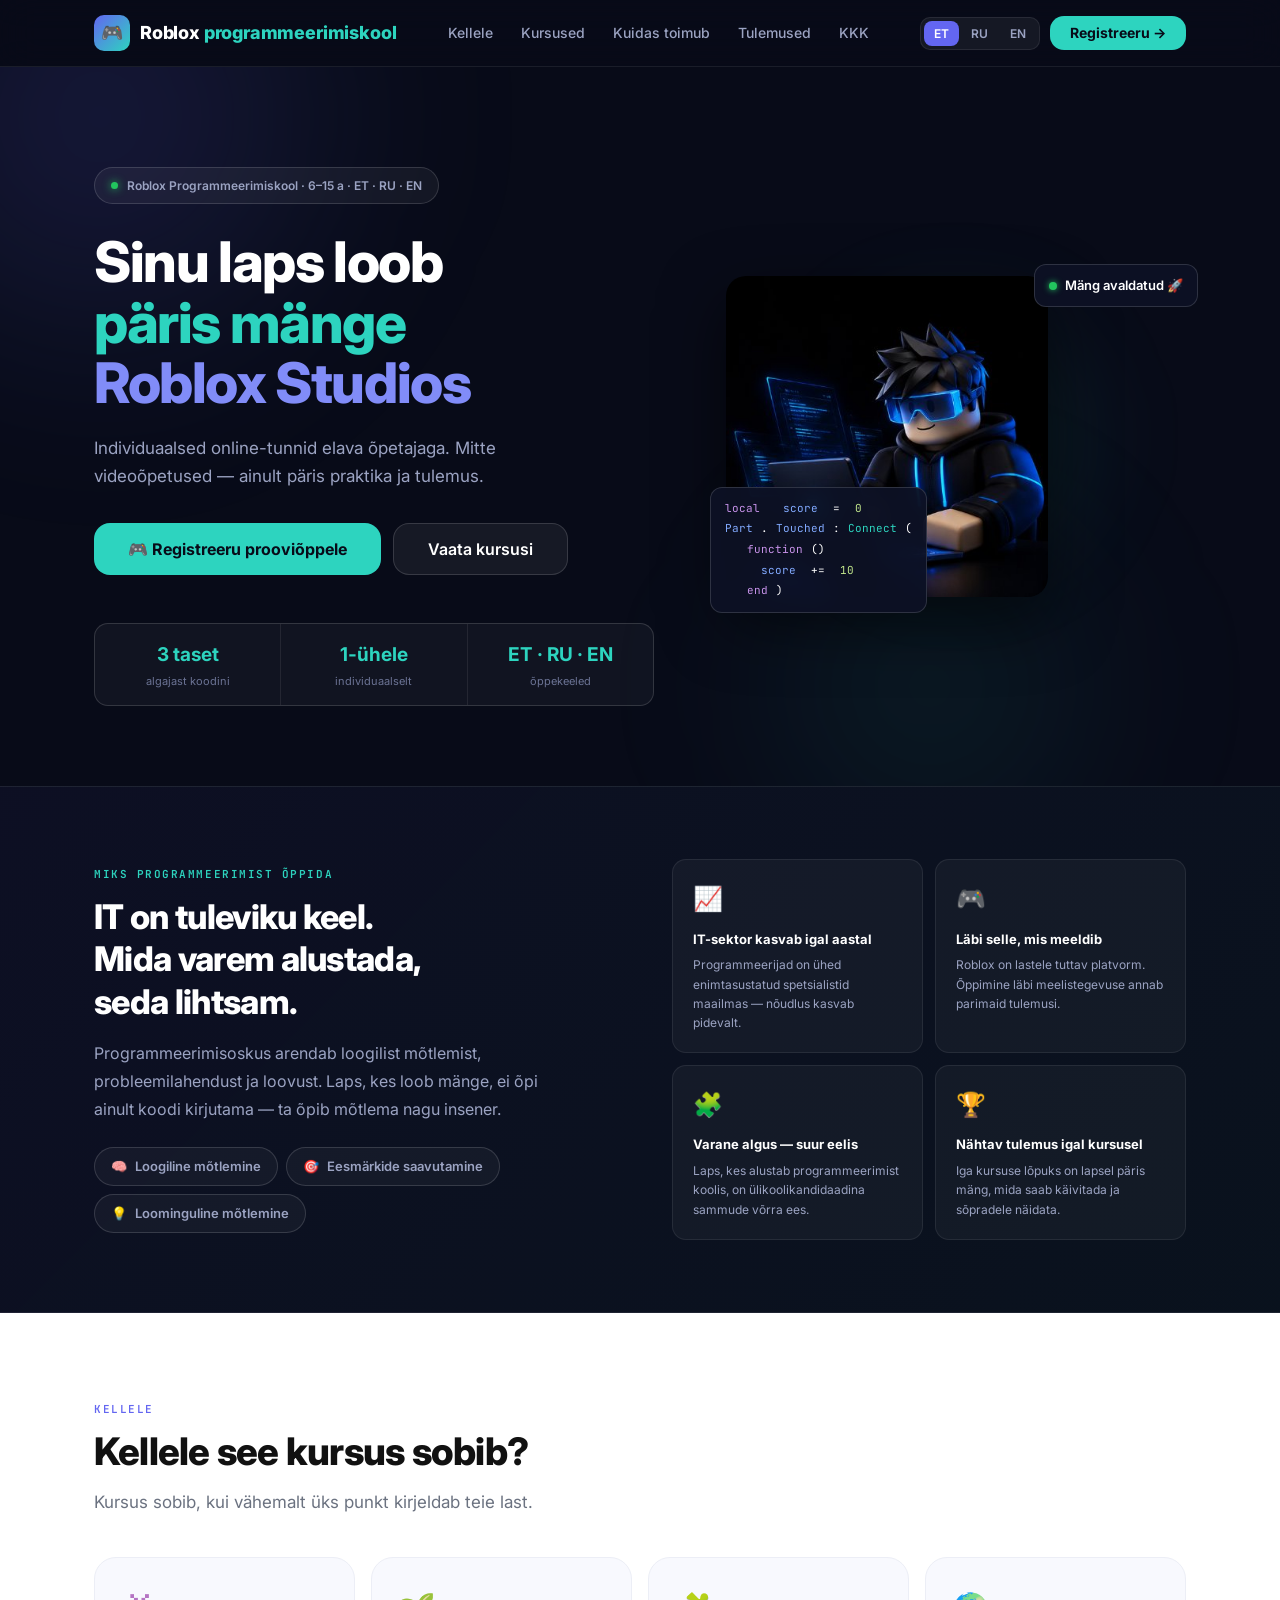
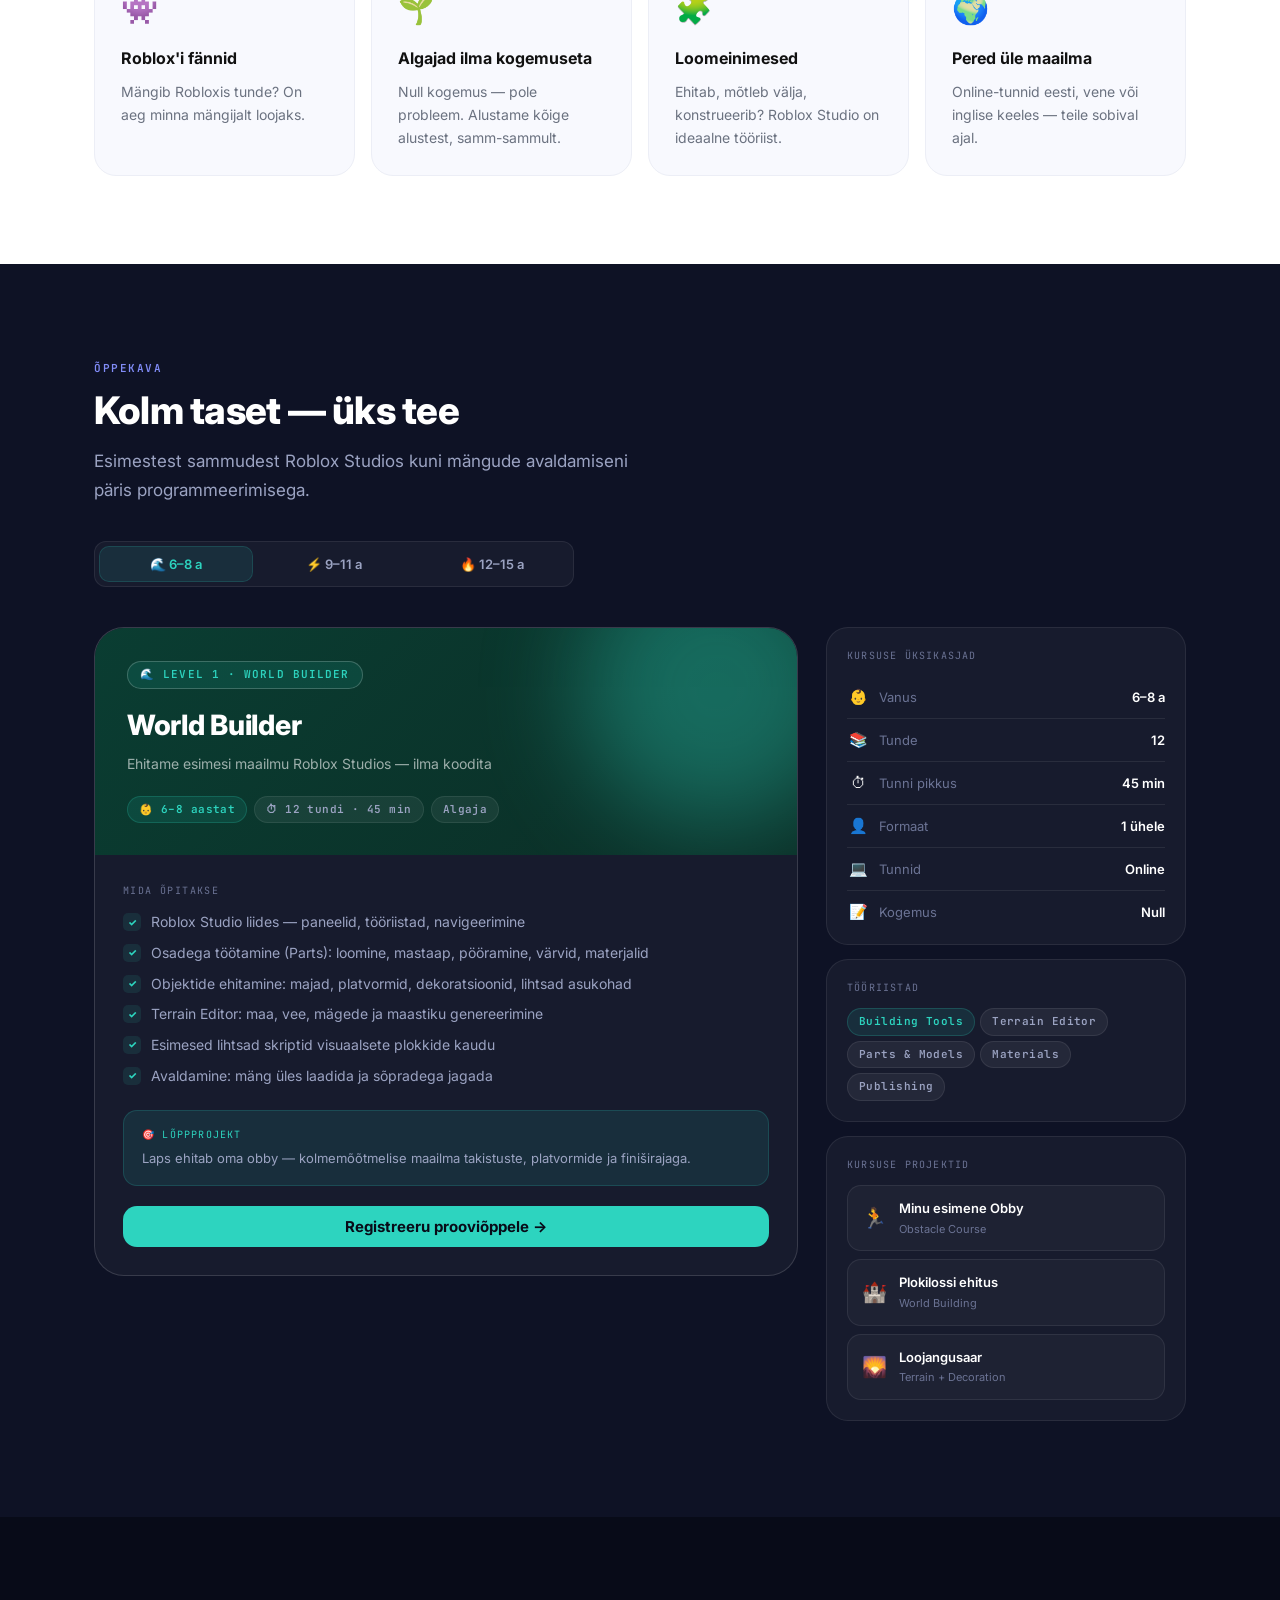
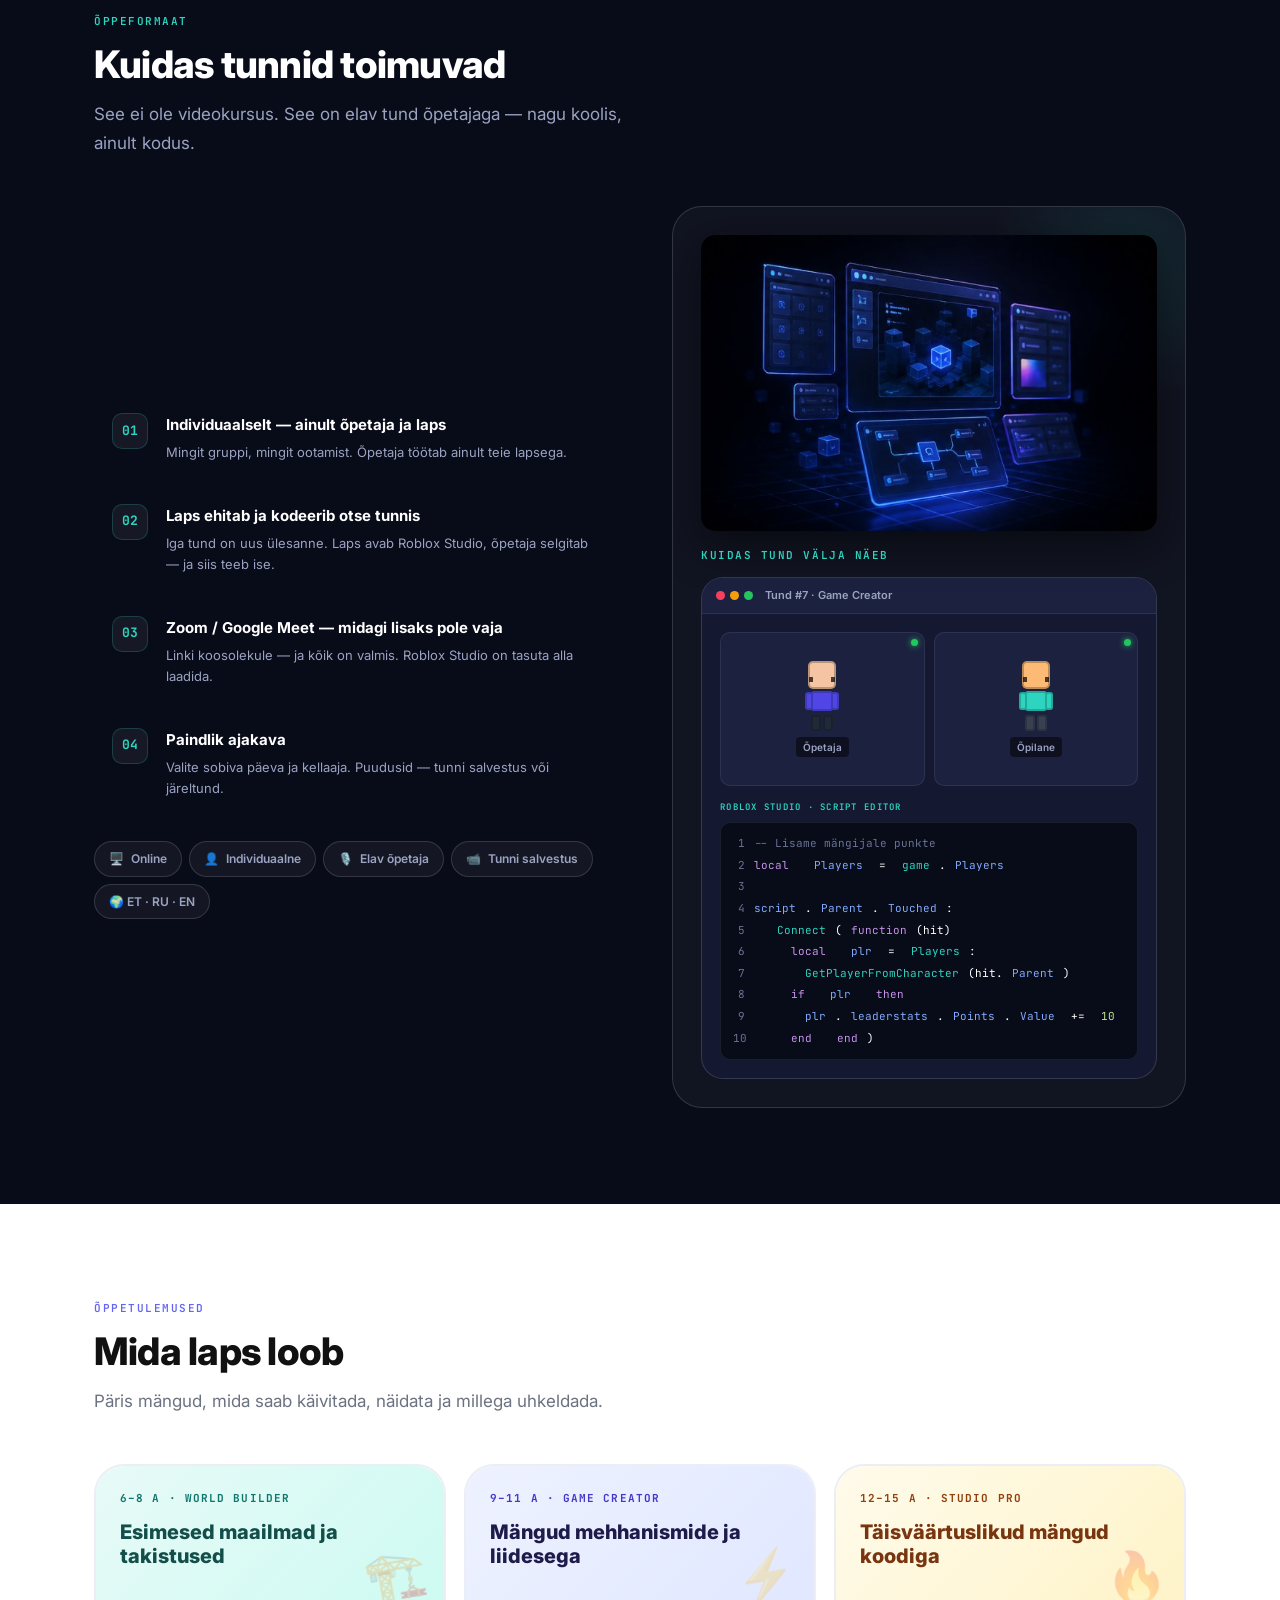
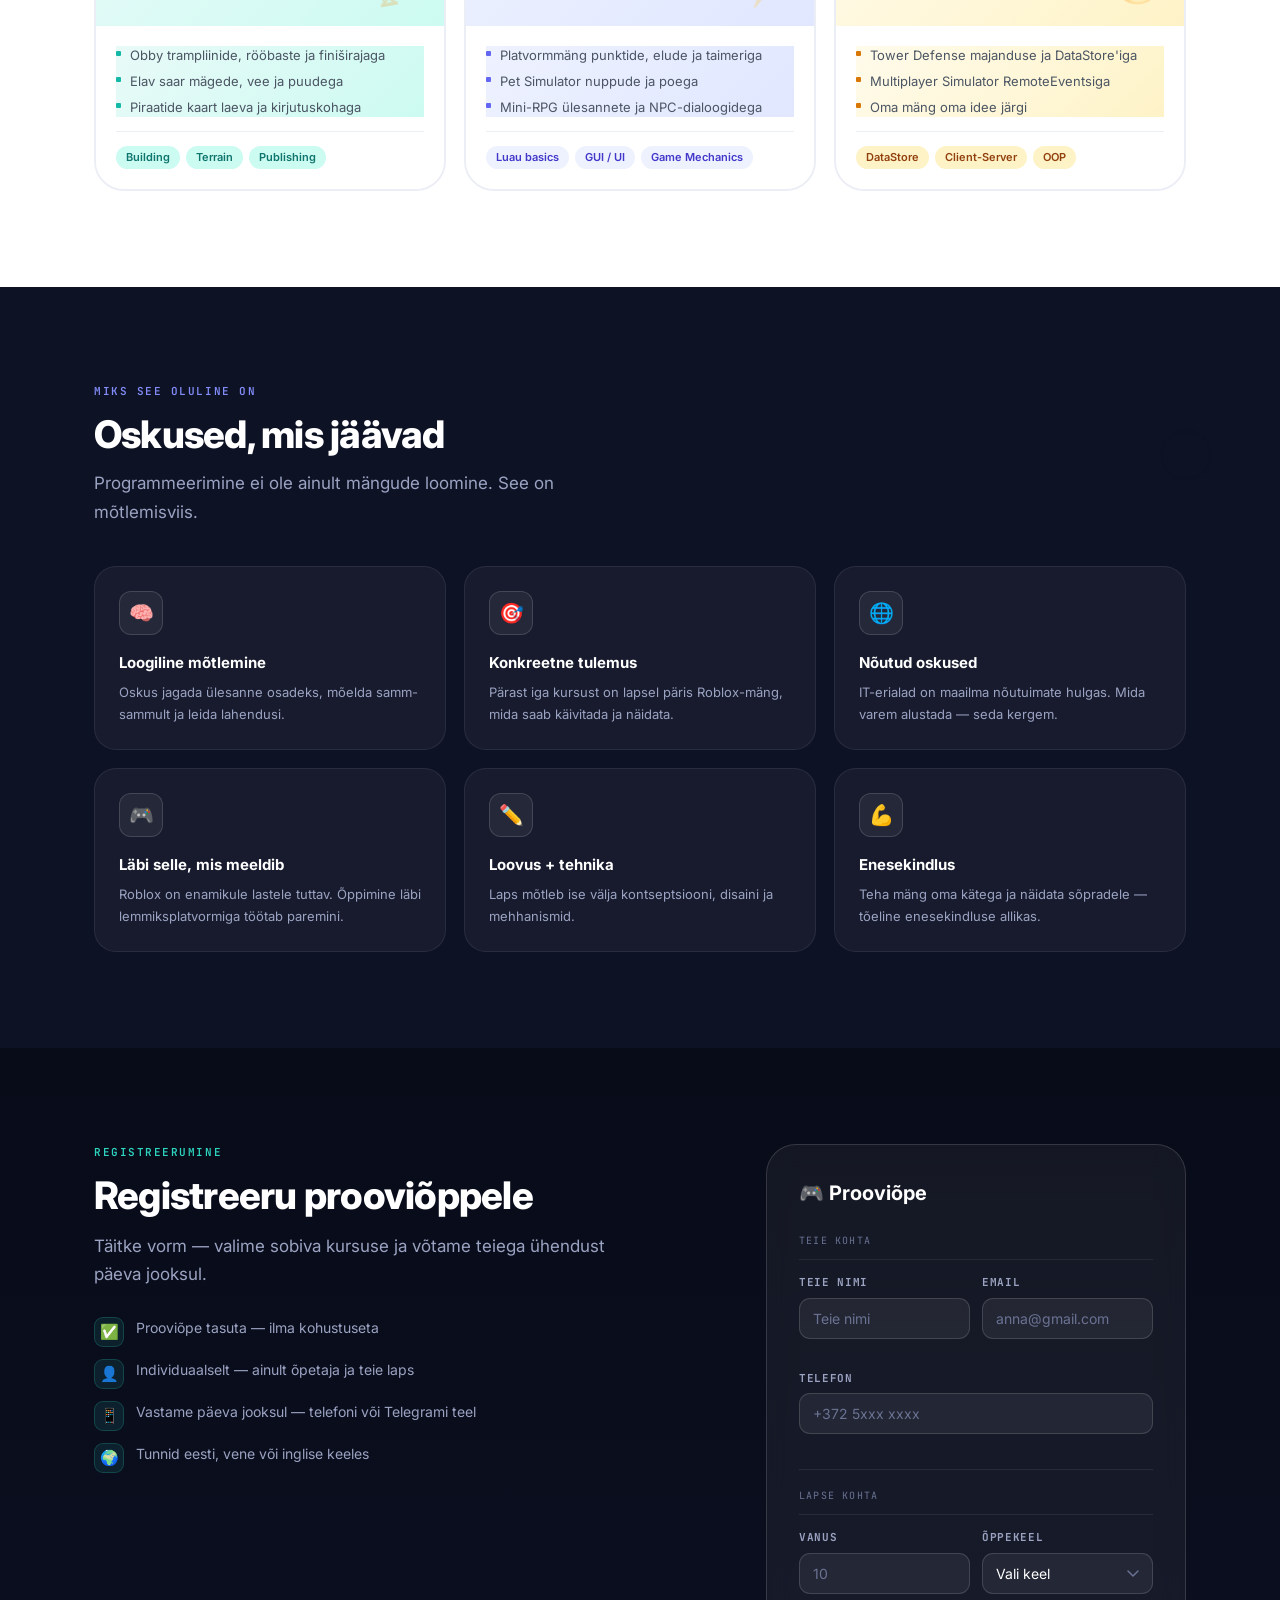
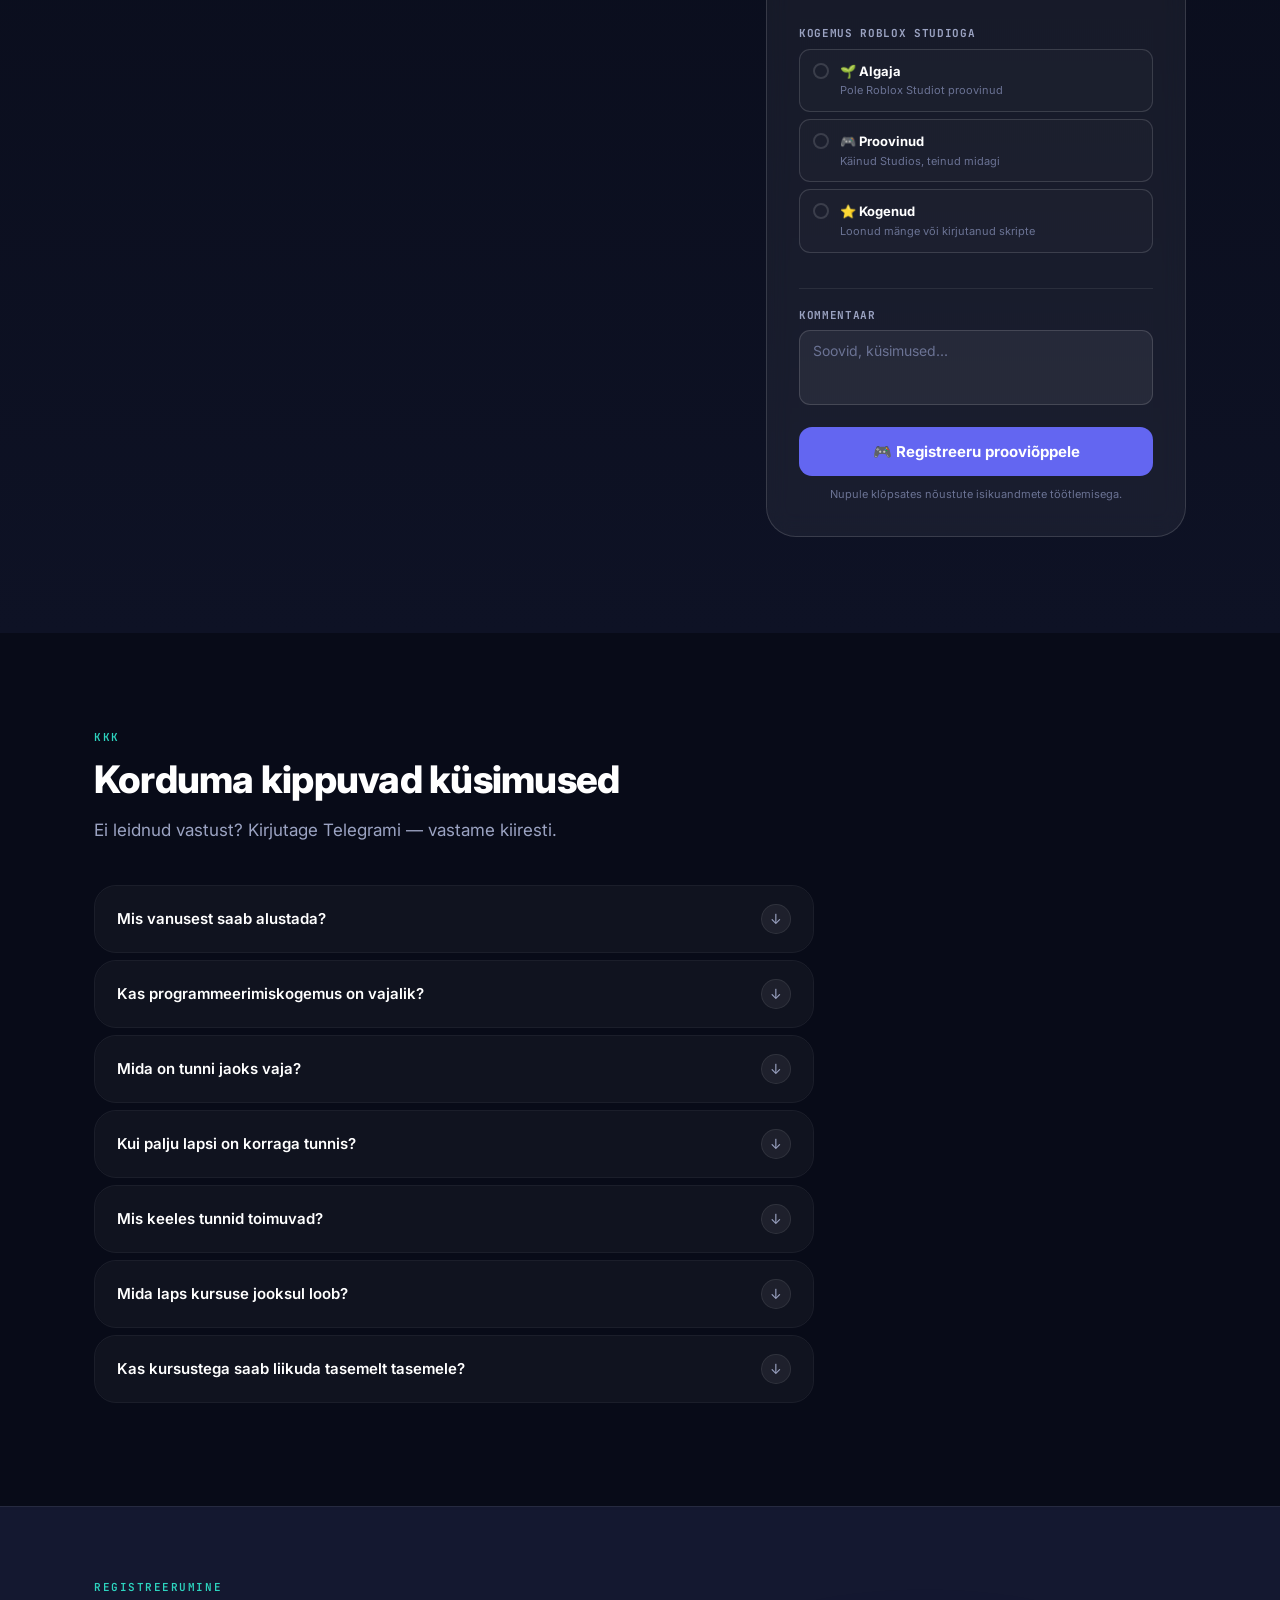
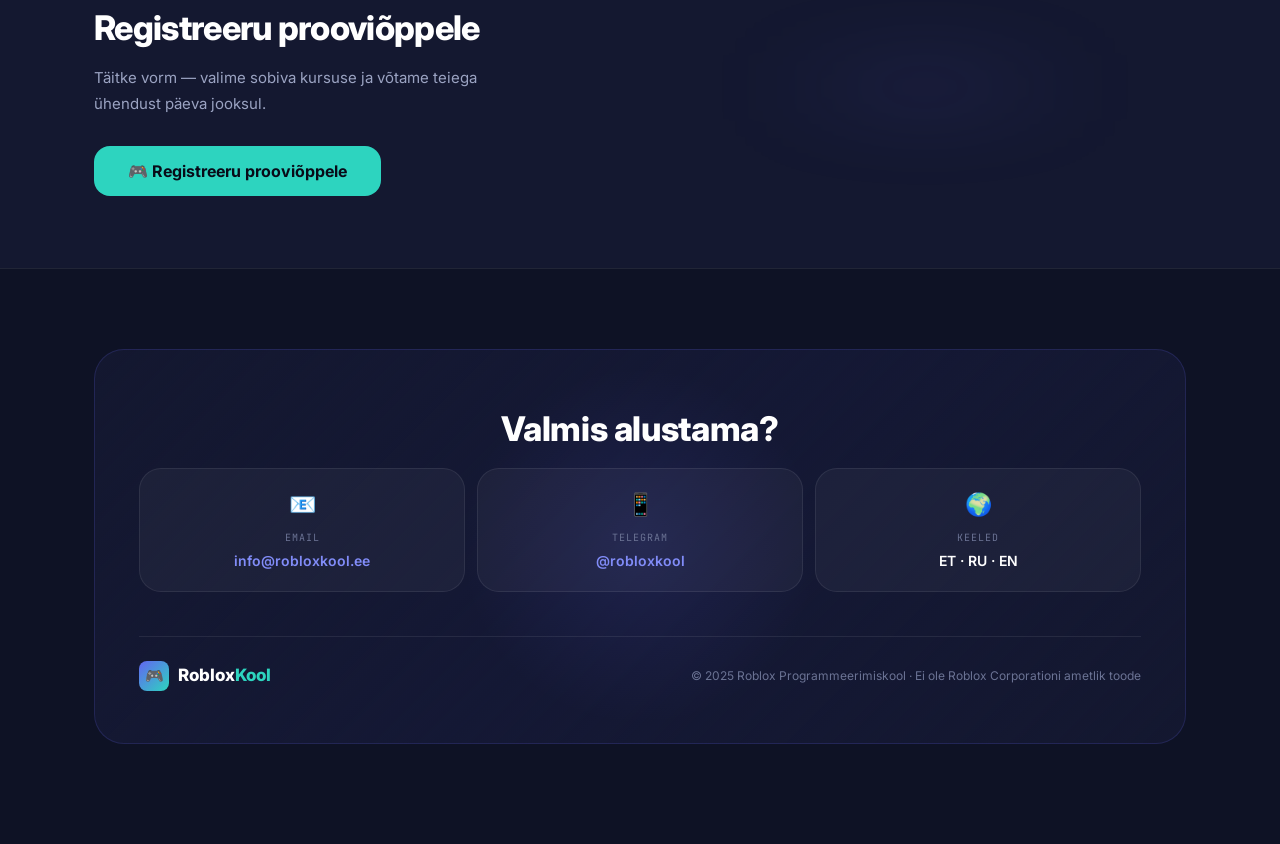
==== commit b004093a: "feat: update website content and preview" ====
--- a/index.html
+++ b/index.html
@@ -1410,17 +1410,6 @@
                 filter: blur(20px);
               "
             ></div>
-            <img
-              src="img/img-robot.png"
-              alt="Robot"
-              style="
-                width: 150px;
-                border-radius: 16px;
-                box-shadow: 0 12px 40px rgba(0, 0, 0, 0.5);
-                position: relative;
-                z-index: 2;
-              "
-            />
           </div>
         </div>
         <div class="why-grid">
